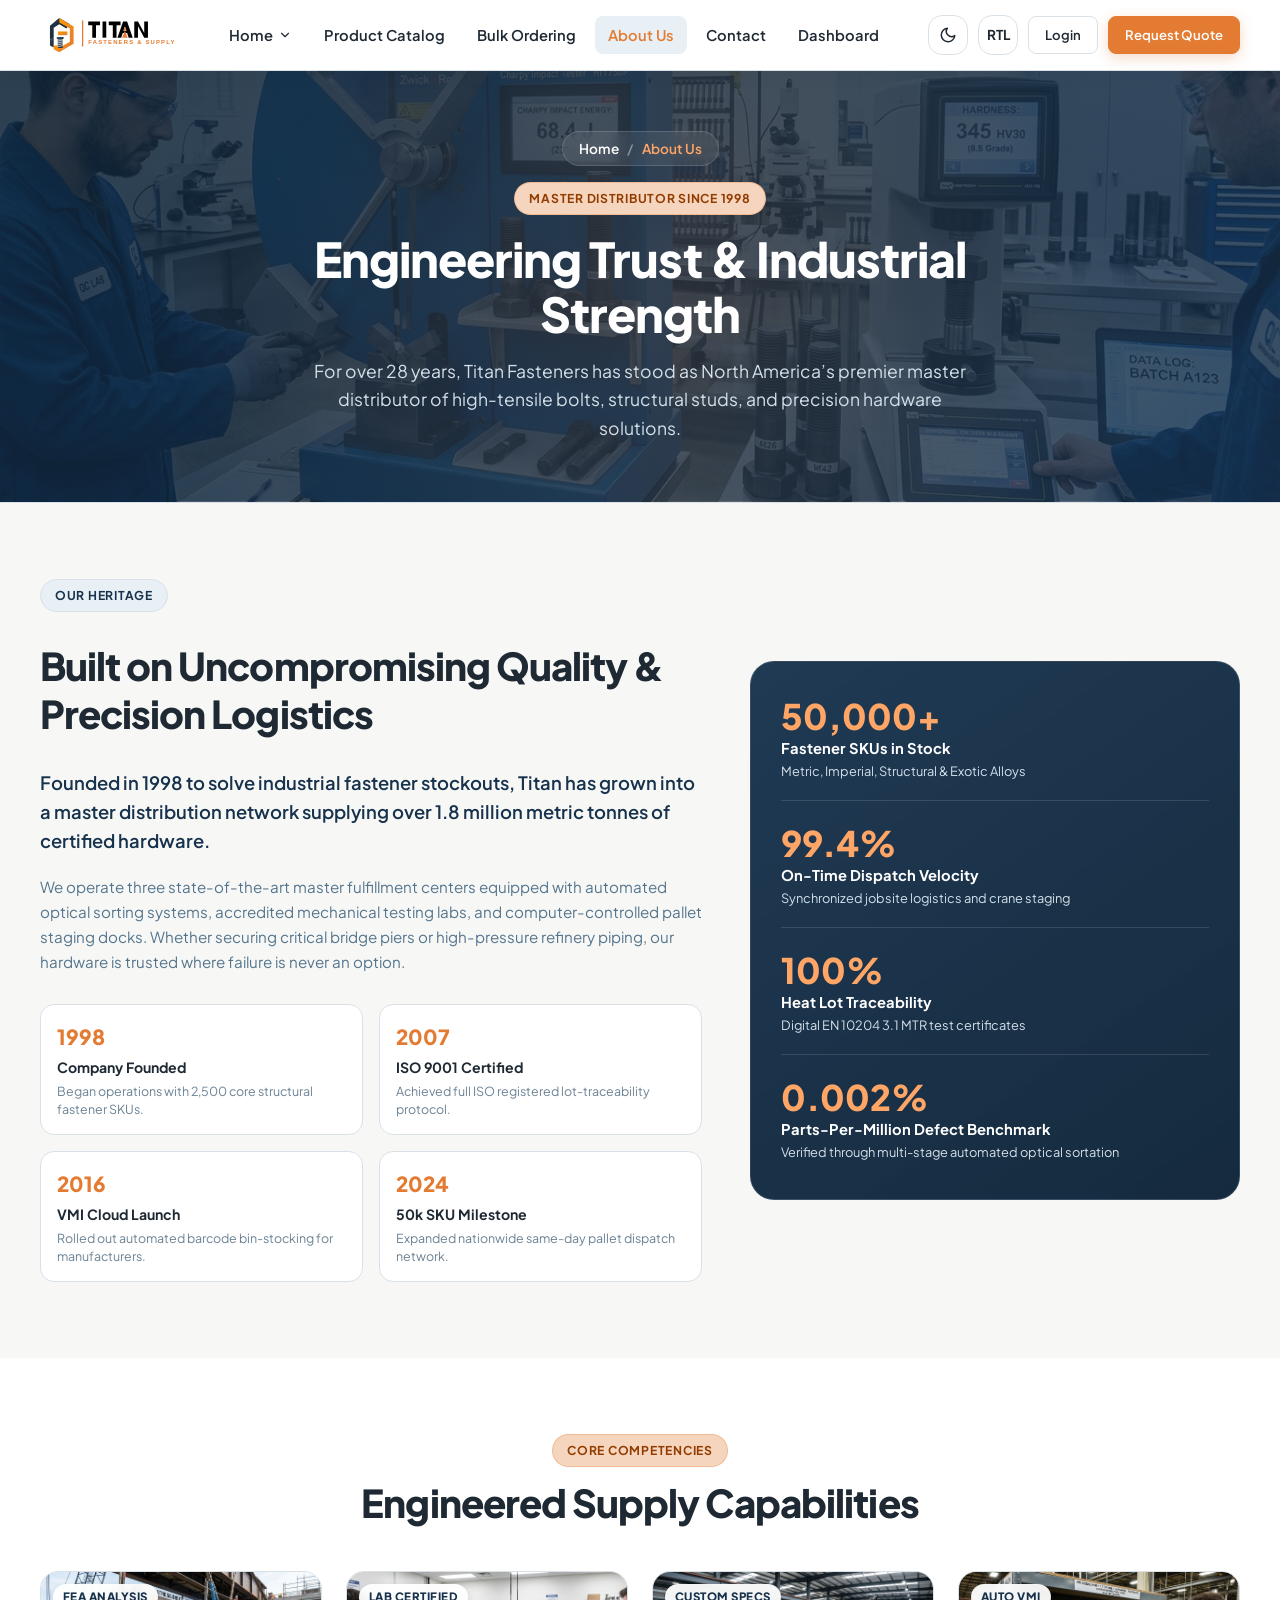
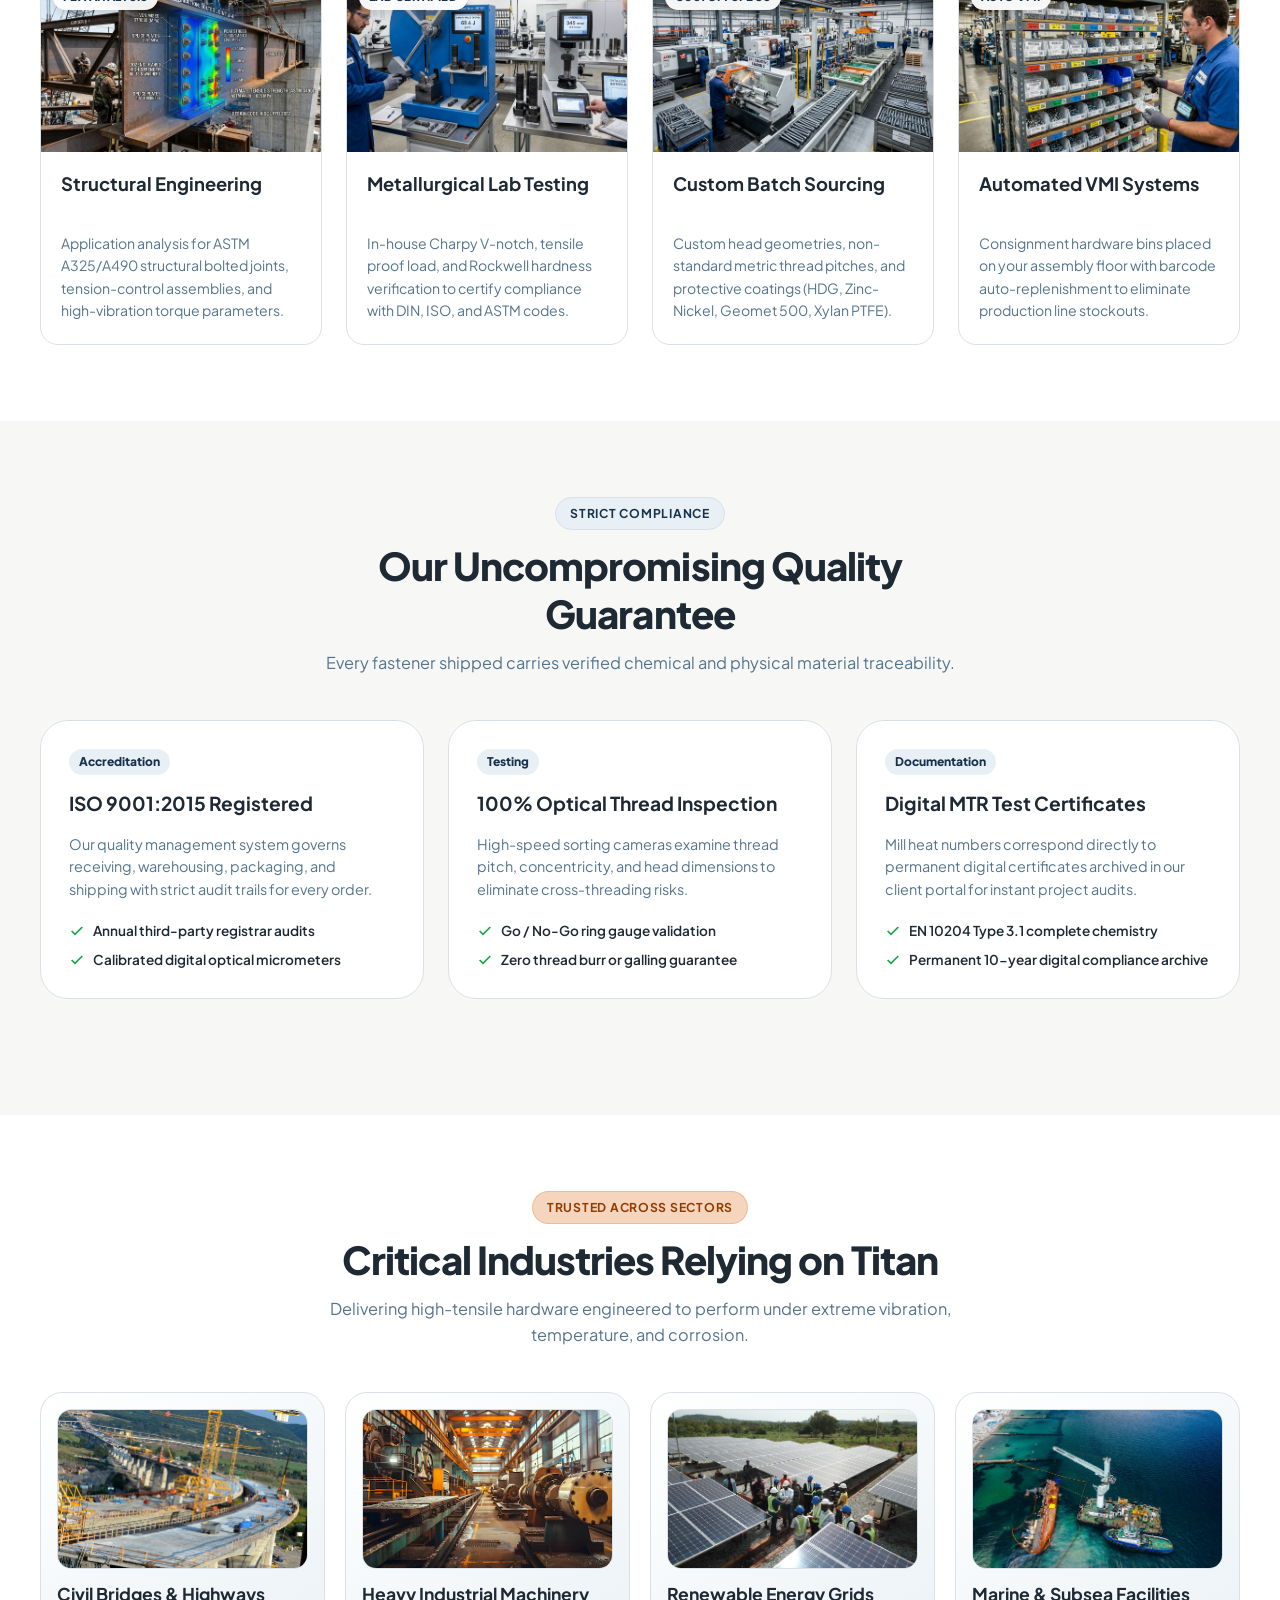
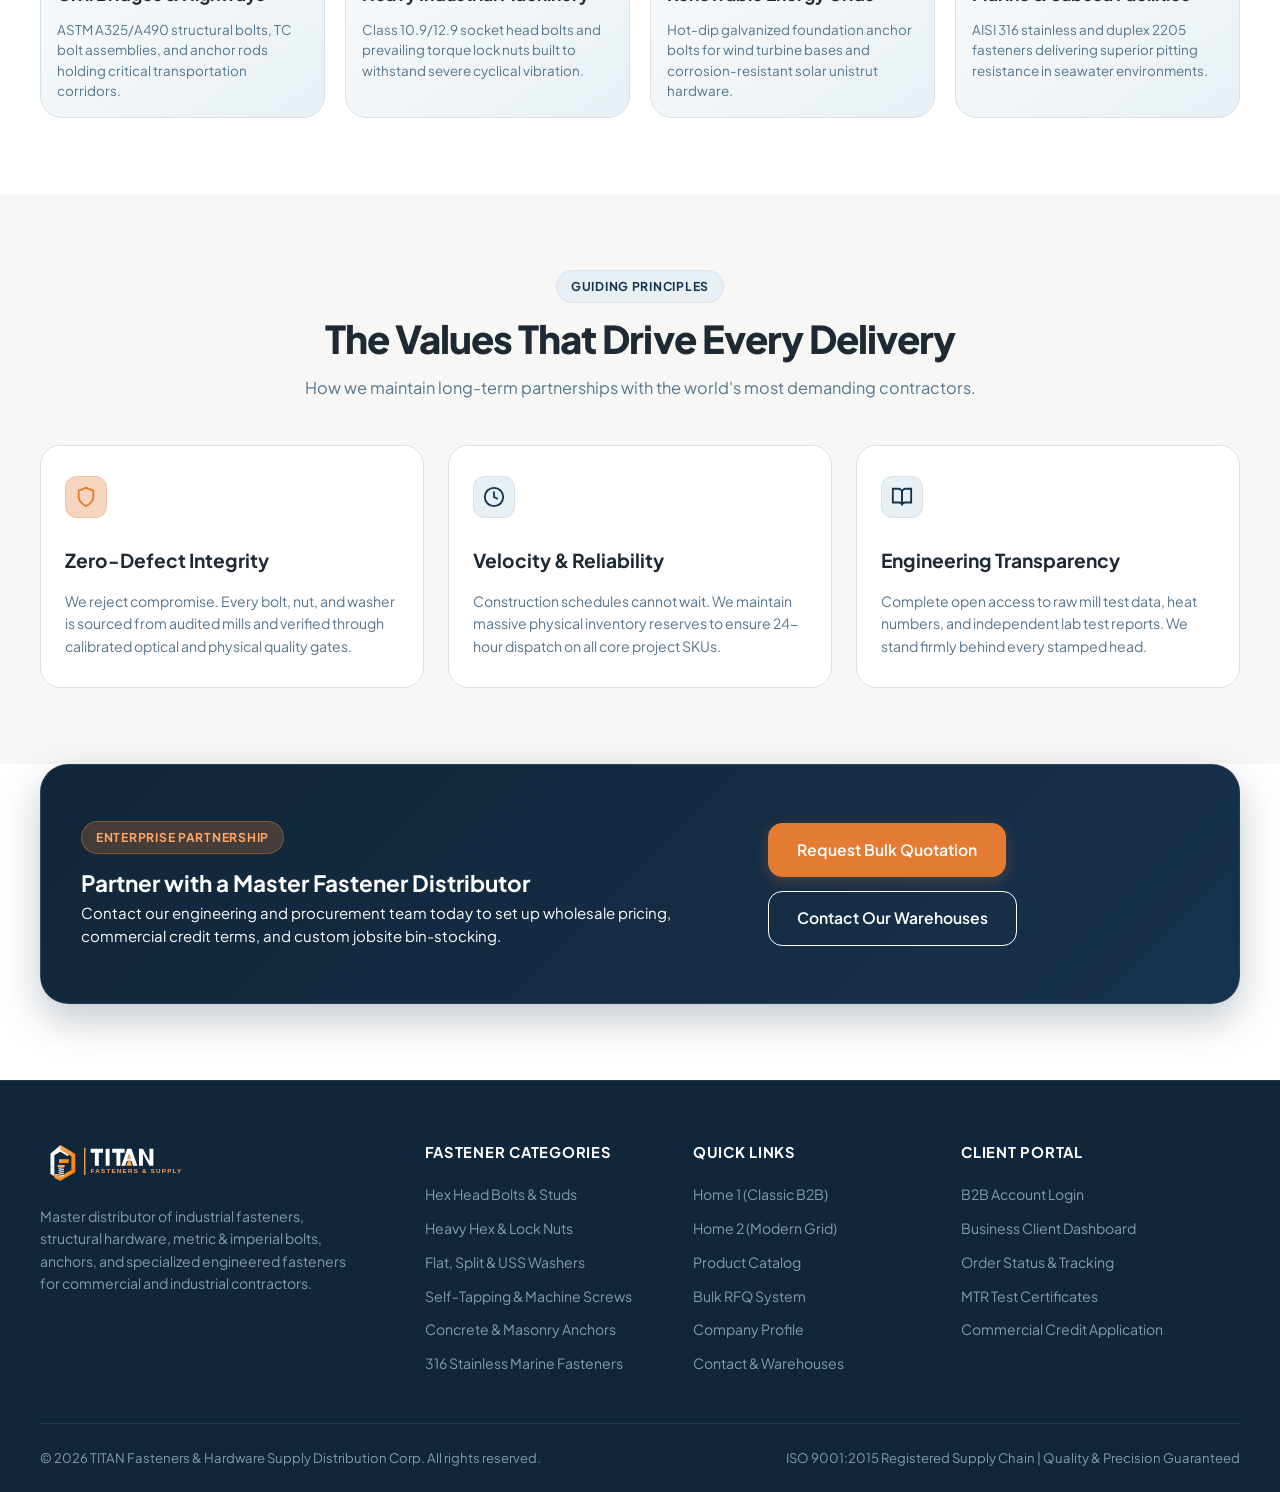
==== about.html @ 40b48a74 "Move all website files to repository root and remove template-13 subfolder" ====
<!DOCTYPE html>
<html lang="en" dir="ltr" data-theme="light">
<head>
  <meta charset="UTF-8">
  <meta name="viewport" content="width=device-width, initial-scale=1.0">
  <title>About Us | TITAN FASTENERS — Master Industrial Hardware Distributor</title>
  <meta name="description" content="Discover the Titan Fasteners legacy: 28+ years of structural hardware supply, ISO 9001:2015 certified quality, and nationwide VMI logistics.">
  <link rel="preconnect" href="https://fonts.googleapis.com">
  <link rel="preconnect" href="https://fonts.gstatic.com" crossorigin>
  <link href="https://fonts.googleapis.com/css2?family=Plus+Jakarta+Sans:wght@400;500;600;700;800&family=Space+Grotesk:wght@600;700;800&display=swap" rel="stylesheet">
  <link rel="icon" type="image/svg+xml" href="assets/images/favicon.svg">
  <link rel="apple-touch-icon" href="assets/images/favicon.svg">
  <link rel="stylesheet" href="assets/css/style.css">
</head>
<body>

  <!-- PAGE PRELOADER -->
  <div class="page-preloader" id="pagePreloader">
    <div class="preloader-inner">
      <div class="preloader-brand">
        <div class="preloader-spinner-wrap">
          <div class="preloader-ring"></div>
          <div class="preloader-bolt-icon">
            <svg width="28" height="28" viewBox="0 0 24 24" fill="none" stroke="currentColor" stroke-width="2.5"><path d="M13 2L3 14h9l-1 8 10-12h-9l1-8z"></path></svg>
          </div>
        </div>
        <div class="preloader-logo-text">
          <span class="p-title">TITAN</span>
          <span class="p-sub">INDUSTRIAL SUPPLY</span>
        </div>
      </div>
      <div class="preloader-bar">
        <div class="preloader-progress"></div>
      </div>
    </div>
  </div>

  <!-- NAVBAR -->
  <header class="navbar-wrapper">
    <div class="container navbar">
      <a href="index.html" class="brand-logo" aria-label="TITAN Fasteners Home">
        <img src="assets/images/logo.svg" alt="TITAN Fasteners &amp; Supply" class="brand-logo-img logo-light" />
        <img src="assets/images/logo-white.svg" alt="TITAN Fasteners &amp; Supply" class="brand-logo-img logo-dark" />
      </a>

      <nav aria-label="Main Navigation">
        <ul class="nav-menu">
          <li class="nav-dropdown">
            <a href="index.html" class="nav-link">
              Home 
              <svg width="14" height="14" viewBox="0 0 24 24" fill="none" stroke="currentColor" stroke-width="2" stroke-linecap="round" stroke-linejoin="round"><polyline points="6 9 12 15 18 9"></polyline></svg>
            </a>
            <div class="nav-dropdown-menu">
              <a href="index.html" class="nav-dropdown-item">Home 1 (Classic B2B)</a>
              <a href="home-2.html" class="nav-dropdown-item">Home 2 (Modern Grid)</a>
            </div>
          </li>
          <li><a href="catalog.html" class="nav-link">Product Catalog</a></li>
          <li><a href="bulk-ordering.html" class="nav-link">Bulk Ordering</a></li>
          <li><a href="about.html" class="nav-link active">About Us</a></li>
          <li><a href="contact.html" class="nav-link">Contact</a></li>
          <li><a href="dashboard.html" class="nav-link">Dashboard</a></li>
        </ul>
      </nav>

      <div class="nav-actions">
        <button class="icon-btn theme-toggle-btn" aria-label="Toggle theme">
          <svg width="18" height="18" viewBox="0 0 24 24" fill="none" stroke="currentColor" stroke-width="2" stroke-linecap="round" stroke-linejoin="round"><path d="M21 12.79A9 9 0 1 1 11.21 3 7 7 0 0 0 21 12.79z"></path></svg>
        </button>
        <button class="icon-btn rtl-toggle-btn" aria-label="Toggle text direction">RTL</button>
        <a href="login.html" class="btn btn-outline btn-sm">Login</a>
        <a href="bulk-ordering.html" class="btn btn-primary btn-sm">Request Quote</a>
        <button class="hamburger-btn" aria-label="Open mobile navigation menu">
          <svg viewBox="0 0 24 24" fill="none" stroke="currentColor" stroke-width="2" stroke-linecap="round" stroke-linejoin="round"><line x1="3" y1="12" x2="21" y2="12"></line><line x1="3" y1="6" x2="21" y2="6"></line><line x1="3" y1="18" x2="21" y2="18"></line></svg>
        </button>
      </div>
    </div>
  </header>

  <!-- MOBILE NAVIGATION DRAWER -->
  <div class="mobile-drawer-backdrop" aria-hidden="true">
    <div class="mobile-drawer">
      <div class="mobile-drawer-header">
        <a href="index.html" class="brand-logo" aria-label="TITAN Fasteners Home">
          <img src="assets/images/logo.svg" alt="TITAN Fasteners &amp; Supply" class="brand-logo-img logo-light" />
          <img src="assets/images/logo-white.svg" alt="TITAN Fasteners &amp; Supply" class="brand-logo-img logo-dark" />
        </a>
        <button class="drawer-close-btn" aria-label="Close navigation menu">
          <svg width="20" height="20" viewBox="0 0 24 24" fill="none" stroke="currentColor" stroke-width="2" stroke-linecap="round" stroke-linejoin="round"><line x1="18" y1="6" x2="6" y2="18"></line><line x1="6" y1="6" x2="18" y2="18"></line></svg>
        </button>
      </div>
      <div class="mobile-drawer-body">
        <ul class="mobile-nav-list">
          <li>
            <button class="mobile-dropdown-header" data-target="m-abt-home-drop">
              <span>Home</span>
              <svg class="dropdown-chevron" width="16" height="16" viewBox="0 0 24 24" fill="none" stroke="currentColor" stroke-width="2"><polyline points="6 9 12 15 18 9"></polyline></svg>
            </button>
            <div id="m-abt-home-drop" class="mobile-dropdown-content" style="display: none;">
              <a href="index.html" class="mobile-nav-link">Home 1 (Classic B2B)</a>
              <a href="home-2.html" class="mobile-nav-link">Home 2 (Modern Grid)</a>
            </div>
          </li>
          <li><a href="catalog.html" class="mobile-nav-link">Product Catalog</a></li>
          <li><a href="bulk-ordering.html" class="mobile-nav-link">Bulk Ordering</a></li>
          <li><a href="about.html" class="mobile-nav-link active">About Us</a></li>
          <li><a href="contact.html" class="mobile-nav-link">Contact</a></li>
          <li><a href="dashboard.html" class="mobile-nav-link">Dashboard</a></li>
        </ul>
      </div>
      <div class="mobile-drawer-footer">
        <div style="display: flex; gap: 10px; justify-content: space-between;">
          <button class="btn btn-outline btn-sm theme-toggle-btn" style="flex:1;">Theme</button>
          <button class="btn btn-outline btn-sm rtl-toggle-btn" style="flex:1;">RTL</button>
        </div>
        <a href="login.html" class="btn btn-outline" style="width: 100%;">Client Login</a>
        <a href="bulk-ordering.html" class="btn btn-primary" style="width: 100%;">Request Bulk Quote</a>
      </div>
    </div>
  </div>

  <main>
    <!-- ==========================================================================
         SECTION 1: HERO BANNER (Uniform Height 380px)
         ========================================================================== -->
    <section class="page-header" id="about-hero">
      <div class="page-header-overlay"></div>
      <div class="container">
        <div class="page-header-content">
          <nav class="breadcrumb-nav" aria-label="Breadcrumb">
            <a href="index.html">Home</a>
            <span class="breadcrumb-separator">/</span>
            <span>About Us</span>
          </nav>
          <span class="badge badge-orange">Master Distributor Since 1998</span>
          <h1 class="page-header-title">Engineering Trust &amp; Industrial Strength</h1>
          <p class="page-header-desc">
            For over 28 years, Titan Fasteners has stood as North America’s premier master distributor of high-tensile bolts, structural studs, and precision hardware solutions.
          </p>
        </div>
      </div>
    </section>

    <!-- ==========================================================================
         SECTION 2: COMPANY STORY & MILESTONES
         ========================================================================== -->
    <section class="section" id="company-story">
      <div class="container">
        <div class="story-split">
          <div class="story-content">
            <span class="badge" style="width:fit-content;">Our Heritage</span>
            <h2 class="section-title">Built on Uncompromising Quality &amp; Precision Logistics</h2>
            <p class="story-lead">
              Founded in 1998 to solve industrial fastener stockouts, Titan has grown into a master distribution network supplying over 1.8 million metric tonnes of certified hardware.
            </p>
            <p class="story-text">
              We operate three state-of-the-art master fulfillment centers equipped with automated optical sorting systems, accredited mechanical testing labs, and computer-controlled pallet staging docks. Whether securing critical bridge piers or high-pressure refinery piping, our hardware is trusted where failure is never an option.
            </p>

            <div class="milestones-timeline">
              <div class="milestone-item">
                <span class="milestone-year">1998</span>
                <span class="milestone-title">Company Founded</span>
                <span class="milestone-desc">Began operations with 2,500 core structural fastener SKUs.</span>
              </div>
              <div class="milestone-item">
                <span class="milestone-year">2007</span>
                <span class="milestone-title">ISO 9001 Certified</span>
                <span class="milestone-desc">Achieved full ISO registered lot-traceability protocol.</span>
              </div>
              <div class="milestone-item">
                <span class="milestone-year">2016</span>
                <span class="milestone-title">VMI Cloud Launch</span>
                <span class="milestone-desc">Rolled out automated barcode bin-stocking for manufacturers.</span>
              </div>
              <div class="milestone-item">
                <span class="milestone-year">2024</span>
                <span class="milestone-title">50k SKU Milestone</span>
                <span class="milestone-desc">Expanded nationwide same-day pallet dispatch network.</span>
              </div>
            </div>
          </div>

          <!-- Right Stats Card -->
          <div class="story-stats-card">
            <div class="story-stat-box">
              <div class="story-stat-num">50,000+</div>
              <div class="story-stat-label">Fastener SKUs in Stock</div>
              <div class="story-stat-sub">Metric, Imperial, Structural &amp; Exotic Alloys</div>
            </div>
            <div class="story-stat-box">
              <div class="story-stat-num">99.4%</div>
              <div class="story-stat-label">On-Time Dispatch Velocity</div>
              <div class="story-stat-sub">Synchronized jobsite logistics and crane staging</div>
            </div>
            <div class="story-stat-box">
              <div class="story-stat-num">100%</div>
              <div class="story-stat-label">Heat Lot Traceability</div>
              <div class="story-stat-sub">Digital EN 10204 3.1 MTR test certificates</div>
            </div>
            <div class="story-stat-box">
              <div class="story-stat-num">0.002%</div>
              <div class="story-stat-label">Parts-Per-Million Defect Benchmark</div>
              <div class="story-stat-sub">Verified through multi-stage automated optical sortation</div>
            </div>
          </div>
        </div>
      </div>
    </section>

    <!-- ==========================================================================
         SECTION 3: PRODUCT & SUPPLY EXPERTISE
         ========================================================================== -->
    <section class="section section-subtle" id="supply-expertise">
      <div class="container">
        <div class="section-header text-center">
          <span class="badge badge-orange">Core Competencies</span>
          <h2 class="section-title">Engineered Supply Capabilities</h2>
        </div>

        <div class="bulk-benefits-grid">
          <div class="bulk-benefit-card">
            <div class="bulk-benefit-img-wrap">
              <img src="assets/images/about-structural-eng.jpg" alt="Structural Engineering Application Analysis" class="bulk-benefit-img" loading="lazy">
              <span class="bulk-benefit-badge">FEA Analysis</span>
            </div>
            <div class="bulk-benefit-content">
              <h3 class="bulk-benefit-title">Structural Engineering</h3>
              <p class="bulk-benefit-desc">
                Application analysis for ASTM A325/A490 structural bolted joints, tension-control assemblies, and high-vibration torque parameters.
              </p>
            </div>
          </div>

          <div class="bulk-benefit-card">
            <div class="bulk-benefit-img-wrap">
              <img src="assets/images/about-metallurgical-lab.jpg" alt="Metallurgical Lab Testing & Proof Load" class="bulk-benefit-img" loading="lazy">
              <span class="bulk-benefit-badge">Lab Certified</span>
            </div>
            <div class="bulk-benefit-content">
              <h3 class="bulk-benefit-title">Metallurgical Lab Testing</h3>
              <p class="bulk-benefit-desc">
                In-house Charpy V-notch, tensile proof load, and Rockwell hardness verification to certify compliance with DIN, ISO, and ASTM codes.
              </p>
            </div>
          </div>

          <div class="bulk-benefit-card">
            <div class="bulk-benefit-img-wrap">
              <img src="assets/images/about-custom-sourcing.jpg" alt="Custom Batch Sourcing & Specialty Coatings" class="bulk-benefit-img" loading="lazy">
              <span class="bulk-benefit-badge">Custom Specs</span>
            </div>
            <div class="bulk-benefit-content">
              <h3 class="bulk-benefit-title">Custom Batch Sourcing</h3>
              <p class="bulk-benefit-desc">
                Custom head geometries, non-standard metric thread pitches, and protective coatings (HDG, Zinc-Nickel, Geomet 500, Xylan PTFE).
              </p>
            </div>
          </div>

          <div class="bulk-benefit-card">
            <div class="bulk-benefit-img-wrap">
              <img src="assets/images/about-vmi-systems.jpg" alt="Automated VMI Systems & Consignment Hardware" class="bulk-benefit-img" loading="lazy">
              <span class="bulk-benefit-badge">Auto VMI</span>
            </div>
            <div class="bulk-benefit-content">
              <h3 class="bulk-benefit-title">Automated VMI Systems</h3>
              <p class="bulk-benefit-desc">
                Consignment hardware bins placed on your assembly floor with barcode auto-replenishment to eliminate production line stockouts.
              </p>
            </div>
          </div>
        </div>
      </div>
    </section>

    <!-- ==========================================================================
         SECTION 4: QUALITY COMMITMENT & CERTIFICATION
         ========================================================================== -->
    <section class="section" id="quality-commitment">
      <div class="container">
        <div class="section-header text-center">
          <span class="badge">Strict Compliance</span>
          <h2 class="section-title">Our Uncompromising Quality Guarantee</h2>
          <p class="section-subtitle">Every fastener shipped carries verified chemical and physical material traceability.</p>
        </div>

        <div class="h2-quality-pillars">
          <div class="h2-pillar-card">
            <span class="h2-pillar-badge">Accreditation</span>
            <h3 class="h2-pillar-title">ISO 9001:2015 Registered</h3>
            <p class="h2-pillar-desc">
              Our quality management system governs receiving, warehousing, packaging, and shipping with strict audit trails for every order.
            </p>
            <ul class="h2-pillar-points">
              <li>
                <svg width="16" height="16" viewBox="0 0 24 24" fill="none" stroke="currentColor" stroke-width="2.5"><polyline points="20 6 9 17 4 12"></polyline></svg>
                <span>Annual third-party registrar audits</span>
              </li>
              <li>
                <svg width="16" height="16" viewBox="0 0 24 24" fill="none" stroke="currentColor" stroke-width="2.5"><polyline points="20 6 9 17 4 12"></polyline></svg>
                <span>Calibrated digital optical micrometers</span>
              </li>
            </ul>
          </div>

          <div class="h2-pillar-card">
            <span class="h2-pillar-badge">Testing</span>
            <h3 class="h2-pillar-title">100% Optical Thread Inspection</h3>
            <p class="h2-pillar-desc">
              High-speed sorting cameras examine thread pitch, concentricity, and head dimensions to eliminate cross-threading risks.
            </p>
            <ul class="h2-pillar-points">
              <li>
                <svg width="16" height="16" viewBox="0 0 24 24" fill="none" stroke="currentColor" stroke-width="2.5"><polyline points="20 6 9 17 4 12"></polyline></svg>
                <span>Go / No-Go ring gauge validation</span>
              </li>
              <li>
                <svg width="16" height="16" viewBox="0 0 24 24" fill="none" stroke="currentColor" stroke-width="2.5"><polyline points="20 6 9 17 4 12"></polyline></svg>
                <span>Zero thread burr or galling guarantee</span>
              </li>
            </ul>
          </div>

          <div class="h2-pillar-card">
            <span class="h2-pillar-badge">Documentation</span>
            <h3 class="h2-pillar-title">Digital MTR Test Certificates</h3>
            <p class="h2-pillar-desc">
              Mill heat numbers correspond directly to permanent digital certificates archived in our client portal for instant project audits.
            </p>
            <ul class="h2-pillar-points">
              <li>
                <svg width="16" height="16" viewBox="0 0 24 24" fill="none" stroke="currentColor" stroke-width="2.5"><polyline points="20 6 9 17 4 12"></polyline></svg>
                <span>EN 10204 Type 3.1 complete chemistry</span>
              </li>
              <li>
                <svg width="16" height="16" viewBox="0 0 24 24" fill="none" stroke="currentColor" stroke-width="2.5"><polyline points="20 6 9 17 4 12"></polyline></svg>
                <span>Permanent 10-year digital compliance archive</span>
              </li>
            </ul>
          </div>
        </div>
      </div>
    </section>

    <!-- ==========================================================================
         SECTION 5: INDUSTRIES SERVED
         ========================================================================== -->
    <section class="section section-subtle" id="industries-served">
      <div class="container">
        <div class="section-header text-center">
          <span class="badge badge-orange">Trusted Across Sectors</span>
          <h2 class="section-title">Critical Industries Relying on Titan</h2>
          <p class="section-subtitle">Delivering high-tensile hardware engineered to perform under extreme vibration, temperature, and corrosion.</p>
        </div>

        <div class="h2-industries-grid">
          <div class="h2-industry-card">
            <div class="h2-industry-img-wrap">
              <img src="assets/images/about-civil-bridges.jpg" alt="Civil Bridges & Highways" class="h2-industry-img" loading="lazy">
            </div>
            <h3 class="h2-industry-name">Civil Bridges &amp; Highways</h3>
            <p class="h2-industry-desc">ASTM A325/A490 structural bolts, TC bolt assemblies, and anchor rods holding critical transportation corridors.</p>
          </div>

          <div class="h2-industry-card">
            <div class="h2-industry-img-wrap">
              <img src="assets/images/about-heavy-machinery.png" alt="Heavy Industrial Machinery" class="h2-industry-img" loading="lazy">
            </div>
            <h3 class="h2-industry-name">Heavy Industrial Machinery</h3>
            <p class="h2-industry-desc">Class 10.9/12.9 socket head bolts and prevailing torque lock nuts built to withstand severe cyclical vibration.</p>
          </div>

          <div class="h2-industry-card">
            <div class="h2-industry-img-wrap">
              <img src="assets/images/about-renewable-energy.jpg" alt="Renewable Energy Grids" class="h2-industry-img" loading="lazy">
            </div>
            <h3 class="h2-industry-name">Renewable Energy Grids</h3>
            <p class="h2-industry-desc">Hot-dip galvanized foundation anchor bolts for wind turbine bases and corrosion-resistant solar unistrut hardware.</p>
          </div>

          <div class="h2-industry-card">
            <div class="h2-industry-img-wrap">
              <img src="assets/images/about-marine-subsea.jpg" alt="Marine & Subsea Facilities" class="h2-industry-img" loading="lazy">
            </div>
            <h3 class="h2-industry-name">Marine &amp; Subsea Facilities</h3>
            <p class="h2-industry-desc">AISI 316 stainless and duplex 2205 fasteners delivering superior pitting resistance in seawater environments.</p>
          </div>
        </div>
      </div>
    </section>

    <!-- ==========================================================================
         SECTION 6: BUSINESS VALUES
         ========================================================================== -->
    <section class="section" id="business-values">
      <div class="container">
        <div class="section-header text-center">
          <span class="badge">Guiding Principles</span>
          <h2 class="section-title">The Values That Drive Every Delivery</h2>
          <p class="section-subtitle">How we maintain long-term partnerships with the world's most demanding contractors.</p>
        </div>

        <div class="values-grid">
          <div class="value-card">
            <div class="icon-tint-box icon-tint-orange">
              <svg width="22" height="22" viewBox="0 0 24 24" fill="none" stroke="currentColor" stroke-width="2"><path d="M12 22s8-4 8-10V5l-8-3-8 3v7c0 6 8 10 8 10z"></path></svg>
            </div>
            <h3 class="value-card-title">Zero-Defect Integrity</h3>
            <p class="value-card-desc">
              We reject compromise. Every bolt, nut, and washer is sourced from audited mills and verified through calibrated optical and physical quality gates.
            </p>
          </div>

          <div class="value-card">
            <div class="icon-tint-box">
              <svg width="22" height="22" viewBox="0 0 24 24" fill="none" stroke="currentColor" stroke-width="2"><circle cx="12" cy="12" r="10"></circle><polyline points="12 6 12 12 16 14"></polyline></svg>
            </div>
            <h3 class="value-card-title">Velocity &amp; Reliability</h3>
            <p class="value-card-desc">
              Construction schedules cannot wait. We maintain massive physical inventory reserves to ensure 24-hour dispatch on all core project SKUs.
            </p>
          </div>

          <div class="value-card">
            <div class="icon-tint-box">
              <svg width="22" height="22" viewBox="0 0 24 24" fill="none" stroke="currentColor" stroke-width="2"><path d="M2 3h6a4 4 0 0 1 4 4v14a3 3 0 0 0-3-3H2z"></path><path d="M22 3h-6a4 4 0 0 0-4 4v14a3 3 0 0 1 3-3h7z"></path></svg>
            </div>
            <h3 class="value-card-title">Engineering Transparency</h3>
            <p class="value-card-desc">
              Complete open access to raw mill test data, heat numbers, and independent lab test reports. We stand firmly behind every stamped head.
            </p>
          </div>
        </div>
      </div>
    </section>

    <!-- ==========================================================================
         SECTION 7: CTA BANNER
         ========================================================================== -->
    <section class="section section-subtle" id="about-cta" style="padding-top: 0;">
      <div class="container">
        <div class="cta-banner">
          <div class="cta-banner-grid">
            <div class="cta-banner-text">
              <span class="badge" style="background: rgba(228, 123, 50, 0.25); color: #FFA566; border-color: rgba(228, 123, 50, 0.4); margin-bottom: 12px;">Enterprise Partnership</span>
              <h2 class="cta-banner-title">Partner with a Master Fastener Distributor</h2>
              <p class="cta-banner-desc">
                Contact our engineering and procurement team today to set up wholesale pricing, commercial credit terms, and custom jobsite bin-stocking.
              </p>
            </div>
            <div class="cta-banner-actions">
              <a href="bulk-ordering.html" class="btn btn-primary btn-lg">Request Bulk Quotation</a>
              <a href="contact.html" class="btn btn-outline btn-lg" style="border-color: #FFFFFF; color: #FFFFFF;">Contact Our Warehouses</a>
            </div>
          </div>
        </div>
      </div>
    </section>
  </main>

  <!-- FOOTER -->
  <footer class="footer">
    <div class="container">
      <div class="footer-grid">
        <div class="footer-brand">
          <a href="index.html" class="brand-logo" aria-label="TITAN Fasteners Home">
            <img src="assets/images/logo-white.svg" alt="TITAN Fasteners &amp; Supply" class="brand-logo-img footer-logo-img" />
          </a>
          <p>
            Master distributor of industrial fasteners, structural hardware, metric &amp; imperial bolts, anchors, and specialized engineered fasteners for commercial and industrial contractors.
          </p>
        </div>

        <div>
          <h4 class="footer-heading">Fastener Categories</h4>
          <ul class="footer-links">
            <li><a href="catalog.html?cat=hex-bolts" class="footer-link">Hex Head Bolts &amp; Studs</a></li>
            <li><a href="catalog.html?cat=nuts" class="footer-link">Heavy Hex &amp; Lock Nuts</a></li>
            <li><a href="catalog.html?cat=washers" class="footer-link">Flat, Split &amp; USS Washers</a></li>
            <li><a href="catalog.html?cat=screws" class="footer-link">Self-Tapping &amp; Machine Screws</a></li>
            <li><a href="catalog.html?cat=anchors" class="footer-link">Concrete &amp; Masonry Anchors</a></li>
            <li><a href="catalog.html?cat=stainless" class="footer-link">316 Stainless Marine Fasteners</a></li>
          </ul>
        </div>

        <div>
          <h4 class="footer-heading">Quick Links</h4>
          <ul class="footer-links">
            <li><a href="index.html" class="footer-link">Home 1 (Classic B2B)</a></li>
            <li><a href="home-2.html" class="footer-link">Home 2 (Modern Grid)</a></li>
            <li><a href="catalog.html" class="footer-link">Product Catalog</a></li>
            <li><a href="bulk-ordering.html" class="footer-link">Bulk RFQ System</a></li>
            <li><a href="about.html" class="footer-link">Company Profile</a></li>
            <li><a href="contact.html" class="footer-link">Contact &amp; Warehouses</a></li>
          </ul>
        </div>

        <div>
          <h4 class="footer-heading">Client Portal</h4>
          <ul class="footer-links">
            <li><a href="login.html" class="footer-link">B2B Account Login</a></li>
            <li><a href="dashboard.html" class="footer-link">Business Client Dashboard</a></li>
            <li><a href="dashboard.html#orders" class="footer-link">Order Status &amp; Tracking</a></li>
            <li><a href="dashboard.html#mtr" class="footer-link">MTR Test Certificates</a></li>
            <li><a href="bulk-ordering.html" class="footer-link">Commercial Credit Application</a></li>
          </ul>
        </div>
      </div>

      <div class="footer-bottom">
        <div>&copy; 2026 TITAN Fasteners &amp; Hardware Supply Distribution Corp. All rights reserved.</div>
        <div>ISO 9001:2015 Registered Supply Chain | Quality &amp; Precision Guaranteed</div>
      </div>
    </div>
  </footer>

  <!-- BACK TO TOP BUTTON -->
  <button class="back-to-top" aria-label="Scroll to top" title="Scroll to top">
    <svg viewBox="0 0 24 24" fill="none" stroke="currentColor" stroke-width="2.5" stroke-linecap="round" stroke-linejoin="round"><line x1="12" y1="19" x2="12" y2="5"></line><polyline points="5 12 12 5 19 12"></polyline></svg>
  </button>

  <script src="assets/js/main.js"></script>
</body>
</html>
---- assets/css/style.css ----
:root {
  /* Color Palette */
  --primary-navy: #17324D;
  --deep-blue: #10263A;
  --steel-blue: #55758D;
  --light-blue: #E8F0F5;
  --warm-orange: #E47B32;
  --warm-orange-hover: #cf6822;
  --light-orange: #F5D5BE;
  --off-white: #F7F8F6;
  --white: #FFFFFF;
  --dark-text: #1E2933;
  --muted-text: #5A6D7C;
  --border-color: #D9E1E6;
  --border-light: #EBF0F3;
  
  /* Semantic tokens (Light) */
  --bg-primary: #F7F8F6;
  --bg-surface: #FFFFFF;
  --bg-surface-elevated: #FFFFFF;
  --bg-subtle: #E8F0F5;
  --bg-subtle-2: #F0F4F7;
  --text-primary: #1E2933;
  --text-secondary: #55758D;
  --text-muted: #6B8294;
  --nav-bg: rgba(255, 255, 255, 0.94);
  --nav-border: #D9E1E6;
  --card-bg: #FFFFFF;
  --card-border: #D9E1E6;
  --card-shadow: 0 4px 18px rgba(16, 38, 58, 0.05);
  --card-shadow-hover: 0 12px 30px rgba(16, 38, 58, 0.12);
  --badge-bg: #E8F0F5;
  --badge-text: #17324D;
  --footer-bg: #10263A;
  --footer-text: #CBD8E2;
  --footer-muted: #839BB0;
  --footer-border: #1E3B57;
  
  /* Typography */
  --font-main: 'Plus Jakarta Sans', system-ui, -apple-system, BlinkMacSystemFont, 'Segoe UI', Roboto, sans-serif;
  --font-tech: 'Space Grotesk', system-ui, sans-serif;
  
  /* Radii */
  --radius-sm: 8px;
  --radius-md: 14px;
  --radius-lg: 22px;
  --radius-xl: 28px;
  --radius-pill: 9999px;
  
  /* Transitions */
  --transition-fast: 0.18s ease;
  --transition-normal: 0.28s cubic-bezier(0.16, 1, 0.3, 1);
  --transition-smooth: 0.4s cubic-bezier(0.16, 1, 0.3, 1);
}

[data-theme="dark"] {
  --bg-primary: #0A1622;
  --bg-surface: #102336;
  --bg-surface-elevated: #152C42;
  --bg-subtle: #17324D;
  --bg-subtle-2: #1D3D5D;
  --text-primary: #F3F7FA;
  --text-secondary: #A6C2D6;
  --text-muted: #7E9EB7;
  --nav-bg: rgba(16, 35, 54, 0.94);
  --nav-border: #1E3B57;
  --card-bg: #102336;
  --card-border: rgba(255, 255, 255, 0.08);
  --card-shadow: 0 10px 30px rgba(0, 0, 0, 0.3);
  --card-shadow-hover: 0 18px 45px rgba(0, 0, 0, 0.5);
  --badge-bg: #17324D;
  --badge-text: #E8F0F5;
  --border-color: #1E3B57;
  --border-light: #162E45;
  --footer-bg: #071018;
  --footer-text: #CBD8E2;
  --footer-muted: #6B879E;
  --footer-border: #152636;
}

/* Base Reset & Box Sizing */
*, *::before, *::after {
  box-sizing: border-box;
  margin: 0;
  padding: 0;
}

html {
  scroll-behavior: smooth;
  -webkit-text-size-adjust: 100%;
  overflow-x: clip;
  width: 100%;
  max-width: 100%;
}

body {
  font-family: var(--font-main);
  background-color: var(--bg-primary);
  color: var(--text-primary);
  line-height: 1.55;
  font-size: 15px;
  font-weight: 400;
  overflow-x: clip;
  width: 100%;
  max-width: 100%;
  position: relative;
  transition: background-color var(--transition-normal), color var(--transition-normal);
}

/* RTL Global Adjustments */
[dir="rtl"] {
  direction: rtl;
  text-align: right;
}

img, svg, picture {
  display: block;
  max-width: 100%;
  height: auto;
}

a {
  color: inherit;
  text-decoration: none;
  transition: color var(--transition-fast);
}

button, input, select, textarea {
  font: inherit;
  color: inherit;
}

/* Container */
.container {
  width: 100%;
  max-width: 1240px;
  margin-left: auto;
  margin-right: auto;
  padding-left: 20px;
  padding-right: 20px;
}

@media (max-width: 480px) {
  .container {
    padding-left: 14px;
    padding-right: 14px;
  }
}

/* Utility Badges */
.badge {
  display: inline-flex;
  align-items: center;
  gap: 6px;
  padding: 6px 14px;
  font-size: 0.76rem;
  font-weight: 700;
  text-transform: uppercase;
  letter-spacing: 0.06em;
  border-radius: var(--radius-pill);
  background-color: var(--badge-bg);
  color: var(--primary-navy);
  border: 1px solid var(--border-color);
  width: fit-content;
}

.badge-orange {
  background-color: var(--light-orange);
  color: #923C00;
  border-color: rgba(228, 123, 50, 0.3);
}

[data-theme="dark"] .badge {
  color: #CBD8E2;
}

[data-theme="dark"] .badge-orange {
  background-color: rgba(228, 123, 50, 0.2);
  color: #FFA566;
  border-color: rgba(228, 123, 50, 0.4);
}

/* Card Floating Pill Badges */
.card-pill-tag {
  position: absolute;
  top: 14px;
  left: 14px;
  background-color: rgba(255, 255, 255, 0.94);
  color: var(--primary-navy);
  font-size: 0.72rem;
  font-weight: 800;
  text-transform: uppercase;
  letter-spacing: 0.06em;
  padding: 5px 12px;
  border-radius: var(--radius-pill);
  box-shadow: 0 4px 12px rgba(0, 0, 0, 0.12);
  backdrop-filter: blur(8px);
  z-index: 2;
}

[dir="rtl"] .card-pill-tag {
  left: auto;
  right: 14px;
}

[data-theme="dark"] .card-pill-tag {
  background-color: rgba(16, 35, 54, 0.92);
  color: #FFA566;
  border: 1px solid rgba(255, 255, 255, 0.12);
}

/* Icon Tint Box */
.icon-tint-box {
  width: 42px;
  height: 42px;
  border-radius: 12px;
  background-color: var(--light-blue);
  color: var(--primary-navy);
  display: flex;
  align-items: center;
  justify-content: center;
  margin-bottom: 14px;
  flex-shrink: 0;
  border: 1px solid rgba(23, 50, 77, 0.08);
}

.icon-tint-orange {
  background-color: var(--light-orange);
  color: var(--warm-orange);
  border-color: rgba(228, 123, 50, 0.2);
}

[data-theme="dark"] .icon-tint-box {
  background-color: rgba(23, 50, 77, 0.6);
  color: #A6C2D6;
  border-color: rgba(255, 255, 255, 0.08);
}

[data-theme="dark"] .icon-tint-orange {
  background-color: rgba(228, 123, 50, 0.2);
  color: #FFA566;
  border-color: rgba(228, 123, 50, 0.3);
}

/* Buttons */
.btn {
  display: inline-flex;
  align-items: center;
  justify-content: center;
  gap: 8px;
  padding: 11px 22px;
  font-size: 0.9rem;
  font-weight: 600;
  border-radius: var(--radius-md);
  border: 1px solid transparent;
  cursor: pointer;
  white-space: nowrap;
  transition: all var(--transition-fast);
  text-align: center;
}

.btn-sm {
  padding: 8px 16px;
  font-size: 0.82rem;
  border-radius: var(--radius-sm);
}

.btn-lg {
  padding: 14px 28px;
  font-size: 0.98rem;
  border-radius: var(--radius-md);
}

.btn-primary {
  background-color: var(--warm-orange);
  color: #FFFFFF;
  border-color: var(--warm-orange);
  box-shadow: 0 4px 14px rgba(228, 123, 50, 0.28);
}

.btn-primary:hover {
  background-color: var(--warm-orange-hover);
  border-color: var(--warm-orange-hover);
  color: #FFFFFF;
  transform: translateY(-2px);
  box-shadow: 0 6px 18px rgba(228, 123, 50, 0.38);
}

.btn-navy {
  background-color: var(--primary-navy);
  color: #FFFFFF;
  border-color: var(--primary-navy);
}

.btn-navy:hover {
  background-color: var(--deep-blue);
  color: #FFFFFF;
  transform: translateY(-2px);
}

.btn-outline {
  background-color: transparent;
  color: var(--text-primary);
  border-color: var(--border-color);
}

.btn-outline:hover {
  background-color: var(--bg-subtle);
  border-color: var(--steel-blue);
  color: var(--text-primary);
}

.btn-outline-white {
  background-color: transparent;
  color: #FFFFFF;
  border-color: rgba(255, 255, 255, 0.35);
}

.btn-outline-white:hover {
  background-color: rgba(255, 255, 255, 0.14);
  border-color: #FFFFFF;
  color: #FFFFFF;
}

/* Section Common Styles */
.section {
  padding: 76px 0;
  position: relative;
}

.section-subtle {
  background-color: var(--bg-surface);
}

.section-header {
  margin-bottom: 44px;
}

.section-header.text-center {
  text-align: center;
  max-width: 680px;
  margin-left: auto;
  margin-right: auto;
}

.section-title {
  font-size: clamp(1.7rem, 3.4vw, 2.4rem);
  font-weight: 800;
  color: var(--text-primary);
  letter-spacing: -0.025em;
  line-height: 1.25;
  margin-top: 12px;
  margin-bottom: 12px;
}

.section-subtitle {
  color: var(--text-secondary);
  font-size: 1.02rem;
  line-height: 1.6;
}

/* =========================================
   TOPBAR & NAVBAR
   ========================================= */
.topbar {
  background-color: var(--deep-blue);
  color: #CBD8E2;
  font-size: 0.78rem;
  padding: 7px 0;
  border-bottom: 1px solid rgba(255, 255, 255, 0.08);
}

.topbar-content {
  display: flex;
  justify-content: space-between;
  align-items: center;
  gap: 12px;
}

.topbar-left, .topbar-right {
  display: flex;
  align-items: center;
  gap: 18px;
}

.topbar-item {
  display: inline-flex;
  align-items: center;
  gap: 6px;
}

.topbar-item svg {
  color: var(--warm-orange);
  width: 14px;
  height: 14px;
}

.navbar-wrapper {
  position: -webkit-sticky;
  position: sticky;
  top: 0;
  z-index: 1000;
  width: 100%;
  background-color: var(--nav-bg);
  backdrop-filter: blur(14px);
  -webkit-backdrop-filter: blur(14px);
  border-bottom: 1px solid var(--nav-border);
  box-shadow: 0 4px 18px rgba(16, 38, 58, 0.06);
  transition: all var(--transition-fast);
}

.navbar {
  display: flex;
  align-items: center;
  justify-content: space-between;
  height: 70px;
  gap: 20px;
}

/* Brand Logo */
.brand-logo {
  display: inline-flex;
  align-items: center;
  gap: 10px;
  font-weight: 800;
  font-size: 1.22rem;
  color: var(--text-primary);
  letter-spacing: -0.02em;
  flex-shrink: 0;
  text-decoration: none;
}

.brand-logo-img {
  height: 42px;
  width: auto;
  max-width: 210px;
  display: block;
  object-fit: contain;
  transition: transform var(--transition-fast), opacity var(--transition-fast);
}

.brand-logo:hover .brand-logo-img {
  transform: scale(1.02);
}

.logo-light {
  display: block;
}

.logo-dark {
  display: none;
}

[data-theme="dark"] .logo-light {
  display: none !important;
}

[data-theme="dark"] .logo-dark {
  display: block !important;
}

.footer .brand-logo .logo-light,
.footer-brand .brand-logo .logo-light,
.dash-sidebar .brand-logo .logo-light {
  display: none !important;
}

.footer .brand-logo .logo-dark,
.footer-brand .brand-logo .logo-dark,
.dash-sidebar .brand-logo .logo-dark {
  display: block !important;
}

.footer-logo-img {
  height: 44px;
  width: auto;
  max-width: 220px;
}

.brand-icon {
  width: 38px;
  height: 38px;
  border-radius: var(--radius-md);
  background: linear-gradient(135deg, var(--primary-navy) 0%, var(--warm-orange) 100%);
  display: flex;
  align-items: center;
  justify-content: center;
  color: #FFFFFF;
  box-shadow: 0 4px 12px rgba(23, 50, 77, 0.22);
}

.brand-text {
  display: flex;
  flex-direction: column;
  line-height: 1.1;
}

.brand-text .name {
  font-weight: 800;
  font-size: 1.18rem;
  color: var(--text-primary);
}

.brand-text .sub {
  font-size: 0.65rem;
  font-weight: 700;
  color: var(--warm-orange);
  letter-spacing: 0.08em;
  text-transform: uppercase;
}

@media (max-width: 768px) {
  .brand-logo-img {
    height: 28px;
    max-width: 120px;
    width: auto;
  }
}

@media (max-width: 360px) {
  .brand-logo-img {
    height: 24px;
    max-width: 100px;
    width: auto;
  }
}

/* Nav Links Desktop */
.nav-menu {
  display: flex;
  align-items: center;
  list-style: none;
  gap: 6px;
}

.nav-link {
  display: inline-flex;
  align-items: center;
  gap: 5px;
  padding: 8px 13px;
  font-size: 0.92rem;
  font-weight: 600;
  color: var(--text-primary);
  border-radius: var(--radius-sm);
  transition: all var(--transition-fast);
}

.nav-link:hover, .nav-link.active {
  color: var(--warm-orange);
  background-color: var(--bg-subtle);
}

.nav-dropdown {
  position: relative;
}

.nav-dropdown-menu {
  position: absolute;
  top: 100%;
  left: 0;
  min-width: 180px;
  background-color: var(--bg-surface-elevated);
  border: 1px solid var(--border-color);
  border-radius: var(--radius-md);
  box-shadow: 0 12px 28px rgba(0, 0, 0, 0.12);
  padding: 6px;
  display: none;
  flex-direction: column;
  gap: 2px;
  z-index: 100;
  margin-top: 4px;
}

[dir="rtl"] .nav-dropdown-menu {
  left: auto;
  right: 0;
}

.nav-dropdown:hover .nav-dropdown-menu,
.nav-dropdown:focus-within .nav-dropdown-menu {
  display: flex;
}

.nav-dropdown-item {
  padding: 9px 12px;
  font-size: 0.86rem;
  font-weight: 600;
  color: var(--text-primary);
  border-radius: var(--radius-sm);
  display: flex;
  align-items: center;
  justify-content: space-between;
  transition: all var(--transition-fast);
}

.nav-dropdown-item:hover, .nav-dropdown-item.active {
  background-color: var(--bg-subtle);
  color: var(--warm-orange);
}

/* Nav Actions */
.nav-actions {
  display: flex;
  align-items: center;
  gap: 10px;
  flex-shrink: 0;
}

.icon-btn {
  width: 40px;
  height: 40px;
  border-radius: var(--radius-md);
  border: 1px solid var(--border-color);
  background-color: var(--bg-surface);
  color: var(--text-primary);
  display: inline-flex;
  align-items: center;
  justify-content: center;
  cursor: pointer;
  transition: all var(--transition-fast);
  font-size: 0.85rem;
  font-weight: 700;
}

.icon-btn:hover {
  background-color: var(--bg-subtle);
  border-color: var(--steel-blue);
  color: var(--warm-orange);
}

.icon-btn svg {
  width: 18px;
  height: 18px;
}

.hamburger-btn {
  display: none;
  align-items: center;
  justify-content: center;
  width: 40px;
  height: 40px;
  border-radius: var(--radius-md);
  border: 1px solid var(--border-color);
  background-color: var(--bg-surface);
  color: var(--text-primary);
  padding: 0;
  cursor: pointer;
  box-shadow: var(--shadow-sm);
  transition: all var(--transition-fast);
  flex-shrink: 0;
}

.hamburger-btn:hover {
  background-color: var(--bg-subtle);
  border-color: var(--steel-blue);
  color: var(--warm-orange);
}

.hamburger-btn svg {
  width: 22px;
  height: 22px;
  display: block;
}

/* Mobile Drawer */
.mobile-drawer-backdrop {
  position: fixed;
  inset: 0;
  background-color: rgba(16, 38, 58, 0.6);
  z-index: 1100;
  opacity: 0;
  visibility: hidden;
  transition: opacity var(--transition-normal), visibility var(--transition-normal);
  backdrop-filter: blur(6px);
}

.mobile-drawer-backdrop.active {
  opacity: 1;
  visibility: visible;
}

.mobile-drawer {
  position: fixed;
  top: 0;
  bottom: 0;
  right: 0;
  width: 320px;
  max-width: 85vw;
  background-color: var(--bg-surface);
  z-index: 1200;
  transform: translateX(100%);
  transition: transform var(--transition-smooth);
  display: flex;
  flex-direction: column;
  box-shadow: -8px 0 28px rgba(0, 0, 0, 0.25);
  border-left: 1px solid var(--border-color);
}

[dir="rtl"] .mobile-drawer {
  right: auto;
  left: 0;
  transform: translateX(-100%);
  border-left: none;
  border-right: 1px solid var(--border-color);
}

.mobile-drawer-backdrop.active .mobile-drawer {
  transform: translateX(0);
}

.mobile-drawer-header {
  display: flex;
  align-items: center;
  justify-content: space-between;
  padding: 18px 20px;
  border-bottom: 1px solid var(--border-color);
}

.drawer-close-btn,
.filter-drawer-close-btn,
.dash-sidebar-close {
  display: inline-flex;
  align-items: center;
  justify-content: center;
  width: 38px;
  height: 38px;
  border-radius: var(--radius-md);
  border: 1px solid var(--border-color);
  background-color: var(--bg-surface);
  color: var(--text-primary);
  cursor: pointer;
  padding: 0;
  box-shadow: var(--shadow-sm);
  transition: all var(--transition-fast);
  flex-shrink: 0;
}

.drawer-close-btn:hover,
.filter-drawer-close-btn:hover,
.dash-sidebar-close:hover {
  background-color: var(--bg-subtle);
  border-color: var(--warm-orange);
  color: var(--warm-orange);
  transform: rotate(90deg);
}

.drawer-close-btn svg,
.filter-drawer-close-btn svg,
.dash-sidebar-close svg {
  width: 20px;
  height: 20px;
  display: block;
}

.mobile-drawer-body {
  padding: 20px;
  overflow-y: auto;
  flex: 1;
  display: flex;
  flex-direction: column;
  gap: 16px;
}

.mobile-nav-list {
  list-style: none;
  display: flex;
  flex-direction: column;
  gap: 4px;
}

.mobile-nav-link {
  display: flex;
  align-items: center;
  justify-content: space-between;
  padding: 11px 14px;
  font-size: 0.95rem;
  font-weight: 600;
  border-radius: var(--radius-sm);
  color: var(--text-primary);
  transition: all var(--transition-fast);
}

.mobile-nav-link:hover, .mobile-nav-link.active {
  background-color: var(--bg-subtle);
  color: var(--warm-orange);
}

.mobile-dropdown-header {
  display: flex;
  align-items: center;
  justify-content: space-between;
  width: 100%;
  background: none;
  border: none;
  padding: 11px 14px;
  font-size: 0.95rem;
  font-weight: 600;
  color: var(--text-primary);
  cursor: pointer;
  border-radius: var(--radius-sm);
  transition: all var(--transition-fast);
}

.mobile-dropdown-header:hover,
.mobile-dropdown-header.active {
  background-color: var(--bg-subtle);
  color: var(--warm-orange);
  font-weight: 700;
}

.mobile-dropdown-header .dropdown-chevron {
  transition: transform var(--transition-fast), color var(--transition-fast);
}

.mobile-dropdown-header.active .dropdown-chevron {
  color: var(--warm-orange);
}

.mobile-dropdown-content {
  display: flex;
  flex-direction: column;
  padding-left: 16px;
  gap: 2px;
}

[dir="rtl"] .mobile-dropdown-content {
  padding-left: 0;
  padding-right: 16px;
}

.mobile-drawer-footer {
  padding: 18px 20px;
  border-top: 1px solid var(--border-color);
  display: flex;
  flex-direction: column;
  gap: 12px;
}

/* =========================================
   SECTION 1 — HERO
   ========================================= */
.hero-section {
  min-height: calc(100vh - 100px);
  display: flex;
  align-items: center;
  justify-content: center;
  padding: 48px 0;
  overflow: hidden;
  position: relative;
}

.hero-grid {
  display: grid;
  grid-template-columns: 1.15fr 0.85fr;
  align-items: center;
  gap: 44px;
  width: 100%;
}

.hero-content {
  display: flex;
  flex-direction: column;
  gap: 18px;
}

.hero-tag {
  display: inline-flex;
  align-items: center;
  gap: 8px;
  padding: 6px 14px;
  border-radius: var(--radius-pill);
  background-color: var(--bg-subtle);
  border: 1px solid var(--border-color);
  font-size: 0.82rem;
  font-weight: 700;
  color: var(--primary-navy);
  width: fit-content;
}

[data-theme="dark"] .hero-tag {
  color: #E8F0F5;
}

.hero-tag-dot {
  width: 8px;
  height: 8px;
  border-radius: 50%;
  background-color: var(--warm-orange);
  box-shadow: 0 0 0 3px rgba(228, 123, 50, 0.2);
}

.hero-heading {
  font-size: clamp(2.1rem, 4.2vw, 3.4rem);
  font-weight: 800;
  line-height: 1.15;
  letter-spacing: -0.03em;
  color: var(--text-primary);
}

.hero-heading span.highlight {
  color: var(--warm-orange);
}

.hero-description {
  font-size: 1.05rem;
  line-height: 1.65;
  color: var(--text-secondary);
  max-width: 540px;
}

.hero-actions {
  display: flex;
  align-items: center;
  gap: 14px;
  flex-wrap: wrap;
  margin-top: 8px;
}

.hero-stats-row {
  display: flex;
  align-items: center;
  gap: 28px;
  margin-top: 14px;
  padding-top: 20px;
  border-top: 1px solid var(--border-color);
}

.hero-stat-item {
  display: flex;
  flex-direction: column;
}

.hero-stat-value {
  font-family: var(--font-tech);
  font-size: 1.45rem;
  font-weight: 800;
  color: var(--text-primary);
  line-height: 1.1;
}

.hero-stat-label {
  font-size: 0.76rem;
  color: var(--text-muted);
  font-weight: 600;
  text-transform: uppercase;
  letter-spacing: 0.04em;
  margin-top: 3px;
}

.hero-visual {
  position: relative;
}

.hero-image-card {
  position: relative;
  border-radius: var(--radius-xl);
  overflow: hidden;
  border: 1px solid var(--border-color);
  box-shadow: 0 16px 36px rgba(16, 38, 58, 0.12);
  background-color: var(--bg-surface);
}

.hero-image {
  width: 100%;
  height: 440px;
  object-fit: cover;
  transition: transform var(--transition-smooth);
}

.hero-image-card:hover .hero-image {
  transform: scale(1.02);
}

.hero-badge-overlay {
  position: absolute;
  bottom: 18px;
  left: 18px;
  background: var(--bg-surface-elevated);
  padding: 12px 16px;
  border-radius: var(--radius-lg);
  border: 1px solid var(--border-color);
  box-shadow: 0 8px 24px rgba(0, 0, 0, 0.15);
  display: flex;
  align-items: center;
  gap: 12px;
  backdrop-filter: blur(8px);
}

[dir="rtl"] .hero-badge-overlay {
  left: auto;
  right: 18px;
}

.hero-badge-icon {
  width: 36px;
  height: 36px;
  border-radius: var(--radius-md);
  background-color: rgba(228, 123, 50, 0.15);
  color: var(--warm-orange);
  display: flex;
  align-items: center;
  justify-content: center;
  flex-shrink: 0;
}

.hero-badge-title {
  font-size: 0.88rem;
  font-weight: 700;
  color: var(--text-primary);
  line-height: 1.2;
}

.hero-badge-sub {
  font-size: 0.74rem;
  color: var(--text-muted);
}

/* =========================================
   CARDS GRIDS COMMON & IPAD PORTRAIT RULES
   ========================================= */

/* Desktop 3 Columns Grid */
.grid-3 {
  display: grid;
  grid-template-columns: repeat(3, 1fr);
  gap: 24px;
}

/* Desktop 4 Columns Grid */
.grid-4 {
  display: grid;
  grid-template-columns: repeat(4, 1fr);
  gap: 20px;
}

/* =========================================
   SECTION 2 — PRODUCT CATEGORIES
   ========================================= */
.category-card {
  background-color: var(--card-bg);
  border: 1px solid var(--card-border);
  border-radius: var(--radius-lg);
  padding: 12px;
  box-shadow: var(--card-shadow);
  display: flex;
  flex-direction: column;
  transition: transform var(--transition-normal), box-shadow var(--transition-normal), border-color var(--transition-normal);
  height: 100%;
}

.category-card:hover {
  transform: translateY(-5px);
  box-shadow: var(--card-shadow-hover);
  border-color: rgba(228, 123, 50, 0.4);
}

.category-image-wrap {
  width: 100%;
  height: 200px;
  overflow: hidden;
  position: relative;
  border-radius: 16px;
  background-color: var(--bg-subtle);
}

.category-image {
  width: 100%;
  height: 100%;
  object-fit: cover;
  transition: transform var(--transition-smooth);
}

.category-card:hover .category-image {
  transform: scale(1.05);
}

.category-body {
  padding: 16px 10px 8px;
  display: flex;
  flex-direction: column;
  flex-grow: 1;
}

.category-title {
  font-size: 1.18rem;
  font-weight: 800;
  color: var(--text-primary);
  margin-bottom: 6px;
  height: 1.4em;
  overflow: hidden;
  text-overflow: ellipsis;
  white-space: nowrap;
}

.category-desc {
  font-size: 0.88rem;
  color: var(--text-secondary);
  line-height: 1.55;
  margin-bottom: 16px;
  /* Exactly 2 lines reserved */
  height: 3.1em;
  overflow: hidden;
  display: -webkit-box;
  -webkit-line-clamp: 2;
  -webkit-box-orient: vertical;
}

.category-footer {
  margin-top: auto;
  display: flex;
  align-items: center;
  justify-content: space-between;
  padding-top: 14px;
  border-top: 1px solid var(--border-light);
  font-size: 0.86rem;
  font-weight: 700;
  color: var(--warm-orange);
}

.category-footer svg {
  transition: transform var(--transition-fast);
}

.category-card:hover .category-footer svg {
  transform: translateX(4px);
}

[dir="rtl"] .category-card:hover .category-footer svg {
  transform: translateX(-4px);
}

/* =========================================
   SECTION 3 — FEATURED PRODUCTS
   ========================================= */
.product-card {
  background-color: var(--card-bg);
  border: 1px solid var(--card-border);
  border-radius: var(--radius-lg);
  padding: 12px;
  box-shadow: var(--card-shadow);
  display: flex;
  flex-direction: column;
  transition: transform var(--transition-normal), box-shadow var(--transition-normal), border-color var(--transition-normal);
  height: 100%;
}

.product-card:hover {
  transform: translateY(-5px);
  box-shadow: var(--card-shadow-hover);
  border-color: rgba(228, 123, 50, 0.4);
}

.product-image-wrap {
  width: 100%;
  height: 200px;
  overflow: hidden;
  position: relative;
  border-radius: 16px;
  background-color: var(--bg-subtle);
}

.product-image {
  width: 100%;
  height: 100%;
  object-fit: cover;
  transition: transform var(--transition-smooth);
}

.product-card:hover .product-image {
  transform: scale(1.05);
}

.product-body {
  padding: 16px 10px 8px;
  display: flex;
  flex-direction: column;
  flex-grow: 1;
}

.product-title {
  font-size: 1.18rem;
  font-weight: 800;
  color: var(--text-primary);
  margin-bottom: 10px;
  height: 1.4em;
  overflow: hidden;
  text-overflow: ellipsis;
  white-space: nowrap;
}

.product-specs {
  display: grid;
  grid-template-columns: 1fr;
  gap: 6px;
  margin-bottom: 16px;
  background-color: var(--bg-subtle);
  padding: 10px 12px;
  border-radius: var(--radius-sm);
  border: 1px solid var(--border-light);
}

.spec-row {
  display: flex;
  justify-content: space-between;
  align-items: center;
  font-size: 0.8rem;
}

.spec-label {
  color: var(--text-muted);
  font-weight: 500;
}

.spec-val {
  color: var(--text-primary);
  font-weight: 700;
  font-family: var(--font-tech);
}

.product-card-footer {
  margin-top: auto;
  display: flex;
  gap: 8px;
}

.product-card-footer .btn {
  flex: 1;
}

/* =========================================
   SECTION 4 — WHY BUSINESSES CHOOSE US (LaundriX Style Features)
   ========================================= */
.why-card {
  background-color: var(--card-bg);
  border: 1px solid var(--card-border);
  border-radius: var(--radius-lg);
  padding: 32px 24px;
  box-shadow: var(--card-shadow);
  display: flex;
  flex-direction: column;
  align-items: center;
  text-align: center;
  transition: transform var(--transition-normal), box-shadow var(--transition-normal), border-color var(--transition-normal);
  height: 100%;
}

.why-card:hover {
  transform: translateY(-5px);
  box-shadow: var(--card-shadow-hover);
  border-color: rgba(228, 123, 50, 0.4);
}

.why-icon {
  width: 56px;
  height: 56px;
  border-radius: 16px;
  background: var(--light-blue);
  color: var(--warm-orange);
  display: flex;
  align-items: center;
  justify-content: center;
  margin-bottom: 20px;
  border: 1px solid rgba(23, 50, 77, 0.08);
  flex-shrink: 0;
  transition: transform var(--transition-fast);
}

[data-theme="dark"] .why-icon {
  background: rgba(23, 50, 77, 0.6);
  border-color: rgba(255, 255, 255, 0.08);
}

.why-card:hover .why-icon {
  transform: scale(1.08);
}

.why-icon svg {
  width: 26px;
  height: 26px;
}

.why-title {
  font-size: 1.15rem;
  font-weight: 800;
  color: var(--text-primary);
  margin-bottom: 10px;
  height: 1.4em;
  overflow: hidden;
  text-overflow: ellipsis;
  white-space: nowrap;
}

.why-desc {
  font-size: 0.88rem;
  color: var(--text-secondary);
  line-height: 1.6;
  height: 4.8em;
  overflow: hidden;
  display: -webkit-box;
  -webkit-line-clamp: 3;
  -webkit-box-orient: vertical;
}

/* =========================================
   SECTION 5 — INDUSTRIES WE SERVE
   ========================================= */
.industry-card {
  position: relative;
  border-radius: var(--radius-lg);
  overflow: hidden;
  border: 1px solid var(--card-border);
  box-shadow: var(--card-shadow);
  height: 260px;
  display: flex;
  flex-direction: column;
  justify-content: flex-end;
  padding: 24px;
  background-color: var(--primary-navy);
  transition: transform var(--transition-normal), box-shadow var(--transition-normal);
}

.industry-card:hover {
  transform: translateY(-5px);
  box-shadow: var(--card-shadow-hover);
}

.industry-bg-image {
  position: absolute;
  inset: 0;
  width: 100%;
  height: 100%;
  object-fit: cover;
  transition: transform var(--transition-smooth);
  filter: brightness(0.65);
}

.industry-card:hover .industry-bg-image {
  transform: scale(1.06);
  filter: brightness(0.55);
}

.industry-gradient-overlay {
  position: absolute;
  inset: 0;
  background: linear-gradient(180deg, rgba(16, 38, 58, 0.15) 0%, rgba(16, 38, 58, 0.94) 100%);
}

.industry-content {
  position: relative;
  z-index: 2;
  color: #FFFFFF;
}

.industry-badge {
  display: inline-block;
  font-size: 0.72rem;
  font-weight: 700;
  text-transform: uppercase;
  letter-spacing: 0.06em;
  color: var(--light-orange);
  margin-bottom: 4px;
}

.industry-name {
  font-size: 1.25rem;
  font-weight: 800;
  color: #FFFFFF;
  margin-bottom: 6px;
  height: 1.3em;
  overflow: hidden;
  text-overflow: ellipsis;
  white-space: nowrap;
}

.industry-desc {
  font-size: 0.85rem;
  color: #D2DFEB;
  line-height: 1.5;
  height: 3em;
  overflow: hidden;
  display: -webkit-box;
  -webkit-line-clamp: 2;
  -webkit-box-orient: vertical;
}

/* =========================================
   SECTION 6 — HOW BULK ORDERING WORKS (LaundriX Process Cards)
   ========================================= */
.process-grid {
  display: grid;
  grid-template-columns: repeat(4, 1fr);
  gap: 20px;
  position: relative;
}

.process-card {
  background-color: var(--card-bg);
  border: 1px solid var(--card-border);
  border-radius: var(--radius-lg);
  padding: 28px 24px;
  box-shadow: var(--card-shadow);
  display: flex;
  flex-direction: column;
  position: relative;
  transition: transform var(--transition-normal), box-shadow var(--transition-normal), border-color var(--transition-normal);
  height: 100%;
}

.process-card:hover {
  transform: translateY(-5px);
  box-shadow: var(--card-shadow-hover);
  border-color: rgba(228, 123, 50, 0.4);
}

.process-card-header {
  display: flex;
  align-items: center;
  justify-content: space-between;
  margin-bottom: 20px;
}

.process-step-pill {
  background: var(--primary-navy);
  color: #FFFFFF;
  font-family: var(--font-tech);
  font-size: 0.95rem;
  font-weight: 800;
  width: 40px;
  height: 40px;
  border-radius: 12px;
  display: flex;
  align-items: center;
  justify-content: center;
  box-shadow: 0 4px 10px rgba(23, 50, 77, 0.2);
}

[data-theme="dark"] .process-step-pill {
  background: #17324D;
  color: #FFA566;
  border: 1px solid rgba(255, 255, 255, 0.1);
}

.process-arrow-icon {
  color: var(--text-muted);
  width: 20px;
  height: 20px;
  transition: transform var(--transition-fast), color var(--transition-fast);
}

.process-card:hover .process-arrow-icon {
  color: var(--warm-orange);
  transform: translateX(4px);
}

[dir="rtl"] .process-card:hover .process-arrow-icon {
  transform: translateX(-4px);
}

.process-title {
  font-size: 1.15rem;
  font-weight: 800;
  color: var(--text-primary);
  margin-bottom: 8px;
  height: 1.3em;
  overflow: hidden;
  text-overflow: ellipsis;
  white-space: nowrap;
}

.process-desc {
  font-size: 0.88rem;
  color: var(--text-secondary);
  line-height: 1.55;
  height: 4.6em;
  overflow: hidden;
  display: -webkit-box;
  -webkit-line-clamp: 3;
  -webkit-box-orient: vertical;
}

/* =========================================
   SECTION 7 — BUSINESS TRUST & METRICS
   ========================================= */
.trust-wrapper {
  background-color: var(--card-bg);
  border: 1px solid var(--card-border);
  border-radius: var(--radius-xl);
  padding: 40px;
  box-shadow: var(--card-shadow);
}

.trust-stats-grid {
  display: grid;
  grid-template-columns: repeat(4, 1fr);
  gap: 24px;
  padding-bottom: 36px;
  border-bottom: 1px solid var(--border-color);
  margin-bottom: 36px;
}

.trust-stat-box {
  text-align: center;
  display: flex;
  flex-direction: column;
  align-items: center;
}

.trust-stat-num {
  font-family: var(--font-tech);
  font-size: clamp(2rem, 3.5vw, 2.6rem);
  font-weight: 800;
  color: var(--primary-navy);
  line-height: 1.1;
  margin-bottom: 6px;
}

[data-theme="dark"] .trust-stat-num {
  color: #FFA566;
}

.trust-stat-title {
  font-size: 0.86rem;
  font-weight: 700;
  color: var(--text-primary);
  margin-bottom: 4px;
}

.trust-stat-sub {
  font-size: 0.78rem;
  color: var(--text-muted);
}

/* Testimonial Feature Card */
.trust-testimonial-card {
  display: grid;
  grid-template-columns: auto 1fr;
  gap: 28px;
  align-items: center;
  background-color: var(--bg-subtle);
  border: 1px solid var(--border-color);
  padding: 26px 30px;
  border-radius: var(--radius-lg);
}

.testimonial-avatar {
  width: 64px;
  height: 64px;
  border-radius: 50%;
  object-fit: cover;
  border: 2px solid var(--warm-orange);
}

.testimonial-quote {
  font-size: 1rem;
  font-style: italic;
  color: var(--text-primary);
  line-height: 1.6;
  margin-bottom: 10px;
}

.testimonial-author {
  font-size: 0.9rem;
  font-weight: 700;
  color: var(--text-primary);
}

.testimonial-role {
  font-size: 0.8rem;
  color: var(--text-muted);
}

/* =========================================
   SECTION 8 — FINAL CTA
   ========================================= */
.cta-banner {
  background: linear-gradient(135deg, var(--deep-blue) 0%, var(--primary-navy) 100%);
  border-radius: var(--radius-xl);
  padding: 56px 40px;
  color: #FFFFFF;
  position: relative;
  overflow: hidden;
  border: 1px solid rgba(255, 255, 255, 0.1);
  box-shadow: 0 16px 40px rgba(16, 38, 58, 0.25);
}

.cta-banner-grid {
  display: grid;
  grid-template-columns: 1.2fr 0.8fr;
  align-items: center;
  gap: 40px;
  position: relative;
  z-index: 2;
}

.cta-banner-content h2 {
  font-size: clamp(1.8rem, 3.5vw, 2.6rem);
  font-weight: 800;
  line-height: 1.2;
  margin-bottom: 14px;
  color: #FFFFFF;
}

.cta-banner-content p {
  font-size: 1.02rem;
  color: #CBD8E2;
  line-height: 1.6;
  max-width: 520px;
  margin-bottom: 24px;
}

.cta-banner-actions {
  display: flex;
  gap: 14px;
  flex-wrap: wrap;
}

.cta-banner-card {
  background: rgba(255, 255, 255, 0.08);
  border: 1px solid rgba(255, 255, 255, 0.15);
  border-radius: var(--radius-lg);
  padding: 24px;
  backdrop-filter: blur(10px);
}

.cta-banner-card h3 {
  font-size: 1.08rem;
  font-weight: 700;
  color: #FFFFFF;
  margin-bottom: 8px;
}

.cta-banner-card p {
  font-size: 0.85rem;
  color: #CBD8E2;
  margin-bottom: 16px;
  line-height: 1.5;
}

.cta-contact-item {
  display: flex;
  align-items: center;
  gap: 10px;
  font-size: 0.88rem;
  color: #FFFFFF;
  margin-bottom: 8px;
}

.cta-contact-item svg {
  color: var(--warm-orange);
  width: 18px;
  height: 18px;
}

/* =========================================
   FOOTER
   ========================================= */
.footer {
  background-color: var(--footer-bg);
  color: var(--footer-text);
  padding: 60px 0 24px;
  border-top: 1px solid var(--footer-border);
}

.footer-grid {
  display: grid;
  grid-template-columns: 1.5fr 1fr 1fr 1.2fr;
  gap: 36px;
  margin-bottom: 48px;
}

.footer-brand p {
  color: var(--footer-muted);
  font-size: 0.88rem;
  line-height: 1.6;
  margin-top: 14px;
  max-width: 320px;
}

.footer-heading {
  font-size: 0.92rem;
  font-weight: 700;
  color: #FFFFFF;
  text-transform: uppercase;
  letter-spacing: 0.05em;
  margin-bottom: 18px;
}

.footer-links {
  list-style: none;
  display: flex;
  flex-direction: column;
  gap: 10px;
}

.footer-link {
  font-size: 0.88rem;
  color: var(--footer-muted);
  transition: color var(--transition-fast);
}

.footer-link:hover {
  color: var(--warm-orange);
}

.footer-bottom {
  padding-top: 24px;
  border-top: 1px solid var(--footer-border);
  display: flex;
  align-items: center;
  justify-content: space-between;
  flex-wrap: wrap;
  gap: 16px;
  font-size: 0.82rem;
  color: var(--footer-muted);
}

/* =========================================
   RESPONSIVE DESIGN & IPAD 2-CARD RULE
   ========================================= */

/* IPAD / TABLET & IPAD PRO (768px to 1199px) — STRICT 2 CARDS PER ROW */
@media (min-width: 768px) and (max-width: 1199px) {
  .nav-menu {
    display: none;
  }
  
  .hamburger-btn {
    display: inline-flex;
  }
  
  .hero-grid {
    grid-template-columns: 1fr;
    gap: 36px;
  }
  
  .hero-image {
    height: 380px;
  }
  
  /* CRITICAL IPAD PRO RULE: Exactly 2 cards per row (768px - 1199px) */
  .grid-3, .grid-4, .process-grid,
  .contact-info-grid, .warehouse-grid,
  .h2-quality-pillars, .h2-solutions-grid, .h2-matrix-grid, .h2-industries-grid, .h2-vmi-grid,
  .values-grid, .bulk-benefits-grid, .bulk-steps-grid, .moq-cards-grid, .support-cards-grid,
  .dash-stats-grid, .dash-catalog-grid, .account-cards-grid {
    grid-template-columns: repeat(2, 1fr) !important;
    gap: 20px;
  }
  
  .trust-stats-grid {
    grid-template-columns: repeat(2, 1fr);
    gap: 24px;
  }
  
  .cta-banner-grid {
    grid-template-columns: 1fr;
  }
  
  .footer-grid {
    grid-template-columns: repeat(2, 1fr);
    gap: 30px;
  }
}

/* MOBILE PHONES (Up to 767px) */
@media (max-width: 767px) {
  .topbar {
    display: none !important;
  }
  
  .nav-menu {
    display: none !important;
  }
  
  .navbar-wrapper {
    position: -webkit-sticky;
    position: sticky;
    top: 0;
    z-index: 1000;
    width: 100%;
    max-width: 100%;
    box-sizing: border-box;
  }

  .navbar {
    padding: 8px 16px !important;
    height: 58px;
    width: 100%;
    max-width: 100%;
    display: flex;
    align-items: center;
    justify-content: space-between;
    box-sizing: border-box;
  }

  .nav-container {
    padding-left: 16px !important;
    padding-right: 16px !important;
    gap: 10px;
    width: 100%;
    max-width: 100%;
    display: flex;
    align-items: center;
    justify-content: space-between;
    box-sizing: border-box;
  }

  .brand-logo {
    min-width: 0;
    flex-shrink: 1;
    display: flex;
    align-items: center;
  }

  .brand-logo-img {
    height: 26px;
    max-width: 110px;
    width: auto;
    object-fit: contain;
  }

  .nav-actions {
    gap: 8px;
    flex-shrink: 0;
    display: flex;
    align-items: center;
    margin-right: 0;
  }

  .nav-actions .btn {
    display: none !important;
  }
  
  .icon-btn, .theme-toggle-btn, .rtl-toggle-btn, .hamburger-btn {
    width: 36px;
    height: 36px;
    min-width: 36px;
    padding: 0;
    font-size: 0.76rem;
    font-weight: 700;
    border-radius: var(--radius-sm);
    display: inline-flex;
    align-items: center;
    justify-content: center;
    border: 1px solid var(--border-color);
    background-color: var(--bg-surface);
    color: var(--text-primary);
    box-shadow: 0 1px 4px rgba(0, 0, 0, 0.05);
    flex-shrink: 0;
    box-sizing: border-box;
    cursor: pointer;
  }

  .hamburger-btn {
    display: inline-flex !important;
  }

  .hamburger-btn svg {
    width: 20px;
    height: 20px;
    display: block;
    margin: auto;
  }
  
  .section {
    padding: 42px 0;
    width: 100%;
    max-width: 100%;
    box-sizing: border-box;
  }
  
  .hero-section {
    padding: 24px 0 36px;
    width: 100%;
    max-width: 100%;
    box-sizing: border-box;
  }
  
  .hero-grid {
    grid-template-columns: 1fr;
    gap: 28px;
  }
  
  .hero-image {
    height: 280px;
  }
  
  .hero-stats-row {
    flex-wrap: wrap;
    gap: 18px;
  }
  
  .hero-actions {
    flex-direction: column;
    width: 100%;
  }
  
  .hero-actions .btn {
    width: 100%;
  }
  
  /* 1 Column on Mobile for clean hierarchy & perfect reading */
  .grid-3, .grid-4, .process-grid {
    grid-template-columns: 1fr !important;
    gap: 16px;
  }
  
  .trust-wrapper {
    padding: 24px 16px;
  }
  
  .trust-stats-grid {
    grid-template-columns: repeat(2, 1fr);
    gap: 18px;
  }
  
  .trust-testimonial-card {
    grid-template-columns: 1fr;
    text-align: center;
    padding: 20px 16px;
  }
  
  .testimonial-avatar {
    margin: 0 auto;
  }
  
  .cta-banner {
    padding: 32px 20px;
  }
  
  .cta-banner-grid {
    grid-template-columns: 1fr;
    gap: 24px;
  }
  
  .cta-banner-actions {
    flex-direction: column;
  }
  
  .cta-banner-actions .btn {
    width: 100%;
  }
  
  .footer-grid {
    grid-template-columns: 1fr;
    gap: 28px;
  }
}

/* NARROW MOBILE (Down to 200px - 360px) */
@media (max-width: 360px) {
  .navbar {
    padding: 6px 10px !important;
  }
  
  .container {
    padding-left: 8px !important;
    padding-right: 8px !important;
  }
  
  .brand-logo-img {
    height: 22px !important;
    max-width: 95px !important;
  }
  
  .nav-actions {
    gap: 4px;
  }
  
  .nav-actions .icon-btn,
  .nav-actions .theme-toggle-btn,
  .nav-actions .rtl-toggle-btn,
  .nav-actions .hamburger-btn {
    width: 30px !important;
    height: 30px !important;
    min-width: 30px !important;
    font-size: 0.68rem !important;
    padding: 0 !important;
  }
  
  .trust-stats-grid {
    grid-template-columns: 1fr;
  }
  
  .hero-stat-value {
    font-size: 1.15rem;
  }
  
  .hero-stats-row {
    flex-direction: column;
    gap: 12px;
  }
  
  .btn {
    padding: 8px 12px;
    font-size: 0.8rem;
  }
  
  .btn-lg {
    padding: 10px 14px;
    font-size: 0.86rem;
  }
  
  .section-title {
    font-size: 1.35rem;
  }
  
  .section-subtitle {
    font-size: 0.82rem;
  }
  
  .category-card, .product-card, .catalog-card, .bulk-benefit-card, .value-card, .contact-info-card, .warehouse-card {
    padding: 16px 12px;
  }
  
  .reorder-row {
    padding: 12px 8px;
  }
  
  .qty-input {
    width: 60px;
    font-size: 0.8rem;
  }
}

/* ULTRA NARROW MOBILE (Down to 200px - 280px) */
@media (max-width: 280px) {
  .container {
    padding-left: 6px !important;
    padding-right: 6px !important;
  }
  
  .brand-logo .brand-text {
    display: none; /* Icon only to prevent header blowout */
  }
  
  .page-header-title {
    font-size: 1.35rem;
  }
  
  .page-header-desc {
    font-size: 0.8rem;
  }
  
  .breadcrumb-nav {
    font-size: 0.7rem;
    padding: 4px 10px;
  }
  
  .badge {
    font-size: 0.68rem;
    padding: 4px 8px;
  }
  
  .form-label {
    font-size: 0.75rem;
  }
  
  .form-input, .form-select, .form-textarea {
    font-size: 0.8rem;
    padding: 8px 8px;
  }
  
  .auth-card {
    padding: 20px 10px;
  }
  
  .dash-content {
    padding: 16px 8px 32px;
  }
}

/* ULTRA WIDE SCREENS (2560px+) */
@media (min-width: 2000px) {
  .container {
    max-width: 1600px;
  }
  
  .hero-section {
    padding: 60px 0 80px;
  }
  
  .section {
    padding: 90px 0;
  }
}


/* =========================================
   PAGE HEADER / BANNER (UNIFORM HEIGHT FOR ALL INNER PAGES)
   ========================================= */
.page-header {
  position: relative;
  min-height: 380px;
  display: flex;
  align-items: center;
  justify-content: center;
  text-align: center;
  background-image: 
    linear-gradient(135deg, rgba(16, 38, 58, 0.88) 0%, rgba(23, 50, 77, 0.82) 100%),
    url('../images/hero-fasteners.jpg');
  background-size: cover;
  background-position: center;
  background-repeat: no-repeat;
  color: #FFFFFF;
  padding: 60px 20px;
  overflow: hidden;
  border-bottom: 1px solid var(--border-color);
}

/* Page-Specific Hero Header Backgrounds */
#catalog-hero.page-header {
  background-image: 
    linear-gradient(135deg, rgba(16, 38, 58, 0.86) 0%, rgba(23, 50, 77, 0.80) 100%),
    url('../images/cat-hex-bolts.jpg');
  background-position: center 35%;
}

#bulk-hero.page-header {
  background-image: 
    linear-gradient(135deg, rgba(16, 38, 58, 0.86) 0%, rgba(23, 50, 77, 0.80) 100%),
    url('../images/bulk-volume-pricing.jpg');
  background-position: center 40%;
}

#about-hero.page-header {
  background-image: 
    linear-gradient(135deg, rgba(16, 38, 58, 0.86) 0%, rgba(23, 50, 77, 0.80) 100%),
    url('../images/about-metallurgical-lab.jpg');
  background-position: center center;
}

#contact-hero.page-header {
  background-image: 
    linear-gradient(135deg, rgba(16, 38, 58, 0.86) 0%, rgba(23, 50, 77, 0.80) 100%),
    url('../images/bulk-jobsite-delivery.jpg');
  background-position: center center;
}

#login-hero.page-header {
  background-image: 
    linear-gradient(135deg, rgba(16, 38, 58, 0.88) 0%, rgba(23, 50, 77, 0.82) 100%),
    url('../images/about-vmi-systems.jpg');
  background-position: center center;
}

.page-header-overlay {
  position: absolute;
  inset: 0;
  background: radial-gradient(circle at 50% 50%, rgba(228, 123, 50, 0.12) 0%, transparent 70%);
  pointer-events: none;
}

.page-header-content {
  position: relative;
  z-index: 2;
  max-width: 820px;
  margin: 0 auto;
  display: flex;
  flex-direction: column;
  align-items: center;
  gap: 16px;
}

.page-header-title {
  font-family: var(--font-heading);
  font-size: clamp(2rem, 4.5vw, 3rem);
  font-weight: 800;
  line-height: 1.15;
  color: #FFFFFF;
  letter-spacing: -0.02em;
  margin: 0;
}

.page-header-desc {
  font-size: clamp(0.95rem, 1.8vw, 1.1rem);
  color: #D3E0EA;
  max-width: 680px;
  line-height: 1.6;
  margin: 0;
}

/* Breadcrumbs */
.breadcrumb-nav {
  display: inline-flex;
  align-items: center;
  gap: 8px;
  font-size: 0.85rem;
  font-weight: 600;
  color: #FFA566;
  background: rgba(255, 255, 255, 0.08);
  backdrop-filter: blur(8px);
  padding: 6px 16px;
  border-radius: var(--radius-pill);
  border: 1px solid rgba(255, 255, 255, 0.15);
}

.breadcrumb-nav a {
  color: #FFFFFF;
  text-decoration: none;
  transition: color var(--transition-fast);
}

.breadcrumb-nav a:hover {
  color: #FFA566;
}

.breadcrumb-separator {
  color: rgba(255, 255, 255, 0.4);
}

/* =========================================
   SCROLL TO TOP BUTTON (ALL PAGES)
   ========================================= */
.back-to-top {
  position: fixed;
  bottom: 28px;
  right: 28px;
  width: 48px;
  height: 48px;
  border-radius: 50%;
  background-color: var(--primary-navy);
  color: #FFFFFF;
  border: 2px solid rgba(255, 255, 255, 0.2);
  display: flex;
  align-items: center;
  justify-content: center;
  cursor: pointer;
  z-index: 999;
  box-shadow: 0 8px 24px rgba(16, 38, 58, 0.25);
  opacity: 0;
  visibility: hidden;
  transform: translateY(20px) scale(0.9);
  transition: all 0.3s cubic-bezier(0.4, 0, 0.2, 1);
}

.back-to-top.visible {
  opacity: 1;
  visibility: visible;
  transform: translateY(0) scale(1);
}

.back-to-top:hover {
  background-color: var(--warm-orange);
  border-color: var(--warm-orange);
  color: #FFFFFF;
  transform: translateY(-4px) scale(1.05);
  box-shadow: 0 12px 28px rgba(228, 123, 50, 0.35);
}

.back-to-top:active {
  transform: translateY(-1px) scale(0.98);
}

.back-to-top svg {
  width: 22px;
  height: 22px;
  transition: transform var(--transition-fast);
}

.back-to-top:hover svg {
  transform: translateY(-2px);
}

[dir="rtl"] .back-to-top {
  right: auto;
  left: 28px;
}

[data-theme="dark"] .back-to-top {
  background-color: var(--steel-blue);
  border-color: rgba(255, 255, 255, 0.15);
  box-shadow: 0 8px 24px rgba(0, 0, 0, 0.4);
}

[data-theme="dark"] .back-to-top:hover {
  background-color: var(--warm-orange);
  border-color: var(--warm-orange);
}

@media (max-width: 767px) {
  .page-header {
    min-height: auto !important;
    padding: 38px 14px !important;
    width: 100%;
    max-width: 100%;
    box-sizing: border-box;
    overflow-x: hidden;
  }

  .page-header-content {
    width: 100%;
    max-width: 100%;
    box-sizing: border-box;
    gap: 12px;
  }

  .page-header-title {
    font-size: clamp(1.4rem, 5.5vw, 1.85rem) !important;
    line-height: 1.25 !important;
    word-break: break-word;
    overflow-wrap: break-word;
    width: 100%;
  }

  .page-header-desc {
    font-size: 0.88rem !important;
    line-height: 1.5 !important;
    width: 100%;
    word-break: break-word;
  }

  .breadcrumb-nav {
    max-width: 100%;
    flex-wrap: wrap;
    white-space: normal;
    padding: 4px 10px;
    font-size: 0.75rem;
  }
  
  .back-to-top {
    bottom: 20px;
    right: 20px;
    width: 40px;
    height: 40px;
  }
  
  [dir="rtl"] .back-to-top {
    left: 20px;
    right: auto;
  }
}

/* ==========================================================================
   HOME 2 EXCLUSIVE DESIGN SYSTEM (DIFFERENT LAYOUT & AESTHETICS)
   ========================================================================== */

/* --- HOME 2 HERO --- */
.hero-h2 {
  min-height: calc(100vh - 100px);
  display: flex;
  flex-direction: column;
  justify-content: center;
  align-items: center;
  padding: 50px 0 60px;
  position: relative;
  background: 
    radial-gradient(circle at 50% 10%, rgba(228, 123, 50, 0.08) 0%, transparent 60%),
    radial-gradient(circle at 85% 90%, rgba(35, 77, 114, 0.08) 0%, transparent 50%),
    var(--bg-body);
  overflow: hidden;
}

.hero-h2-header {
  text-align: center;
  max-width: 880px;
  margin: 0 auto 36px;
}

.hero-h2-title {
  font-family: var(--font-heading);
  font-size: clamp(2.2rem, 5vw, 3.8rem);
  font-weight: 800;
  line-height: 1.12;
  letter-spacing: -0.03em;
  color: var(--text-primary);
  margin-top: 14px;
  margin-bottom: 18px;
}

.hero-h2-desc {
  font-size: clamp(1rem, 2vw, 1.2rem);
  color: var(--text-secondary);
  line-height: 1.6;
  max-width: 720px;
  margin: 0 auto;
}

/* SKU Quick Finder Bar */
.sku-search-box {
  background-color: var(--bg-surface);
  border: 1px solid var(--border-color);
  border-radius: var(--radius-xl);
  padding: 16px 20px;
  box-shadow: 0 12px 36px rgba(16, 38, 58, 0.08);
  width: 100%;
  max-width: 1000px;
  margin: 0 auto 36px;
  transition: all var(--transition-normal);
}

.sku-search-box:focus-within {
  border-color: var(--steel-blue);
  box-shadow: 0 16px 42px rgba(228, 123, 50, 0.12);
}

.sku-search-form {
  display: grid;
  grid-template-columns: 1.2fr 1fr 1fr auto;
  gap: 12px;
  align-items: center;
}

.sku-input-group {
  display: flex;
  flex-direction: column;
  gap: 4px;
}

.sku-label {
  font-size: 0.72rem;
  font-weight: 700;
  text-transform: uppercase;
  letter-spacing: 0.05em;
  color: var(--text-muted);
}

.sku-select, .sku-input {
  width: 100%;
  padding: 10px 14px;
  font-size: 0.9rem;
  font-weight: 600;
  color: var(--text-primary);
  background-color: var(--bg-subtle);
  border: 1px solid var(--border-color);
  border-radius: var(--radius-md);
  outline: none;
  font-family: inherit;
  transition: all var(--transition-fast);
}

.sku-select:focus, .sku-input:focus {
  border-color: var(--warm-orange);
  background-color: var(--bg-surface);
}

/* Hero 2 Dual Telemetry & Spec Cards */
.hero-h2-cards-grid {
  display: grid;
  grid-template-columns: 1fr 1fr;
  gap: 24px;
  width: 100%;
  max-width: 1000px;
  margin: 0 auto;
}

.hero-telemetry-card {
  background-color: var(--bg-surface);
  border: 1px solid var(--border-color);
  border-radius: var(--radius-lg);
  padding: 24px;
  display: flex;
  flex-direction: column;
  gap: 16px;
  box-shadow: var(--shadow-sm);
  transition: all var(--transition-normal);
  width: 100%;
  box-sizing: border-box;
}

.hero-telemetry-card:hover {
  border-color: var(--steel-blue);
  transform: translateY(-3px);
  box-shadow: var(--shadow-md);
}

.telemetry-header {
  display: flex;
  align-items: center;
  justify-content: space-between;
  flex-wrap: wrap;
  gap: 8px;
  width: 100%;
}

.telemetry-tag {
  display: inline-flex;
  align-items: center;
  gap: 6px;
  font-size: 0.78rem;
  font-weight: 700;
  color: #16A34A;
  background-color: rgba(22, 163, 74, 0.1);
  padding: 4px 10px;
  border-radius: var(--radius-pill);
}

.telemetry-pulse {
  width: 7px;
  height: 7px;
  border-radius: 50%;
  background-color: #16A34A;
  box-shadow: 0 0 0 0 rgba(22, 163, 74, 0.7);
  animation: pulse 2s infinite;
}

@keyframes pulse {
  0% { transform: scale(0.95); box-shadow: 0 0 0 0 rgba(22, 163, 74, 0.7); }
  70% { transform: scale(1); box-shadow: 0 0 0 6px rgba(22, 163, 74, 0); }
  100% { transform: scale(0.95); box-shadow: 0 0 0 0 rgba(22, 163, 74, 0); }
}

.telemetry-stats-row {
  display: grid;
  grid-template-columns: repeat(3, 1fr);
  gap: 12px;
  text-align: center;
  padding-top: 10px;
  border-top: 1px solid var(--border-color);
}

.telemetry-val {
  font-family: var(--font-heading);
  font-size: 1.35rem;
  font-weight: 800;
  color: var(--primary-navy);
}

[data-theme="dark"] .telemetry-val {
  color: #FFA566;
}

.telemetry-lbl {
  font-size: 0.75rem;
  color: var(--text-muted);
  font-weight: 600;
}

.grade-pill-tabs {
  display: flex;
  gap: 8px;
  flex-wrap: wrap;
}

.grade-pill {
  padding: 6px 12px;
  border-radius: var(--radius-pill);
  font-size: 0.78rem;
  font-weight: 700;
  background-color: var(--bg-subtle);
  color: var(--text-primary);
  border: 1px solid var(--border-color);
  cursor: pointer;
  transition: all var(--transition-fast);
}

.grade-pill.active, .grade-pill:hover {
  background-color: var(--primary-navy);
  color: #FFFFFF;
  border-color: var(--primary-navy);
}

[data-theme="dark"] .grade-pill.active {
  background-color: var(--warm-orange);
  border-color: var(--warm-orange);
}

/* --- SECTION 2: SOLUTIONS BY APPLICATION (HORIZONTAL SPLIT CARDS) --- */
.h2-solutions-grid {
  display: grid;
  grid-template-columns: 1fr 1fr;
  gap: 28px;
}

.h2-solution-card {
  background-color: var(--bg-surface);
  border: 1px solid var(--border-color);
  border-radius: var(--radius-xl);
  padding: 24px;
  display: grid;
  grid-template-columns: 140px 1fr;
  gap: 20px;
  align-items: center;
  box-shadow: var(--shadow-sm);
  transition: all var(--transition-normal);
}

.h2-solution-card:hover {
  border-color: var(--steel-blue);
  box-shadow: var(--shadow-md);
  transform: translateY(-4px);
}

.h2-solution-img-box {
  width: 140px;
  height: 140px;
  border-radius: var(--radius-lg);
  border: 1px solid var(--border-color);
  position: relative;
  overflow: hidden;
  flex-shrink: 0;
  background-color: var(--bg-subtle);
}

.h2-solution-img {
  width: 100%;
  height: 100%;
  object-fit: cover;
  display: block;
  transition: transform var(--transition-normal);
}

.h2-solution-card:hover .h2-solution-img {
  transform: scale(1.08);
}

.h2-solution-tag {
  position: absolute;
  bottom: 8px;
  left: 8px;
  right: 8px;
  background: rgba(16, 38, 58, 0.88);
  backdrop-filter: blur(4px);
  -webkit-backdrop-filter: blur(4px);
  color: #FFA566;
  font-size: 0.68rem;
  font-weight: 800;
  letter-spacing: 0.04em;
  padding: 3px 6px;
  border-radius: var(--radius-sm);
  text-align: center;
  text-transform: uppercase;
  z-index: 2;
  border: 1px solid rgba(255, 255, 255, 0.12);
}

.h2-blueprint-box {
  width: 140px;
  height: 140px;
  border-radius: var(--radius-lg);
  background: linear-gradient(135deg, rgba(23, 50, 77, 0.95), rgba(16, 38, 58, 0.95));
  border: 1px solid rgba(255, 255, 255, 0.1);
  display: flex;
  flex-direction: column;
  align-items: center;
  justify-content: center;
  color: #FFA566;
  position: relative;
  overflow: hidden;
  flex-shrink: 0;
}

.h2-blueprint-pattern {
  position: absolute;
  inset: 0;
  background-image: radial-gradient(rgba(255, 255, 255, 0.1) 1px, transparent 1px);
  background-size: 10px 10px;
  opacity: 0.6;
}

.h2-blueprint-icon {
  position: relative;
  z-index: 1;
}

.h2-blueprint-tag {
  position: relative;
  z-index: 1;
  font-size: 0.68rem;
  font-weight: 800;
  letter-spacing: 0.05em;
  color: #D3E0EA;
  margin-top: 6px;
  text-transform: uppercase;
}

.h2-solution-content {
  display: flex;
  flex-direction: column;
  gap: 8px;
}

.h2-solution-title {
  font-size: 1.15rem;
  font-weight: 700;
  color: var(--text-primary);
  margin: 0;
}

.h2-solution-desc {
  font-size: 0.88rem;
  color: var(--text-secondary);
  line-height: 1.5;
  margin: 0;
}

.h2-solution-specs {
  display: flex;
  flex-wrap: wrap;
  gap: 6px;
  margin-top: 4px;
}

.h2-spec-tag {
  font-size: 0.72rem;
  font-weight: 700;
  padding: 3px 8px;
  border-radius: var(--radius-sm);
  background-color: var(--bg-subtle);
  color: var(--text-muted);
  border: 1px solid var(--border-color);
}

.h2-solution-link {
  display: inline-flex;
  align-items: center;
  gap: 6px;
  font-size: 0.84rem;
  font-weight: 700;
  color: var(--warm-orange);
  margin-top: 6px;
  transition: gap var(--transition-fast);
}

.h2-solution-link:hover {
  gap: 10px;
  color: var(--primary-navy);
}

[data-theme="dark"] .h2-solution-link:hover {
  color: #FFFFFF;
}

/* --- SECTION 3: PRODUCT MATRIX & LIVE STOCK SHOWCASE --- */
.h2-filter-bar {
  display: flex;
  justify-content: center;
  gap: 8px;
  flex-wrap: wrap;
  margin-bottom: 32px;
}

.h2-filter-btn {
  padding: 9px 18px;
  border-radius: var(--radius-pill);
  font-size: 0.85rem;
  font-weight: 700;
  background-color: var(--bg-surface);
  border: 1px solid var(--border-color);
  color: var(--text-secondary);
  cursor: pointer;
  transition: all var(--transition-fast);
}

.h2-filter-btn.active, .h2-filter-btn:hover {
  background-color: var(--primary-navy);
  color: #FFFFFF;
  border-color: var(--primary-navy);
}

[data-theme="dark"] .h2-filter-btn.active {
  background-color: var(--warm-orange);
  border-color: var(--warm-orange);
}

.h2-matrix-grid {
  display: grid;
  grid-template-columns: repeat(4, 1fr);
  gap: 20px;
}

.h2-matrix-card {
  background-color: var(--bg-surface);
  border: 1px solid var(--border-color);
  border-radius: var(--radius-lg);
  padding: 20px;
  display: flex;
  flex-direction: column;
  gap: 12px;
  box-shadow: var(--shadow-sm);
  transition: all var(--transition-normal);
  position: relative;
  height: 100%;
}

.h2-matrix-card:hover {
  border-color: var(--steel-blue);
  transform: translateY(-4px);
  box-shadow: var(--shadow-md);
}

.h2-stock-badge {
  display: inline-flex;
  align-items: center;
  gap: 5px;
  font-size: 0.72rem;
  font-weight: 700;
  padding: 3px 8px;
  border-radius: var(--radius-pill);
  background-color: rgba(22, 163, 74, 0.1);
  color: #16A34A;
  width: fit-content;
}

.h2-product-code {
  font-size: 0.78rem;
  font-weight: 700;
  color: var(--text-muted);
  text-transform: uppercase;
  letter-spacing: 0.04em;
}

.h2-product-name {
  font-size: 1.05rem;
  font-weight: 700;
  color: var(--text-primary);
  margin: 0;
  line-height: 1.35;
  min-height: 2.8em;
  display: flex;
  align-items: flex-start;
}

.h2-product-param-grid {
  display: grid;
  grid-template-columns: 1fr 1fr;
  gap: 8px;
  padding: 10px;
  background-color: var(--bg-subtle);
  border-radius: var(--radius-sm);
  font-size: 0.78rem;
}

.param-item {
  display: flex;
  flex-direction: column;
}

.param-key {
  color: var(--text-muted);
  font-size: 0.7rem;
}

.param-val {
  font-weight: 700;
  color: var(--text-primary);
}

.h2-card-pricing-row {
  display: flex;
  align-items: center;
  justify-content: space-between;
  margin-top: auto;
  padding-top: 10px;
  border-top: 1px solid var(--border-color);
}

.tier-price {
  font-family: var(--font-heading);
  font-size: 1.15rem;
  font-weight: 800;
  color: var(--warm-orange);
}

.tier-unit {
  font-size: 0.72rem;
  color: var(--text-muted);
}

/* --- SECTION 4: QUALITY & SPECIFICATION ENGINE --- */
.h2-quality-pillars {
  display: grid;
  grid-template-columns: repeat(3, 1fr);
  gap: 24px;
  margin-bottom: 40px;
}

.h2-pillar-card {
  background-color: var(--bg-surface);
  border: 1px solid var(--border-color);
  border-radius: var(--radius-xl);
  padding: 28px;
  display: flex;
  flex-direction: column;
  gap: 14px;
  box-shadow: var(--shadow-sm);
  transition: all var(--transition-normal);
}

.h2-pillar-card:hover {
  border-color: var(--steel-blue);
  transform: translateY(-4px);
  box-shadow: var(--shadow-md);
}

.h2-pillar-badge {
  font-size: 0.75rem;
  font-weight: 800;
  color: var(--primary-navy);
  background-color: var(--light-blue);
  padding: 4px 10px;
  border-radius: var(--radius-pill);
  width: fit-content;
}

[data-theme="dark"] .h2-pillar-badge {
  color: #FFA566;
  background-color: rgba(228, 123, 50, 0.15);
}

.h2-pillar-title {
  font-size: 1.2rem;
  font-weight: 700;
  color: var(--text-primary);
  margin: 0;
}

.h2-pillar-desc {
  font-size: 0.9rem;
  color: var(--text-secondary);
  line-height: 1.55;
  margin: 0;
}

.h2-pillar-points {
  list-style: none;
  display: flex;
  flex-direction: column;
  gap: 8px;
  margin-top: 6px;
}

.h2-pillar-points li {
  display: flex;
  align-items: flex-start;
  gap: 8px;
  font-size: 0.85rem;
  color: var(--text-primary);
  font-weight: 600;
}

.h2-pillar-points svg {
  color: #16A34A;
  flex-shrink: 0;
  margin-top: 3px;
}

/* Tolerance & Standards Matrix Table */
.tolerance-table-wrapper {
  background-color: var(--bg-surface);
  border: 1px solid var(--border-color);
  border-radius: var(--radius-xl);
  padding: 24px;
  box-shadow: var(--shadow-sm);
  overflow-x: auto;
}

.tolerance-table-title {
  font-size: 1.15rem;
  font-weight: 700;
  color: var(--text-primary);
  margin-bottom: 16px;
  display: flex;
  align-items: center;
  justify-content: space-between;
}

.tolerance-table {
  width: 100%;
  border-collapse: collapse;
  text-align: left;
  font-size: 0.88rem;
}

[dir="rtl"] .tolerance-table {
  text-align: right;
}

.tolerance-table th {
  background-color: var(--bg-subtle);
  color: var(--text-primary);
  font-weight: 700;
  padding: 12px 16px;
  border-bottom: 2px solid var(--border-color);
  white-space: nowrap;
}

.tolerance-table td {
  padding: 12px 16px;
  border-bottom: 1px solid var(--border-color);
  color: var(--text-secondary);
  white-space: nowrap;
}

.tolerance-table tr:hover td {
  background-color: var(--bg-subtle);
}

.tolerance-grade-tag {
  font-weight: 800;
  color: var(--primary-navy);
}

[data-theme="dark"] .tolerance-grade-tag {
  color: #FFA566;
}

/* --- SECTION 5: INDUSTRIES SERVED --- */
.h2-industries-grid {
  display: grid;
  grid-template-columns: repeat(4, 1fr);
  gap: 20px;
}

.h2-industry-card {
  background: linear-gradient(145deg, var(--bg-surface) 0%, var(--bg-subtle) 100%);
  border: 1px solid var(--border-color);
  border-radius: var(--radius-lg);
  padding: 16px;
  display: flex;
  flex-direction: column;
  gap: 12px;
  box-shadow: var(--shadow-sm);
  transition: all var(--transition-normal);
  overflow: hidden;
}

.h2-industry-card:hover {
  border-color: var(--steel-blue);
  transform: translateY(-4px);
  box-shadow: var(--shadow-md);
}

.h2-industry-img-wrap {
  width: 100%;
  height: 160px;
  border-radius: var(--radius-md);
  overflow: hidden;
  background-color: #ffffff;
  border: 1px solid var(--border-color);
  display: flex;
  align-items: center;
  justify-content: center;
}

[data-theme="dark"] .h2-industry-img-wrap {
  background-color: #141c2b;
}

.h2-industry-img {
  width: 100%;
  height: 100%;
  object-fit: cover;
  transition: transform var(--transition-normal);
}

.h2-industry-card:hover .h2-industry-img {
  transform: scale(1.04);
}

.industry-icon-wrap {
  width: 38px;
  height: 38px;
  border-radius: 10px;
  background-color: var(--light-blue);
  color: var(--primary-navy);
  display: flex;
  align-items: center;
  justify-content: center;
}

[data-theme="dark"] .industry-icon-wrap {
  background-color: rgba(35, 77, 114, 0.4);
  color: #FFA566;
}

.h2-industry-name {
  font-size: 1.1rem;
  font-weight: 700;
  color: var(--text-primary);
  margin: 0;
}

.h2-industry-desc {
  font-size: 0.84rem;
  color: var(--text-secondary);
  line-height: 1.5;
  margin: 0;
}

.industry-skus-list {
  font-size: 0.78rem;
  color: var(--text-muted);
  font-weight: 600;
  margin-top: auto;
  padding-top: 8px;
  border-top: 1px dashed var(--border-color);
}

/* --- SECTION 6: BULK SUPPLY & VMI CAPABILITIES --- */
.h2-vmi-grid {
  display: grid;
  grid-template-columns: repeat(3, 1fr);
  gap: 24px;
}

.h2-vmi-card {
  background-color: var(--bg-surface);
  border: 1px solid var(--border-color);
  border-radius: var(--radius-xl);
  padding: 28px;
  display: flex;
  flex-direction: column;
  gap: 14px;
  box-shadow: var(--shadow-sm);
  transition: all var(--transition-normal);
}

.h2-vmi-card:hover {
  border-color: var(--steel-blue);
  transform: translateY(-4px);
  box-shadow: var(--shadow-md);
}

.h2-vmi-num {
  font-family: var(--font-heading);
  font-size: 2rem;
  font-weight: 800;
  color: rgba(228, 123, 50, 0.35);
}

.h2-vmi-title {
  font-size: 1.2rem;
  font-weight: 700;
  color: var(--text-primary);
  margin: 0;
  line-height: 1.35;
  min-height: 2.7em;
  display: flex;
  align-items: flex-start;
}

.h2-vmi-desc {
  font-size: 0.88rem;
  color: var(--text-secondary);
  line-height: 1.55;
  margin: 0;
  min-height: 4.6em;
}

.h2-vmi-checklist {
  list-style: none;
  display: flex;
  flex-direction: column;
  gap: 8px;
  margin-top: auto;
  padding-top: 10px;
}

.h2-vmi-checklist li {
  display: flex;
  align-items: center;
  gap: 8px;
  font-size: 0.84rem;
  font-weight: 600;
  color: var(--text-primary);
}

.h2-vmi-checklist svg {
  color: var(--warm-orange);
  flex-shrink: 0;
}

/* --- SECTION 7: CLIENT RELIABILITY & CASE METRICS --- */
.h2-reliability-split {
  display: grid;
  grid-template-columns: 1fr 1.1fr;
  gap: 32px;
  align-items: center;
}

.h2-metrics-column {
  display: flex;
  flex-direction: column;
  gap: 18px;
}

.h2-big-stat-box {
  background-color: var(--bg-surface);
  border: 1px solid var(--border-color);
  border-radius: var(--radius-lg);
  padding: 20px 24px;
  display: flex;
  align-items: center;
  gap: 24px;
  box-shadow: var(--shadow-sm);
  transition: transform var(--transition-fast), box-shadow var(--transition-fast), border-color var(--transition-fast);
}

.h2-big-stat-box:hover {
  transform: translateY(-2px);
  box-shadow: var(--card-shadow-hover);
  border-color: var(--steel-blue);
}

.stat-num-huge {
  font-family: var(--font-tech, 'Space Grotesk', sans-serif);
  font-size: clamp(1.85rem, 3.2vw, 2.3rem);
  font-weight: 800;
  color: var(--warm-orange);
  line-height: 1.1;
  width: 140px;
  min-width: 140px;
  flex-shrink: 0;
  letter-spacing: -0.02em;
}

.stat-desc-large {
  font-size: 0.88rem;
  color: var(--text-secondary);
  line-height: 1.5;
  font-weight: 400;
  flex: 1 1 auto;
  min-width: 0;
}

.stat-desc-large strong {
  display: block;
  color: var(--text-primary);
  font-size: 1rem;
  font-weight: 700;
  margin-bottom: 4px;
}

.h2-testimonial-spotlight {
  background: linear-gradient(135deg, rgba(23, 50, 77, 0.96) 0%, rgba(16, 38, 58, 0.98) 100%);
  border: 1px solid rgba(255, 255, 255, 0.12);
  border-radius: var(--radius-xl);
  padding: 36px;
  color: #FFFFFF;
  box-shadow: var(--shadow-lg);
  display: flex;
  flex-direction: column;
  gap: 20px;
  position: relative;
}

.quote-stars-row {
  color: #FFA566;
  display: flex;
  gap: 4px;
}

.h2-quote-text {
  font-size: 1.1rem;
  line-height: 1.6;
  color: #E8F0F5;
  font-style: italic;
  margin: 0;
}

.h2-quote-author {
  display: flex;
  align-items: center;
  gap: 14px;
  padding-top: 14px;
  border-top: 1px solid rgba(255, 255, 255, 0.15);
}

.author-avatar-box {
  width: 48px;
  height: 48px;
  border-radius: 50%;
  background-color: var(--warm-orange);
  color: #FFFFFF;
  font-weight: 800;
  display: flex;
  align-items: center;
  justify-content: center;
  font-size: 1.1rem;
}

.author-meta-name {
  font-size: 0.95rem;
  font-weight: 700;
  color: #FFFFFF;
}

.author-meta-role {
  font-size: 0.8rem;
  color: #FFA566;
}

/* --- SECTION 8: INSTANT RFQ CALCULATOR CTA --- */
.h2-cta-container {
  background-color: var(--bg-surface);
  border: 1px solid var(--border-color);
  border-radius: var(--radius-xl);
  padding: 40px;
  box-shadow: var(--shadow-lg);
  display: grid;
  grid-template-columns: 1fr 1fr;
  gap: 40px;
  align-items: center;
}

.h2-cta-info {
  display: flex;
  flex-direction: column;
  gap: 16px;
}

.h2-cta-title {
  font-family: var(--font-heading);
  font-size: clamp(1.8rem, 3.5vw, 2.4rem);
  font-weight: 800;
  color: var(--text-primary);
  line-height: 1.2;
  margin: 0;
}

.h2-cta-desc {
  font-size: 0.95rem;
  color: var(--text-secondary);
  line-height: 1.6;
  margin: 0;
}

.h2-cta-guarantees {
  list-style: none;
  display: flex;
  flex-direction: column;
  gap: 10px;
  margin-top: 8px;
}

.h2-cta-guarantees li {
  display: flex;
  align-items: center;
  gap: 10px;
  font-size: 0.88rem;
  font-weight: 600;
  color: var(--text-primary);
}

.h2-cta-guarantees svg {
  color: #16A34A;
}

.h2-rfq-calculator-box {
  background-color: var(--bg-subtle);
  border: 1px solid var(--border-color);
  border-radius: var(--radius-lg);
  padding: 24px;
  display: flex;
  flex-direction: column;
  gap: 14px;
}

.calculator-title {
  font-size: 1.05rem;
  font-weight: 700;
  color: var(--text-primary);
  margin: 0;
}

.calculator-grid {
  display: grid;
  grid-template-columns: 1fr 1fr;
  gap: 12px;
}

.calc-full {
  grid-column: 1 / -1;
}

/* ==========================================================================
   IPAD PORTRAIT & RESPONSIVE RULES FOR HOME 2 (STRICT 2-CARD RULE FOR IPAD PRO)
   ========================================================================== */
@media (min-width: 768px) and (max-width: 1199px) {
  .hero-h2-cards-grid {
    grid-template-columns: repeat(2, 1fr) !important;
  }
  
  .h2-solutions-grid {
    grid-template-columns: repeat(2, 1fr) !important;
  }
  
  .h2-matrix-grid {
    grid-template-columns: repeat(2, 1fr) !important;
  }
  
  .h2-quality-pillars {
    grid-template-columns: repeat(2, 1fr) !important;
  }
  
  .h2-industries-grid {
    grid-template-columns: repeat(2, 1fr) !important;
  }
  
  .h2-vmi-grid {
    grid-template-columns: repeat(2, 1fr) !important;
  }
  
  .h2-reliability-split {
    grid-template-columns: 1fr !important;
  }
  
  .h2-cta-container {
    grid-template-columns: 1fr !important;
  }
}

@media (max-width: 767px) {
  .hero-h2 {
    padding: 40px 0 50px;
    min-height: auto;
  }
  
  .sku-search-form {
    grid-template-columns: 1fr;
  }
  
  .hero-h2-cards-grid {
    grid-template-columns: 1fr;
  }
  
  .h2-solutions-grid {
    grid-template-columns: 1fr;
  }
  
  .h2-solution-card {
    grid-template-columns: 1fr;
    text-align: center;
  }
  
  .h2-blueprint-box {
    margin: 0 auto;
  }
  
  .h2-solution-specs {
    justify-content: center;
  }
  
  .h2-matrix-grid {
    grid-template-columns: 1fr;
  }
  
  .h2-quality-pillars {
    grid-template-columns: 1fr;
  }
  
  .h2-industries-grid {
    grid-template-columns: 1fr;
  }
  
  .h2-vmi-grid {
    grid-template-columns: 1fr;
  }
  
  .h2-reliability-split {
    grid-template-columns: 1fr;
    gap: 32px;
  }
  
  .h2-big-stat-box {
    flex-direction: row;
    align-items: flex-start;
    text-align: left;
    gap: 20px;
  }

  [dir="rtl"] .h2-big-stat-box {
    text-align: right;
  }

  @media (max-width: 540px) {
    .h2-big-stat-box {
      flex-direction: column;
      align-items: flex-start;
      gap: 10px;
      padding: 18px 20px;
    }
  }
  
  .h2-cta-container {
    grid-template-columns: 1fr;
    padding: 24px 16px;
  }
  
  .calculator-grid {
    grid-template-columns: 1fr;
  }
}

/* ==========================================================================
   PRODUCT CATALOG (CATALOG.HTML) DESIGN SYSTEM
   ========================================================================== */

/* Category Pill Navigation Bar */
.category-pill-bar {
  display: flex;
  align-items: center;
  gap: 10px;
  overflow-x: auto;
  padding: 10px 0 24px;
  margin-bottom: 20px;
  scrollbar-width: thin;
  -webkit-overflow-scrolling: touch;
}

.category-pill-bar::-webkit-scrollbar {
  height: 4px;
}

.category-pill-bar::-webkit-scrollbar-thumb {
  background: var(--border-color);
  border-radius: 4px;
}

.cat-nav-pill {
  display: inline-flex;
  align-items: center;
  gap: 8px;
  padding: 10px 20px;
  border-radius: var(--radius-pill);
  font-size: 0.88rem;
  font-weight: 700;
  background-color: var(--bg-surface);
  color: var(--text-secondary);
  border: 1px solid var(--border-color);
  white-space: nowrap;
  text-decoration: none;
  transition: all var(--transition-fast);
  cursor: pointer;
}

.cat-nav-pill:hover {
  border-color: var(--steel-blue);
  color: var(--warm-orange);
  transform: translateY(-1px);
}

.cat-nav-pill.active {
  background-color: var(--primary-navy);
  color: #FFFFFF;
  border-color: var(--primary-navy);
  box-shadow: 0 4px 14px rgba(16, 38, 58, 0.2);
}

[data-theme="dark"] .cat-nav-pill.active {
  background-color: var(--warm-orange);
  border-color: var(--warm-orange);
  box-shadow: 0 4px 14px rgba(228, 123, 50, 0.3);
}

/* Quick Category Filter Ribbon */
.catalog-category-ribbon {
  display: flex;
  align-items: center;
  flex-wrap: nowrap;
  gap: 12px;
  padding: 10px 8px 16px 8px;
  margin-bottom: 24px;
  overflow-x: auto;
  overflow-y: hidden;
  scrollbar-width: thin;
  scrollbar-color: var(--border-color) transparent;
  -webkit-overflow-scrolling: touch;
}

.catalog-category-ribbon::-webkit-scrollbar {
  height: 6px;
}

.catalog-category-ribbon::-webkit-scrollbar-track {
  background: var(--bg-subtle);
  border-radius: 6px;
}

.catalog-category-ribbon::-webkit-scrollbar-thumb {
  background: var(--border-color);
  border-radius: 6px;
}

.catalog-category-ribbon::-webkit-scrollbar-thumb:hover {
  background: var(--steel-blue);
}

.cat-ribbon-pill {
  display: inline-flex;
  align-items: center;
  gap: 8px;
  padding: 9px 18px;
  border-radius: var(--radius-pill);
  background-color: var(--bg-surface);
  border: 1.5px solid var(--border-color);
  color: var(--text-secondary);
  font-size: 0.85rem;
  font-weight: 700;
  white-space: nowrap;
  cursor: pointer;
  transition: all 0.2s cubic-bezier(0.4, 0, 0.2, 1);
  text-decoration: none;
  flex-shrink: 0;
  position: relative;
  box-shadow: 0 2px 6px rgba(0, 0, 0, 0.04);
}

.cat-ribbon-pill:hover {
  border-color: var(--warm-orange);
  color: var(--warm-orange);
  background-color: var(--bg-surface);
  transform: translateY(-2px);
  box-shadow: 0 4px 12px rgba(228, 123, 50, 0.2);
}

[data-theme="dark"] .cat-ribbon-pill:hover {
  border-color: var(--warm-orange);
  color: #FFFFFF;
  background-color: var(--bg-subtle);
  box-shadow: 0 4px 12px rgba(228, 123, 50, 0.3);
}

.cat-ribbon-pill.active {
  background: linear-gradient(135deg, var(--primary-navy) 0%, #1e456a 100%);
  color: #FFFFFF !important;
  border-color: var(--primary-navy);
  box-shadow: 0 4px 14px rgba(23, 50, 77, 0.28);
  transform: translateY(-2px);
}

[data-theme="dark"] .cat-ribbon-pill.active {
  background: var(--warm-orange);
  border-color: var(--warm-orange);
  box-shadow: 0 4px 16px rgba(228, 123, 50, 0.4);
  color: #FFFFFF;
}

.cat-ribbon-badge {
  font-size: 0.72rem;
  font-weight: 800;
  padding: 2px 7px;
  border-radius: var(--radius-pill);
  background: var(--bg-subtle);
  color: var(--text-muted);
  transition: all 0.2s ease;
}

.cat-ribbon-pill:hover .cat-ribbon-badge {
  background: rgba(228, 123, 50, 0.12);
  color: var(--warm-orange);
}

.cat-ribbon-pill.active .cat-ribbon-badge {
  background: rgba(255, 255, 255, 0.2);
  color: #FFA566;
}

[data-theme="dark"] .cat-ribbon-pill.active .cat-ribbon-badge {
  background: rgba(0, 0, 0, 0.25);
  color: #FFFFFF;
}

/* Catalog Main Layout (Full Width Grid) */
.catalog-layout {
  display: block;
  width: 100%;
}

/* Filter Sidebar Modern Container */
.filter-sidebar {
  background-color: var(--bg-surface);
  border: 1px solid var(--border-color);
  border-radius: 20px;
  padding: 22px;
  box-shadow: var(--shadow-sm);
  position: sticky;
  top: 90px;
  display: flex;
  flex-direction: column;
  gap: 20px;
}

.filter-sidebar-header {
  display: flex;
  align-items: center;
  justify-content: space-between;
  padding-bottom: 14px;
  border-bottom: 1px solid var(--border-color);
}

.filter-sidebar-title {
  font-size: 1.05rem;
  font-weight: 800;
  color: var(--text-primary);
  display: flex;
  align-items: center;
  gap: 8px;
  margin: 0;
}

.filter-reset-btn {
  background: var(--bg-subtle);
  border: 1px solid var(--border-color);
  font-size: 0.75rem;
  font-weight: 700;
  color: var(--warm-orange);
  cursor: pointer;
  padding: 5px 12px;
  border-radius: var(--radius-pill);
  transition: all var(--transition-fast);
}

.filter-reset-btn:hover {
  background-color: var(--warm-orange);
  color: #FFFFFF;
  border-color: var(--warm-orange);
}

.filter-group {
  display: flex;
  flex-direction: column;
  gap: 8px;
}

.filter-group-title {
  font-size: 0.78rem;
  font-weight: 800;
  color: var(--text-muted);
  text-transform: uppercase;
  letter-spacing: 0.05em;
  margin: 0 0 2px;
}

.filter-options-list {
  list-style: none;
  padding: 0;
  margin: 0;
  display: flex;
  flex-direction: column;
  gap: 6px;
}

/* Modern Selectable Pill Item Tile */
.filter-checkbox-label {
  display: flex;
  align-items: center;
  gap: 10px;
  padding: 8px 12px;
  border-radius: var(--radius-md);
  background-color: var(--bg-subtle);
  border: 1px solid transparent;
  color: var(--text-secondary);
  font-size: 0.84rem;
  font-weight: 600;
  cursor: pointer;
  user-select: none;
  transition: all var(--transition-fast);
  position: relative;
}

.filter-checkbox-label input[type="radio"],
.filter-checkbox-label input[type="checkbox"] {
  position: absolute;
  opacity: 0;
  pointer-events: none;
}

.filter-custom-radio {
  width: 14px;
  height: 14px;
  border-radius: 50%;
  border: 2px solid var(--border-color);
  background-color: var(--bg-surface);
  display: flex;
  align-items: center;
  justify-content: center;
  flex-shrink: 0;
  transition: all var(--transition-fast);
}

.filter-custom-radio::after {
  content: "";
  width: 6px;
  height: 6px;
  border-radius: 50%;
  background-color: #FFFFFF;
  opacity: 0;
  transform: scale(0);
  transition: all var(--transition-fast);
}

.filter-checkbox-label span:nth-of-type(1) {
  flex: 1;
  white-space: nowrap;
  overflow: hidden;
  text-overflow: ellipsis;
}

.filter-count-badge {
  font-size: 0.7rem;
  font-weight: 700;
  padding: 2px 7px;
  border-radius: var(--radius-pill);
  background: var(--bg-surface);
  color: var(--text-muted);
  border: 1px solid var(--border-color);
  margin-left: auto;
  flex-shrink: 0;
  transition: all var(--transition-fast);
}

[dir="rtl"] .filter-count-badge {
  margin-left: 0;
  margin-right: auto;
}

/* Hover state */
.filter-checkbox-label:hover {
  background-color: var(--bg-surface);
  border-color: var(--steel-blue);
  color: var(--text-primary);
  transform: translateX(3px);
}

[dir="rtl"] .filter-checkbox-label:hover {
  transform: translateX(-3px);
}

/* Active / Checked state */
.filter-checkbox-label:has(input:checked),
.filter-checkbox-label.active {
  background: linear-gradient(135deg, var(--primary-navy) 0%, #1e456a 100%);
  color: #FFFFFF !important;
  border-color: var(--primary-navy);
  box-shadow: 0 4px 12px rgba(23, 50, 77, 0.2);
}

[data-theme="dark"] .filter-checkbox-label:has(input:checked),
[data-theme="dark"] .filter-checkbox-label.active {
  background: var(--warm-orange);
  border-color: var(--warm-orange);
  box-shadow: 0 4px 14px rgba(228, 123, 50, 0.3);
}

.filter-checkbox-label:has(input:checked) .filter-custom-radio,
.filter-checkbox-label.active .filter-custom-radio {
  border-color: #FFA566;
  background-color: #FFA566;
}

[data-theme="dark"] .filter-checkbox-label:has(input:checked) .filter-custom-radio,
[data-theme="dark"] .filter-checkbox-label.active .filter-custom-radio {
  border-color: #FFFFFF;
  background-color: #FFFFFF;
}

.filter-checkbox-label:has(input:checked) .filter-custom-radio::after,
.filter-checkbox-label.active .filter-custom-radio::after {
  opacity: 1;
  transform: scale(1);
  background-color: var(--primary-navy);
}

.filter-checkbox-label:has(input:checked) .filter-count-badge,
.filter-checkbox-label.active .filter-count-badge {
  background: rgba(255, 255, 255, 0.2);
  color: #FFA566;
  border-color: transparent;
}

[data-theme="dark"] .filter-checkbox-label:has(input:checked) .filter-count-badge,
[data-theme="dark"] .filter-checkbox-label.active .filter-count-badge {
  background: rgba(0, 0, 0, 0.3);
  color: #FFFFFF;
}

/* Catalog Toolbar */
.catalog-toolbar {
  display: flex;
  align-items: center;
  justify-content: space-between;
  gap: 16px;
  background-color: var(--bg-surface);
  border: 1px solid var(--border-color);
  border-radius: var(--radius-lg);
  padding: 14px 20px;
  margin-bottom: 24px;
  box-shadow: var(--shadow-sm);
  flex-wrap: wrap;
}

.catalog-search-wrap {
  display: flex;
  align-items: center;
  gap: 10px;
  background-color: var(--bg-subtle);
  border: 1px solid var(--border-color);
  border-radius: var(--radius-md);
  padding: 8px 14px;
  flex: 1;
  max-width: 380px;
  min-width: 200px;
}

.catalog-search-wrap input {
  background: none;
  border: none;
  outline: none;
  width: 100%;
  font-size: 0.88rem;
  color: var(--text-primary);
  font-family: inherit;
}

.catalog-search-wrap svg {
  color: var(--text-muted);
  flex-shrink: 0;
}

.catalog-toolbar-meta {
  display: flex;
  align-items: center;
  gap: 16px;
}

.catalog-results-count {
  font-size: 0.85rem;
  font-weight: 600;
  color: var(--text-muted);
}

.catalog-sort-select {
  padding: 8px 14px;
  font-size: 0.85rem;
  font-weight: 600;
  color: var(--text-primary);
  background-color: var(--bg-subtle);
  border: 1px solid var(--border-color);
  border-radius: var(--radius-md);
  outline: none;
  cursor: pointer;
  font-family: inherit;
}

.mobile-filter-trigger {
  display: none;
  align-items: center;
  gap: 8px;
  padding: 9px 16px;
  font-size: 0.85rem;
  font-weight: 700;
  background-color: var(--bg-subtle);
  border: 1px solid var(--border-color);
  border-radius: var(--radius-md);
  color: var(--text-primary);
  cursor: pointer;
}

/* Catalog Product Grid (3 Cards Per Row on Desktop) */
.catalog-grid {
  display: grid;
  grid-template-columns: repeat(3, 1fr);
  gap: 24px;
  width: 100%;
}

.catalog-card {
  background-color: var(--bg-surface);
  border: 1px solid var(--border-color);
  border-radius: 18px;
  padding: 0;
  display: flex;
  flex-direction: column;
  justify-content: space-between;
  box-shadow: var(--shadow-sm);
  transition: all var(--transition-normal);
  position: relative;
  overflow: hidden;
  height: 100%;
}

.catalog-card:hover {
  border-color: var(--steel-blue);
  transform: translateY(-4px);
  box-shadow: var(--shadow-md);
}

.catalog-card-img-wrap {
  position: relative;
  width: 100%;
  height: 210px;
  border-radius: 0;
  overflow: hidden;
  background-color: var(--bg-subtle);
  display: flex;
  align-items: center;
  justify-content: center;
}

.catalog-card-img {
  width: 100%;
  height: 100%;
  object-fit: cover;
  transition: transform var(--transition-slow);
}

.catalog-card:hover .catalog-card-img {
  transform: scale(1.06);
}

.catalog-card-pill {
  position: absolute;
  top: 14px;
  left: 14px;
  padding: 5px 12px;
  font-size: 0.72rem;
  font-weight: 800;
  text-transform: uppercase;
  letter-spacing: 0.04em;
  background-color: rgba(255, 255, 255, 0.94);
  color: var(--primary-navy);
  border-radius: var(--radius-pill);
  box-shadow: 0 4px 10px rgba(0, 0, 0, 0.12);
  backdrop-filter: blur(8px);
  z-index: 2;
}

[dir="rtl"] .catalog-card-pill {
  left: auto;
  right: 14px;
}

[data-theme="dark"] .catalog-card-pill {
  background-color: rgba(16, 35, 54, 0.92);
  color: #FFA566;
  border: 1px solid rgba(255, 255, 255, 0.1);
}

.catalog-card-body {
  padding: 18px 18px 16px;
  display: flex;
  flex-direction: column;
  flex: 1;
  gap: 10px;
}

.catalog-card-code {
  font-size: 0.75rem;
  font-weight: 700;
  color: var(--warm-orange);
  text-transform: uppercase;
  letter-spacing: 0.04em;
}

.catalog-card-title {
  font-size: 1.05rem;
  font-weight: 700;
  color: var(--text-primary);
  line-height: 1.35;
  margin: 0;
  min-height: 2.7em;
  display: -webkit-box;
  -webkit-line-clamp: 2;
  -webkit-box-orient: vertical;
  overflow: hidden;
}

.catalog-card-desc {
  font-size: 0.82rem;
  color: var(--text-secondary);
  line-height: 1.45;
  margin: 0;
  min-height: 2.9em;
  display: -webkit-box;
  -webkit-line-clamp: 2;
  -webkit-box-orient: vertical;
  overflow: hidden;
}

.catalog-card-specs-row {
  display: grid;
  grid-template-columns: 1fr 1fr;
  gap: 6px;
  padding: 8px 10px;
  background-color: var(--bg-subtle);
  border-radius: var(--radius-sm);
  font-size: 0.75rem;
  min-height: 76px;
  align-items: center;
  margin-top: 2px;
}

.catalog-spec-item {
  display: flex;
  flex-direction: column;
}

.catalog-spec-key {
  color: var(--text-muted);
  font-size: 0.68rem;
}

.catalog-spec-val {
  font-weight: 700;
  color: var(--text-primary);
  white-space: nowrap;
  overflow: hidden;
  text-overflow: ellipsis;
}

.catalog-card-status-row {
  display: flex;
  align-items: center;
  justify-content: space-between;
  margin-top: auto;
  padding-top: 10px;
}

.catalog-stock-tag {
  display: inline-flex;
  align-items: center;
  gap: 5px;
  font-size: 0.72rem;
  font-weight: 700;
  color: #16A34A;
}

.catalog-price-wrap {
  text-align: right;
}

[dir="rtl"] .catalog-price-wrap {
  text-align: left;
}

.catalog-price-val {
  font-family: var(--font-heading);
  font-size: 1.1rem;
  font-weight: 800;
  color: var(--warm-orange);
}

.catalog-price-unit {
  font-size: 0.7rem;
  color: var(--text-muted);
  display: block;
}

.catalog-card-actions {
  display: grid;
  grid-template-columns: 1fr auto;
  gap: 8px;
  margin-top: 10px;
}

/* Technical Specification Section */
.catalog-specs-section {
  background-color: var(--bg-surface);
  border: 1px solid var(--border-color);
  border-radius: var(--radius-xl);
  padding: 40px;
  box-shadow: var(--shadow-sm);
  margin-top: 48px;
}

.catalog-specs-grid {
  display: grid;
  grid-template-columns: repeat(3, 1fr);
  gap: 28px;
  margin-top: 28px;
}

.catalog-spec-card {
  background-color: var(--bg-subtle);
  border: 1px solid var(--border-color);
  border-radius: var(--radius-lg);
  padding: 24px;
  display: flex;
  flex-direction: column;
  gap: 12px;
}

.catalog-spec-card-title {
  font-size: 1.1rem;
  font-weight: 700;
  color: var(--text-primary);
  margin: 0;
  display: flex;
  align-items: center;
  gap: 8px;
}

.catalog-spec-card-desc {
  font-size: 0.85rem;
  color: var(--text-secondary);
  line-height: 1.5;
  margin: 0;
}

/* Mobile Filter Drawer Modal */
.filter-drawer-backdrop {
  position: fixed;
  inset: 0;
  background-color: rgba(16, 38, 58, 0.6);
  z-index: 1200;
  opacity: 0;
  visibility: hidden;
  transition: all var(--transition-normal);
  backdrop-filter: blur(6px);
}

.filter-drawer-backdrop.active {
  opacity: 1;
  visibility: visible;
}

.filter-drawer {
  position: fixed;
  top: 0;
  bottom: 0;
  left: 0;
  width: 320px;
  max-width: 85vw;
  background-color: var(--bg-surface);
  z-index: 1201;
  padding: 24px;
  overflow-y: auto;
  transform: translateX(-100%);
  transition: transform var(--transition-normal);
  box-shadow: var(--shadow-lg);
  display: flex;
  flex-direction: column;
  gap: 20px;
}

[dir="rtl"] .filter-drawer {
  left: auto;
  right: 0;
  transform: translateX(100%);
}

.filter-drawer.active {
  transform: translateX(0);
}

/* ==========================================================================
   IPAD PORTRAIT & IPAD PRO RESPONSIVE RULES FOR CATALOG (STRICT 2-CARD RULE)
   ========================================================================== */
@media (min-width: 768px) and (max-width: 1199px) {
  .catalog-layout {
    grid-template-columns: 1fr;
  }
  
  .filter-sidebar {
    display: none !important;
  }
  
  .mobile-filter-trigger {
    display: inline-flex;
  }
  
  .catalog-grid {
    grid-template-columns: repeat(2, 1fr) !important;
    gap: 20px;
  }
  
  .catalog-specs-grid {
    grid-template-columns: repeat(2, 1fr) !important;
  }
}

@media (max-width: 767px) {
  .catalog-category-ribbon {
    flex-wrap: nowrap;
    overflow-x: auto;
    padding: 8px 6px 14px 6px;
    -webkit-overflow-scrolling: touch;
  }

  .catalog-layout {
    grid-template-columns: 1fr;
  }
  
  .filter-sidebar {
    display: none;
  }
  
  .mobile-filter-trigger {
    display: none;
  }
  
  .catalog-toolbar {
    flex-direction: column;
    align-items: stretch;
  }
  
  .catalog-search-wrap {
    max-width: 100%;
  }
  
  .catalog-toolbar-meta {
    justify-content: space-between;
    width: 100%;
  }
  
  .catalog-grid {
    grid-template-columns: 1fr !important;
  }
  
  .catalog-specs-section {
    padding: 24px 16px;
  }
  
  .catalog-specs-grid {
    grid-template-columns: 1fr !important;
  }
}

/* ==========================================================================
   BULK ORDERING (BULK-ORDERING.HTML) DESIGN SYSTEM
   ========================================================================== */

/* Bulk Form Container & Card */
.bulk-form-card {
  background-color: var(--bg-surface);
  border: 1px solid var(--border-color);
  border-radius: 24px;
  padding: 40px;
  box-shadow: var(--shadow-lg);
  max-width: 960px;
  margin: 0 auto;
}

.bulk-form-header {
  text-align: center;
  margin-bottom: 32px;
  border-bottom: 1px solid var(--border-color);
  padding-bottom: 24px;
}

.bulk-form-title {
  font-family: var(--font-heading);
  font-size: clamp(1.6rem, 3.5vw, 2.2rem);
  font-weight: 800;
  color: var(--text-primary);
  margin: 0 0 8px;
}

.bulk-form-desc {
  font-size: 0.95rem;
  color: var(--text-secondary);
  max-width: 640px;
  margin: 0 auto;
  line-height: 1.55;
}

.form-grid-2 {
  display: grid;
  grid-template-columns: 1fr 1fr;
  gap: 20px;
}

.form-field {
  display: flex;
  flex-direction: column;
  gap: 6px;
}

.form-field.full-span {
  grid-column: 1 / -1;
}

.form-label {
  font-size: 0.82rem;
  font-weight: 700;
  color: var(--text-primary);
  display: flex;
  align-items: center;
  justify-content: space-between;
}

.form-label .required-star {
  color: var(--warm-orange);
  margin-left: 3px;
}

.form-input, .form-select, .form-textarea, input[type="text"], input[type="email"], input[type="tel"], input[type="date"] {
  width: 100%;
  max-width: 100%;
  min-width: 0;
  box-sizing: border-box;
  padding: 12px 14px;
  font-size: 0.92rem;
  font-weight: 500;
  color: var(--text-primary);
  background-color: var(--bg-subtle);
  border: 1px solid var(--border-color);
  border-radius: var(--radius-md);
  outline: none;
  font-family: inherit;
  transition: all var(--transition-fast);
}

.form-input:focus, .form-select:focus, .form-textarea:focus {
  border-color: var(--warm-orange);
  background-color: var(--bg-surface);
  box-shadow: 0 0 0 3px rgba(228, 123, 50, 0.15);
}

.form-input::placeholder, .form-textarea::placeholder {
  color: var(--text-muted);
}

/* Date picker dark/light mode visibility fix */
input[type="date"] {
  color-scheme: light;
  cursor: pointer;
  width: 100%;
  max-width: 100%;
  box-sizing: border-box;
}

[data-theme="dark"] input[type="date"] {
  color-scheme: dark;
}

.form-textarea {
  min-height: 110px;
  resize: vertical;
}

/* File / BOM Upload Area */
.file-upload-zone {
  border: 2px dashed var(--border-color);
  border-radius: var(--radius-md);
  background-color: var(--bg-subtle);
  padding: 24px 20px;
  text-align: center;
  cursor: pointer;
  transition: all var(--transition-fast);
  display: flex;
  flex-direction: column;
  align-items: center;
  gap: 8px;
}

.file-upload-zone:hover {
  border-color: var(--warm-orange);
  background-color: var(--light-orange);
}

.file-upload-zone svg {
  color: var(--warm-orange);
}

.file-upload-text {
  font-size: 0.88rem;
  font-weight: 700;
  color: var(--text-primary);
}

.file-upload-hint {
  font-size: 0.76rem;
  color: var(--text-muted);
}

/* Bulk Benefits Grid */
.bulk-benefits-grid {
  display: grid;
  grid-template-columns: repeat(4, 1fr);
  gap: 24px;
}

.bulk-benefit-card {
  background-color: var(--bg-surface);
  border: 1px solid var(--border-color);
  border-radius: 18px;
  padding: 0;
  display: flex;
  flex-direction: column;
  box-shadow: var(--shadow-sm);
  transition: all var(--transition-normal);
  position: relative;
  overflow: hidden;
  height: 100%;
}

.bulk-benefit-card .icon-tint-box {
  margin: 20px 20px 0;
}

.bulk-benefit-card:hover {
  border-color: var(--steel-blue);
  transform: translateY(-4px);
  box-shadow: var(--shadow-md);
}

.bulk-benefit-img-wrap {
  position: relative;
  width: 100%;
  height: 180px;
  overflow: hidden;
  background-color: var(--bg-subtle);
}

.bulk-benefit-img {
  width: 100%;
  height: 100%;
  object-fit: cover;
  transition: transform var(--transition-slow);
}

.bulk-benefit-card:hover .bulk-benefit-img {
  transform: scale(1.06);
}

.bulk-benefit-badge {
  position: absolute;
  top: 12px;
  left: 12px;
  padding: 4px 10px;
  font-size: 0.72rem;
  font-weight: 800;
  text-transform: uppercase;
  letter-spacing: 0.04em;
  background-color: rgba(255, 255, 255, 0.94);
  color: var(--primary-navy);
  border-radius: var(--radius-pill);
  box-shadow: 0 4px 10px rgba(0, 0, 0, 0.12);
  backdrop-filter: blur(8px);
  z-index: 2;
}

[dir="rtl"] .bulk-benefit-badge {
  left: auto;
  right: 12px;
}

[data-theme="dark"] .bulk-benefit-badge {
  background-color: rgba(16, 35, 54, 0.92);
  color: #FFA566;
  border: 1px solid rgba(255, 255, 255, 0.1);
}

.bulk-benefit-content {
  padding: 20px 20px 22px;
  display: flex;
  flex-direction: column;
  flex: 1;
  gap: 10px;
}

.bulk-benefit-title {
  font-size: 1.15rem;
  font-weight: 700;
  color: var(--text-primary);
  margin: 0;
  min-height: 2.7em;
  display: flex;
  align-items: flex-start;
  line-height: 1.35;
}

.bulk-benefit-desc {
  font-size: 0.88rem;
  color: var(--text-secondary);
  line-height: 1.6;
  margin: 0;
  flex-grow: 1;
}

/* How Bulk Ordering Works Steps */
.bulk-steps-grid {
  display: grid;
  grid-template-columns: repeat(4, 1fr);
  gap: 24px;
  position: relative;
}

.bulk-step-card {
  background-color: var(--bg-surface);
  border: 1px solid var(--border-color);
  border-radius: 20px;
  padding: 28px 22px;
  display: flex;
  flex-direction: column;
  gap: 14px;
  box-shadow: var(--shadow-sm);
  transition: all var(--transition-normal);
  position: relative;
  height: 100%;
}

.bulk-step-card:hover {
  border-color: var(--steel-blue);
  transform: translateY(-4px);
  box-shadow: var(--shadow-md);
}

.bulk-step-num {
  font-family: var(--font-heading);
  font-size: 1.8rem;
  font-weight: 800;
  color: var(--warm-orange);
  background-color: var(--light-orange);
  width: 48px;
  height: 48px;
  border-radius: 14px;
  display: flex;
  align-items: center;
  justify-content: center;
  margin-bottom: 0;
}

[data-theme="dark"] .bulk-step-num {
  background-color: rgba(228, 123, 50, 0.2);
  color: #FFA566;
}

.bulk-step-title {
  font-size: 1.15rem;
  font-weight: 700;
  color: var(--text-primary);
  margin: 0;
  min-height: 2.8em;
  display: flex;
  align-items: flex-start;
  line-height: 1.35;
}

.bulk-step-desc {
  font-size: 0.88rem;
  color: var(--text-secondary);
  line-height: 1.6;
  margin: 0;
  flex-grow: 1;
}

/* Order Requirements & Procurement Tiers (MOQ) */
.moq-cards-grid {
  display: grid;
  grid-template-columns: repeat(3, 1fr);
  gap: 24px;
}

.moq-card {
  background-color: var(--bg-surface);
  border: 1px solid var(--border-color);
  border-radius: 22px;
  padding: 30px 24px;
  display: flex;
  flex-direction: column;
  gap: 16px;
  box-shadow: var(--shadow-sm);
  transition: all var(--transition-normal);
  position: relative;
  height: 100%;
}

.moq-card.featured {
  border-color: var(--warm-orange);
  box-shadow: 0 12px 32px rgba(228, 123, 50, 0.15);
}

.moq-card-badge {
  font-size: 0.75rem;
  font-weight: 800;
  text-transform: uppercase;
  letter-spacing: 0.05em;
  padding: 4px 10px;
  border-radius: var(--radius-pill);
  background-color: var(--light-blue);
  color: var(--primary-navy);
  width: fit-content;
}

[data-theme="dark"] .moq-card-badge {
  background-color: rgba(35, 77, 114, 0.4);
  color: #FFA566;
}

.moq-card.featured .moq-card-badge {
  background-color: var(--warm-orange);
  color: #FFFFFF;
}

.moq-tier-name {
  font-size: 1.3rem;
  font-weight: 800;
  color: var(--text-primary);
  margin: 0;
  min-height: 1.5em;
  display: flex;
  align-items: center;
}

.moq-tier-discount {
  font-family: var(--font-heading);
  font-size: 2rem;
  font-weight: 800;
  color: var(--warm-orange);
  line-height: 1;
}

.moq-tier-desc {
  font-size: 0.88rem;
  color: var(--text-secondary);
  line-height: 1.55;
  margin: 0;
  min-height: 3.2em;
  flex-grow: 1;
}

.moq-specs-list {
  list-style: none;
  display: flex;
  flex-direction: column;
  gap: 10px;
  padding-top: 14px;
  border-top: 1px solid var(--border-color);
  margin-top: auto;
}

.moq-specs-list li {
  display: flex;
  align-items: center;
  gap: 8px;
  font-size: 0.85rem;
  font-weight: 600;
  color: var(--text-primary);
}

.moq-specs-list svg {
  color: #16A34A;
  flex-shrink: 0;
}

/* Business Support Cards */
.support-cards-grid {
  display: grid;
  grid-template-columns: repeat(3, 1fr);
  gap: 24px;
}

.support-card {
  background-color: var(--bg-surface);
  border: 1px solid var(--border-color);
  border-radius: 20px;
  padding: 28px;
  display: flex;
  flex-direction: column;
  gap: 14px;
  box-shadow: var(--shadow-sm);
  transition: all var(--transition-normal);
  height: 100%;
}

.support-card .icon-tint-box {
  margin-bottom: 0;
}

.support-card:hover {
  border-color: var(--steel-blue);
  transform: translateY(-4px);
  box-shadow: var(--shadow-md);
}

.support-card-title {
  font-size: 1.2rem;
  font-weight: 700;
  color: var(--text-primary);
  margin: 0;
  min-height: 1.5em;
  display: flex;
  align-items: center;
}

.support-card-desc {
  font-size: 0.88rem;
  color: var(--text-secondary);
  line-height: 1.55;
  margin: 0;
  flex-grow: 1;
}

/* ==========================================================================
   IPAD PORTRAIT & RESPONSIVE RULES FOR BULK ORDERING (STRICT 2-CARD RULE)
   ========================================================================== */
@media (min-width: 768px) and (max-width: 1199px) {
  .bulk-benefits-grid {
    grid-template-columns: repeat(2, 1fr) !important;
    gap: 20px;
  }
  
  .bulk-steps-grid {
    grid-template-columns: repeat(2, 1fr) !important;
    gap: 20px;
  }
  
  .moq-cards-grid {
    grid-template-columns: repeat(2, 1fr) !important;
    gap: 20px;
  }
  
  .support-cards-grid {
    grid-template-columns: repeat(2, 1fr) !important;
    gap: 20px;
  }
}

@media (max-width: 767px) {
  .bulk-form-card {
    padding: 20px 14px !important;
    border-radius: 18px !important;
    width: 100% !important;
    box-sizing: border-box !important;
  }
  
  .form-grid-2 {
    grid-template-columns: 1fr !important;
    gap: 14px !important;
    width: 100% !important;
  }
  
  .bulk-benefits-grid {
    grid-template-columns: 1fr !important;
  }
  
  .bulk-steps-grid {
    grid-template-columns: 1fr !important;
  }
  
  .moq-cards-grid {
    grid-template-columns: 1fr !important;
  }
  
  .support-cards-grid {
    grid-template-columns: 1fr !important;
  }
}

/* ==========================================================================
   ABOUT (ABOUT.HTML) DESIGN SYSTEM
   ========================================================================== */

/* Story Split Layout */
.story-split {
  display: grid;
  grid-template-columns: 1.15fr 0.85fr;
  gap: 48px;
  align-items: center;
}

.story-content {
  display: flex;
  flex-direction: column;
  gap: 18px;
}

.story-lead {
  font-size: 1.15rem;
  font-weight: 600;
  color: var(--primary-navy);
  line-height: 1.6;
}

[data-theme="dark"] .story-lead {
  color: #FFA566;
}

.story-text {
  font-size: 0.95rem;
  color: var(--text-secondary);
  line-height: 1.65;
}

.milestones-timeline {
  display: grid;
  grid-template-columns: 1fr 1fr;
  gap: 16px;
  margin-top: 12px;
}

.milestone-item {
  background-color: var(--bg-surface);
  border: 1px solid var(--border-color);
  border-radius: var(--radius-md);
  padding: 16px;
  display: flex;
  flex-direction: column;
  gap: 4px;
}

.milestone-year {
  font-family: var(--font-heading);
  font-size: 1.3rem;
  font-weight: 800;
  color: var(--warm-orange);
}

.milestone-title {
  font-size: 0.88rem;
  font-weight: 700;
  color: var(--text-primary);
}

.milestone-desc {
  font-size: 0.78rem;
  color: var(--text-muted);
  line-height: 1.4;
}

.story-stats-card {
  background: linear-gradient(145deg, rgba(23, 50, 77, 0.96), rgba(16, 38, 58, 0.98));
  border: 1px solid rgba(255, 255, 255, 0.12);
  border-radius: 24px;
  padding: 36px 30px;
  color: #FFFFFF;
  box-shadow: var(--shadow-lg);
  display: flex;
  flex-direction: column;
  gap: 24px;
}

.story-stat-box {
  border-bottom: 1px solid rgba(255, 255, 255, 0.12);
  padding-bottom: 18px;
}

.story-stat-box:last-child {
  border-bottom: none;
  padding-bottom: 0;
}

.story-stat-num {
  font-family: var(--font-heading);
  font-size: 2.2rem;
  font-weight: 800;
  color: #FFA566;
  line-height: 1;
  margin-bottom: 4px;
}

.story-stat-label {
  font-size: 0.92rem;
  font-weight: 700;
  color: #FFFFFF;
}

.story-stat-sub {
  font-size: 0.8rem;
  color: #D3E0EA;
  margin-top: 2px;
}

/* Values Grid */
.values-grid {
  display: grid;
  grid-template-columns: repeat(3, 1fr);
  gap: 24px;
}

.value-card {
  background-color: var(--bg-surface);
  border: 1px solid var(--border-color);
  border-radius: 20px;
  padding: 30px 24px;
  display: flex;
  flex-direction: column;
  gap: 14px;
  box-shadow: var(--shadow-sm);
  transition: all var(--transition-normal);
}

.value-card:hover {
  border-color: var(--steel-blue);
  transform: translateY(-4px);
  box-shadow: var(--shadow-md);
}

.value-card-title {
  font-size: 1.2rem;
  font-weight: 700;
  color: var(--text-primary);
  margin: 0;
}

.value-card-desc {
  font-size: 0.88rem;
  color: var(--text-secondary);
  line-height: 1.6;
  margin: 0;
}

/* ==========================================================================
   CONTACT (CONTACT.HTML) DESIGN SYSTEM
   ========================================================================== */

/* Contact Info 4-Column Grid */
.contact-info-grid {
  display: grid;
  grid-template-columns: repeat(4, 1fr);
  gap: 24px;
  margin-bottom: 48px;
}

.contact-info-card {
  background-color: var(--bg-surface);
  border: 1px solid var(--border-color);
  border-radius: 20px;
  padding: 24px;
  display: flex;
  flex-direction: column;
  gap: 12px;
  box-shadow: var(--shadow-sm);
  transition: all var(--transition-normal);
}

.contact-info-card:hover {
  border-color: var(--steel-blue);
  transform: translateY(-4px);
  box-shadow: var(--shadow-md);
}

.contact-info-title {
  font-size: 1.1rem;
  font-weight: 700;
  color: var(--text-primary);
  margin: 0;
}

.contact-info-detail {
  font-size: 0.95rem;
  font-weight: 700;
  color: var(--primary-navy);
  text-decoration: none;
}

[data-theme="dark"] .contact-info-detail {
  color: #FFA566;
}

.contact-info-sub {
  font-size: 0.8rem;
  color: var(--text-muted);
  line-height: 1.45;
}

/* Warehouse Fulfillment Centers Grid */
.warehouse-grid {
  display: grid;
  grid-template-columns: repeat(3, 1fr);
  gap: 24px;
}

.warehouse-card {
  background-color: var(--bg-surface);
  border: 1px solid var(--border-color);
  border-radius: 20px;
  padding: 26px;
  display: flex;
  flex-direction: column;
  gap: 14px;
  box-shadow: var(--shadow-sm);
  transition: all var(--transition-normal);
}

.warehouse-card:hover {
  border-color: var(--steel-blue);
  transform: translateY(-4px);
  box-shadow: var(--shadow-md);
}

.warehouse-badge {
  font-size: 0.72rem;
  font-weight: 800;
  color: var(--primary-navy);
  background-color: var(--light-blue);
  padding: 4px 10px;
  border-radius: var(--radius-pill);
  width: fit-content;
}

[data-theme="dark"] .warehouse-badge {
  background-color: rgba(35, 77, 114, 0.4);
  color: #FFA566;
}

.warehouse-city {
  font-size: 1.25rem;
  font-weight: 800;
  color: var(--text-primary);
  margin: 0;
}

.warehouse-address {
  font-size: 0.86rem;
  color: var(--text-secondary);
  line-height: 1.5;
}

.warehouse-specs-pill {
  display: flex;
  flex-wrap: wrap;
  gap: 6px;
  margin-top: auto;
  padding-top: 10px;
  border-top: 1px solid var(--border-color);
}

.wh-tag {
  font-size: 0.72rem;
  font-weight: 700;
  padding: 3px 8px;
  border-radius: var(--radius-sm);
  background-color: var(--bg-subtle);
  color: var(--text-muted);
}

/* Contact Layout Split (Form + Info) */
.contact-layout-split {
  display: grid;
  grid-template-columns: 1fr 1.2fr;
  gap: 36px;
  align-items: flex-start;
}

.contact-side-card {
  background-color: var(--bg-surface);
  border: 1px solid var(--border-color);
  border-radius: 24px;
  padding: 36px 30px;
  display: flex;
  flex-direction: column;
  gap: 20px;
  box-shadow: var(--shadow-sm);
}

.contact-side-title {
  font-family: var(--font-heading);
  font-size: 1.4rem;
  font-weight: 800;
  color: var(--text-primary);
  margin: 0;
}

.contact-side-desc {
  font-size: 0.9rem;
  color: var(--text-secondary);
  line-height: 1.6;
  margin: 0;
}

.contact-bullet-list {
  list-style: none;
  display: flex;
  flex-direction: column;
  gap: 12px;
}

.contact-bullet-list li {
  display: flex;
  align-items: flex-start;
  gap: 10px;
  font-size: 0.88rem;
  font-weight: 600;
  color: var(--text-primary);
}

.contact-bullet-list svg {
  color: var(--warm-orange);
  flex-shrink: 0;
  margin-top: 2px;
}

/* Distribution Coverage Card */
.coverage-matrix-card {
  background-color: var(--bg-surface);
  border: 1px solid var(--border-color);
  border-radius: 24px;
  padding: 36px;
  box-shadow: var(--shadow-sm);
  display: grid;
  grid-template-columns: 1fr 1fr;
  gap: 32px;
  align-items: center;
}

.coverage-zones-grid {
  display: grid;
  grid-template-columns: 1fr 1fr;
  gap: 14px;
}

.coverage-zone-box {
  background-color: var(--bg-subtle);
  border: 1px solid var(--border-color);
  border-radius: var(--radius-md);
  padding: 16px;
  display: flex;
  flex-direction: column;
  gap: 4px;
}

.coverage-zone-time {
  font-family: var(--font-heading);
  font-size: 1.25rem;
  font-weight: 800;
  color: var(--warm-orange);
}

/* Interactive Contact Map Grid */
.contact-map-grid {
  display: grid;
  grid-template-columns: 380px 1fr;
  gap: 28px;
  align-items: stretch;
  background-color: var(--bg-surface);
  border: 1px solid var(--border-color);
  border-radius: 24px;
  padding: 24px;
  box-shadow: var(--shadow-md);
  margin-top: 10px;
}

.map-details-card {
  display: flex;
  flex-direction: column;
  justify-content: space-between;
  gap: 20px;
  background-color: var(--bg-subtle);
  border: 1px solid var(--border-color);
  border-radius: var(--radius-lg);
  padding: 28px 24px;
}

.map-details-header {
  display: flex;
  flex-direction: column;
  gap: 10px;
}

.map-details-title {
  font-family: var(--font-heading);
  font-size: 1.35rem;
  font-weight: 800;
  color: var(--text-primary);
  line-height: 1.25;
}

.map-details-address {
  font-size: 0.9rem;
  color: var(--text-secondary);
  line-height: 1.55;
  display: flex;
  align-items: flex-start;
  gap: 8px;
}

.map-details-address svg {
  color: var(--warm-orange);
  flex-shrink: 0;
  margin-top: 3px;
}

.map-specs-list {
  display: flex;
  flex-direction: column;
  gap: 12px;
  padding: 16px 0;
  border-top: 1px solid var(--border-color);
  border-bottom: 1px solid var(--border-color);
}

.map-spec-item {
  display: flex;
  align-items: center;
  gap: 10px;
  font-size: 0.85rem;
  color: var(--text-primary);
  font-weight: 600;
}

.map-spec-item svg {
  color: var(--warm-orange);
  flex-shrink: 0;
}

.map-actions {
  display: flex;
  flex-direction: column;
  gap: 10px;
}

.contact-map-frame {
  width: 100%;
  height: 100%;
  min-height: 440px;
  border-radius: var(--radius-lg);
  overflow: hidden;
  border: 1px solid var(--border-color);
  background-color: var(--bg-subtle);
}

.contact-map-frame iframe {
  width: 100%;
  height: 100%;
  min-height: 440px;
  display: block;
  border: 0;
  filter: saturate(0.9) contrast(1.05);
}

[data-theme="dark"] .contact-map-frame iframe {
  filter: invert(90%) hue-rotate(180deg) brightness(95%) contrast(90%);
}

@media (max-width: 1024px) {
  .contact-map-grid {
    grid-template-columns: 1fr;
    padding: 20px;
    gap: 20px;
  }
  
  .contact-map-frame {
    height: 380px;
    min-height: 380px;
  }
  
  .contact-map-frame iframe {
    height: 380px;
    min-height: 380px;
  }
}

@media (max-width: 480px) {
  .contact-map-grid {
    padding: 14px;
  }
  
  .map-details-card {
    padding: 20px 16px;
  }
  
  .contact-map-frame, .contact-map-frame iframe {
    height: 280px;
    min-height: 280px;
  }
}

.coverage-zone-title {
  font-size: 0.85rem;
  font-weight: 700;
  color: var(--text-primary);
}

.coverage-zone-desc {
  font-size: 0.74rem;
  color: var(--text-muted);
}

/* FAQ Accordion */
.faq-accordion-list {
  display: flex;
  flex-direction: column;
  gap: 14px;
  max-width: 860px;
  margin: 0 auto;
}

.faq-item {
  background-color: var(--bg-surface);
  border: 1px solid var(--border-color);
  border-radius: var(--radius-lg);
  overflow: hidden;
  transition: border-color var(--transition-fast);
}

.faq-item:hover {
  border-color: var(--steel-blue);
}

.faq-header-btn {
  width: 100%;
  padding: 18px 22px;
  display: flex;
  align-items: center;
  justify-content: space-between;
  gap: 14px;
  background: none;
  border: none;
  text-align: left;
  font-size: 1.02rem;
  font-weight: 700;
  color: var(--text-primary);
  cursor: pointer;
  font-family: inherit;
}

[dir="rtl"] .faq-header-btn {
  text-align: right;
}

.faq-chevron {
  transition: transform var(--transition-normal);
  color: var(--warm-orange);
  flex-shrink: 0;
}

.faq-item.active .faq-chevron {
  transform: rotate(180deg);
}

.faq-body-content {
  display: none;
  padding: 0 22px 18px;
  font-size: 0.9rem;
  color: var(--text-secondary);
  line-height: 1.6;
}

.faq-item.active .faq-body-content {
  display: block;
}

/* ==========================================================================
   IPAD PORTRAIT & RESPONSIVE RULES FOR ABOUT & CONTACT (STRICT 2-CARD RULE)
   ========================================================================== */
@media (min-width: 768px) and (max-width: 1199px) {
  .story-split {
    grid-template-columns: 1fr;
    gap: 32px;
  }
  
  .values-grid {
    grid-template-columns: repeat(2, 1fr) !important;
  }
  
  .contact-info-grid {
    grid-template-columns: repeat(2, 1fr) !important;
  }
  
  .warehouse-grid {
    grid-template-columns: repeat(2, 1fr) !important;
  }
  
  .contact-layout-split {
    grid-template-columns: 1fr;
  }
  
  .coverage-matrix-card {
    grid-template-columns: 1fr;
  }
}

@media (max-width: 767px) {
  .story-split {
    grid-template-columns: 1fr;
  }
  
  .milestones-timeline {
    grid-template-columns: 1fr;
  }
  
  .values-grid {
    grid-template-columns: 1fr !important;
  }
  
  .contact-info-grid {
    grid-template-columns: 1fr !important;
    gap: 16px;
  }
  
  .warehouse-grid {
    grid-template-columns: 1fr !important;
    gap: 16px;
  }
  
  .contact-layout-split {
    grid-template-columns: 1fr !important;
    gap: 20px !important;
    width: 100% !important;
    max-width: 100% !important;
    box-sizing: border-box !important;
  }

  .contact-side-card {
    padding: 24px 16px !important;
    border-radius: var(--radius-lg) !important;
    width: 100% !important;
    max-width: 100% !important;
    box-sizing: border-box !important;
  }

  .bulk-form-card {
    padding: 24px 16px !important;
    border-radius: var(--radius-lg) !important;
    width: 100% !important;
    max-width: 100% !important;
    box-sizing: border-box !important;
  }

  .form-grid-2 {
    grid-template-columns: 1fr !important;
    gap: 14px !important;
    width: 100% !important;
  }
  
  .coverage-matrix-card {
    grid-template-columns: 1fr;
    padding: 24px 16px !important;
    width: 100% !important;
    box-sizing: border-box !important;
  }
  
  .coverage-zones-grid {
    grid-template-columns: 1fr;
    gap: 12px;
  }

  .btn {
    white-space: normal !important;
    word-break: break-word;
    height: auto !important;
    min-height: 44px;
    line-height: 1.35;
    padding: 10px 16px;
  }

  .btn-lg {
    min-height: 48px;
    padding: 12px 18px;
  }
}

/* ==========================================================================
   AUTHENTICATION / LOGIN (LOGIN.HTML) DESIGN SYSTEM
   ========================================================================== */
.auth-card-wrapper {
  max-width: 520px;
  margin: 0 auto;
}

.auth-card {
  background-color: var(--bg-surface);
  border: 1px solid var(--border-color);
  border-radius: 24px;
  padding: 40px 32px;
  box-shadow: var(--shadow-md);
  position: relative;
}

.auth-card-header {
  text-align: center;
  margin-bottom: 24px;
}

.auth-card-title {
  font-family: var(--font-heading);
  font-size: 1.5rem;
  font-weight: 800;
  color: var(--text-primary);
  margin: 0 0 6px;
}

.auth-card-subtitle {
  font-size: 0.88rem;
  color: var(--text-secondary);
  line-height: 1.5;
  margin: 0;
}

/* Demo credentials quick fill */
.demo-credentials-box {
  background-color: var(--bg-subtle);
  border: 1px dashed var(--steel-blue);
  border-radius: var(--radius-md);
  padding: 14px 16px;
  margin-bottom: 22px;
  font-size: 0.82rem;
  color: var(--text-secondary);
}

.demo-credentials-head {
  display: flex;
  align-items: center;
  gap: 6px;
  font-weight: 700;
  color: var(--warm-orange);
  margin-bottom: 6px;
}

.demo-credentials-body {
  display: flex;
  flex-direction: column;
  gap: 3px;
  font-family: var(--font-tech);
}

.demo-credentials-body code {
  color: var(--primary-navy);
  background: rgba(23, 50, 77, 0.08);
  padding: 2px 6px;
  border-radius: 4px;
}

[data-theme="dark"] .demo-credentials-body code {
  color: #FFA566;
  background: rgba(255, 255, 255, 0.08);
}

.btn-demo-fill {
  margin-top: 8px;
  width: 100%;
  padding: 6px;
  border-radius: var(--radius-sm);
  background: var(--light-blue);
  border: 1px solid var(--border-color);
  color: var(--primary-navy);
  font-size: 0.78rem;
  font-weight: 700;
  cursor: pointer;
  transition: all var(--transition-fast);
}

[data-theme="dark"] .btn-demo-fill {
  background: rgba(35, 77, 114, 0.4);
  color: #FFA566;
}

.btn-demo-fill:hover {
  background: var(--warm-orange);
  color: #FFFFFF;
  border-color: var(--warm-orange);
}

/* Form inputs with icon */
.auth-form {
  display: flex;
  flex-direction: column;
  gap: 16px;
}

.input-with-icon {
  position: relative;
  display: flex;
  align-items: center;
}

.field-icon {
  position: absolute;
  left: 14px;
  color: var(--text-muted);
  pointer-events: none;
}

[dir="rtl"] .field-icon {
  left: auto;
  right: 14px;
}

.input-with-icon .form-input {
  padding-left: 42px;
}

[dir="rtl"] .input-with-icon .form-input {
  padding-left: 16px;
  padding-right: 42px;
}

.forgot-link {
  font-size: 0.8rem;
  font-weight: 600;
  color: var(--warm-orange);
  text-decoration: none;
}

.forgot-link:hover {
  text-decoration: underline;
}

.checkbox-label {
  display: flex;
  align-items: center;
  gap: 8px;
  font-size: 0.84rem;
  color: var(--text-secondary);
  cursor: pointer;
}

.auth-card-footer {
  text-align: center;
  margin-top: 24px;
  padding-top: 20px;
  border-top: 1px solid var(--border-color);
  font-size: 0.85rem;
  color: var(--text-secondary);
}

.auth-trust-row {
  display: flex;
  justify-content: center;
  gap: 12px;
  flex-wrap: wrap;
  margin-top: 20px;
}

.trust-pill {
  display: inline-flex;
  align-items: center;
  gap: 5px;
  font-size: 0.72rem;
  font-weight: 700;
  color: var(--text-muted);
  padding: 4px 10px;
  border-radius: var(--radius-pill);
  background: var(--bg-subtle);
  border: 1px solid var(--border-color);
}

/* ==========================================================================
   BUSINESS CLIENT DASHBOARD (DASHBOARD.HTML) DESIGN SYSTEM
   ========================================================================== */
.dashboard-body {
  background-color: var(--bg-primary);
  color: var(--text-primary);
  min-height: 100vh;
  margin: 0;
  overflow-x: clip;
}

.dashboard-wrapper {
  display: flex;
  min-height: 100vh;
  position: relative;
  width: 100%;
}

/* 1. SIDEBAR (Desktop Fixed/Sticky, Mobile Off-canvas Drawer) */
.dashboard-sidebar {
  width: 280px;
  background-color: var(--bg-surface);
  border-right: 1px solid var(--border-color);
  display: flex;
  flex-direction: column;
  position: fixed;
  top: 0;
  bottom: 0;
  left: 0;
  z-index: 1000;
  transition: transform var(--transition-smooth);
}

[dir="rtl"] .dashboard-sidebar {
  left: auto;
  right: 0;
  border-right: none;
  border-left: 1px solid var(--border-color);
}

.dash-sidebar-header {
  height: 68px;
  padding: 0 24px;
  display: flex;
  align-items: center;
  justify-content: space-between;
  border-bottom: 1px solid var(--border-color);
  box-sizing: border-box;
}

.dash-sidebar-header .brand-logo {
  display: flex;
  align-items: center;
  height: 100%;
}

.dash-sidebar-header .brand-logo-img {
  height: 32px;
  width: auto;
}

.dash-sidebar-close {
  display: none;
  background: none;
  border: none;
  font-size: 1.8rem;
  color: var(--text-secondary);
  cursor: pointer;
  line-height: 1;
}

.dash-account-snippet {
  padding: 16px 20px;
  margin: 16px;
  background: var(--bg-subtle);
  border: 1px solid var(--border-color);
  border-radius: var(--radius-md);
  display: flex;
  align-items: center;
  gap: 12px;
}

.dash-avatar {
  width: 40px;
  height: 40px;
  border-radius: 10px;
  background: var(--primary-navy);
  color: #FFA566;
  font-family: var(--font-heading);
  font-weight: 800;
  font-size: 0.95rem;
  display: flex;
  align-items: center;
  justify-content: center;
  flex-shrink: 0;
}

.dash-account-info {
  display: flex;
  flex-direction: column;
  overflow: hidden;
}

.dash-account-name {
  font-size: 0.88rem;
  font-weight: 800;
  color: var(--text-primary);
  white-space: nowrap;
  text-overflow: ellipsis;
  overflow: hidden;
}

.dash-account-tier {
  font-size: 0.72rem;
  color: var(--warm-orange);
  font-weight: 700;
}

.dash-nav {
  flex: 1;
  padding: 8px 16px;
  overflow-y: auto;
}

.dash-nav-list {
  list-style: none;
  padding: 0;
  margin: 0;
  display: flex;
  flex-direction: column;
  gap: 6px;
}

.dash-nav-link {
  display: flex;
  align-items: center;
  gap: 12px;
  padding: 10px 14px;
  border-radius: var(--radius-md);
  color: var(--text-secondary);
  font-size: 0.88rem;
  font-weight: 600;
  text-decoration: none;
  transition: all var(--transition-fast);
  position: relative;
}

.dash-nav-link:hover {
  color: var(--primary-navy);
  background-color: var(--bg-subtle);
}

[data-theme="dark"] .dash-nav-link:hover {
  color: #FFFFFF;
}

.dash-nav-link.active {
  color: #FFFFFF;
  background-color: var(--primary-navy);
  font-weight: 700;
}

[data-theme="dark"] .dash-nav-link.active {
  background-color: #234D72;
  color: #FFA566;
}

.dash-badge-count {
  margin-left: auto;
  background: var(--light-blue);
  color: var(--primary-navy);
  font-size: 0.72rem;
  font-weight: 800;
  padding: 2px 7px;
  border-radius: var(--radius-pill);
}

[dir="rtl"] .dash-badge-count {
  margin-left: 0;
  margin-right: auto;
}

.dash-badge-pulse {
  margin-left: auto;
  background: rgba(22, 163, 74, 0.15);
  color: #16A34A;
  font-size: 0.7rem;
  font-weight: 800;
  padding: 2px 8px;
  border-radius: var(--radius-pill);
}

[dir="rtl"] .dash-badge-pulse {
  margin-left: 0;
  margin-right: auto;
}

.dash-sidebar-footer {
  padding: 16px;
  border-top: 1px solid var(--border-color);
}

.dash-credit-box {
  background: var(--bg-subtle);
  border: 1px solid var(--border-color);
  border-radius: var(--radius-md);
  padding: 12px;
  margin-bottom: 12px;
}

.dash-credit-header {
  display: flex;
  justify-content: space-between;
  font-size: 0.75rem;
  color: var(--text-secondary);
  margin-bottom: 6px;
}

.dash-credit-bar {
  height: 6px;
  background: rgba(0,0,0,0.1);
  border-radius: 3px;
  overflow: hidden;
  margin-bottom: 6px;
}

[data-theme="dark"] .dash-credit-bar {
  background: rgba(255,255,255,0.1);
}

.dash-credit-fill {
  height: 100%;
  background: var(--warm-orange);
  border-radius: 3px;
}

.dash-credit-meta {
  font-size: 0.7rem;
  color: var(--text-muted);
}

.dash-sidebar-links {
  display: flex;
  flex-direction: column;
  gap: 6px;
}

.dash-back-link, .dash-logout-link {
  display: flex;
  align-items: center;
  gap: 8px;
  font-size: 0.8rem;
  font-weight: 600;
  color: var(--text-secondary);
  text-decoration: none;
  padding: 6px 8px;
  border-radius: var(--radius-sm);
  transition: color var(--transition-fast);
}

.dash-back-link:hover {
  color: var(--warm-orange);
}

.dash-logout-link:hover {
  color: #DC2626;
}

/* 2. DASHBOARD MAIN AREA & TOPBAR */
.dashboard-main-area {
  flex: 1;
  margin-left: 280px;
  display: flex;
  flex-direction: column;
  min-width: 0;
}

[dir="rtl"] .dashboard-main-area {
  margin-left: 0;
  margin-right: 280px;
}

.dash-topbar {
  height: 68px;
  padding: 0 28px;
  position: -webkit-sticky;
  position: sticky;
  top: 0;
  z-index: 950;
  background-color: var(--bg-surface);
  border-bottom: 1px solid var(--border-color);
  display: flex;
  align-items: center;
  justify-content: space-between;
  gap: 20px;
  backdrop-filter: blur(12px);
  -webkit-backdrop-filter: blur(12px);
  box-shadow: 0 2px 10px rgba(16, 38, 58, 0.04);
  box-sizing: border-box;
}

.dash-topbar-logo {
  display: none;
  align-items: center;
  text-decoration: none;
  flex-shrink: 0;
}

.dash-topbar-left {
  display: flex;
  align-items: center;
  gap: 14px;
  flex: 1;
  max-width: 500px;
}

.dash-hamburger-btn {
  display: none;
  background: none;
  border: 1px solid var(--border-color);
  border-radius: var(--radius-sm);
  padding: 6px;
  color: var(--text-primary);
  cursor: pointer;
  align-items: center;
  justify-content: center;
  flex-shrink: 0;
}

.dash-search-box {
  position: relative;
  width: 100%;
  display: flex;
  align-items: center;
}

.dash-search-box svg {
  position: absolute;
  left: 14px;
  color: var(--text-muted);
  pointer-events: none;
}

[dir="rtl"] .dash-search-box svg {
  left: auto;
  right: 14px;
}

.dash-search-box input {
  width: 100%;
  padding: 10px 14px 10px 38px;
  border-radius: var(--radius-pill);
  border: 1px solid var(--border-color);
  background-color: var(--bg-subtle);
  color: var(--text-primary);
  font-size: 0.86rem;
  font-family: inherit;
  outline: none;
  transition: all var(--transition-fast);
}

[dir="rtl"] .dash-search-box input {
  padding: 10px 38px 10px 14px;
}

.dash-search-box input:focus {
  border-color: var(--steel-blue);
  background-color: var(--bg-surface);
  box-shadow: 0 0 0 3px rgba(35, 77, 114, 0.15);
}

.dash-topbar-right {
  display: flex;
  align-items: center;
  gap: 12px;
  flex-shrink: 0;
}

.dash-status-pill {
  display: inline-flex;
  align-items: center;
  gap: 8px;
  font-size: 0.78rem;
  font-weight: 700;
  color: var(--primary-navy);
  background-color: var(--light-blue);
  padding: 7px 14px;
  border-radius: var(--radius-pill);
  border: 1px solid rgba(23, 50, 77, 0.08);
  white-space: nowrap;
}

[data-theme="dark"] .dash-status-pill {
  background-color: rgba(35, 77, 114, 0.4);
  color: #FFA566;
  border-color: rgba(255, 165, 102, 0.2);
}

.pulse-dot {
  width: 8px;
  height: 8px;
  border-radius: 50%;
  background-color: #16A34A;
  box-shadow: 0 0 0 0 rgba(22, 163, 74, 0.7);
  animation: pulseGreen 2s infinite;
}

@keyframes pulseGreen {
  0% { transform: scale(0.95); box-shadow: 0 0 0 0 rgba(22, 163, 74, 0.7); }
  70% { transform: scale(1); box-shadow: 0 0 0 6px rgba(22, 163, 74, 0); }
  100% { transform: scale(0.95); box-shadow: 0 0 0 0 rgba(22, 163, 74, 0); }
}

.dash-topbar .theme-toggle-btn,
.dash-topbar .rtl-toggle-btn {
  width: 36px;
  height: 36px;
  min-width: 36px;
  border-radius: 50%;
  border: 1px solid var(--border-color);
  background-color: var(--bg-subtle);
  color: var(--text-primary);
  display: inline-flex;
  align-items: center;
  justify-content: center;
  cursor: pointer;
  font-weight: 700;
  font-size: 0.76rem;
  transition: all var(--transition-fast);
}

.dash-topbar .theme-toggle-btn:hover,
.dash-topbar .rtl-toggle-btn:hover {
  background-color: var(--light-blue);
  border-color: var(--steel-blue);
}

.dash-user-menu {
  display: flex;
  align-items: center;
  gap: 10px;
  padding-left: 12px;
  border-left: 1px solid var(--border-color);
}

[dir="rtl"] .dash-user-menu {
  padding-left: 0;
  padding-right: 12px;
  border-left: none;
  border-right: 1px solid var(--border-color);
}

.dash-avatar-sm {
  width: 36px;
  height: 36px;
  border-radius: 50%;
  background: var(--warm-orange);
  color: #FFFFFF;
  font-size: 0.82rem;
  font-weight: 800;
  display: flex;
  align-items: center;
  justify-content: center;
  flex-shrink: 0;
}

.dash-user-details {
  display: flex;
  flex-direction: column;
}

.user-name {
  font-size: 0.84rem;
  font-weight: 700;
  color: var(--text-primary);
  line-height: 1.2;
}

.user-role {
  font-size: 0.72rem;
  color: var(--text-muted);
}

/* 3. DASHBOARD CONTENT SECTIONS */
.dash-content {
  padding: 32px 28px 60px;
  display: flex;
  flex-direction: column;
  gap: 40px;
}

.dash-section {
  display: none;
  scroll-margin-top: 80px;
}

.dash-section.active-tab {
  display: block;
  animation: fadeIn 0.25s ease forwards;
}

.dash-section-header {
  display: flex;
  align-items: flex-end;
  justify-content: space-between;
  gap: 20px;
  margin-bottom: 24px;
  flex-wrap: wrap;
}

.dash-page-title {
  font-family: var(--font-heading);
  font-size: 1.6rem;
  font-weight: 800;
  color: var(--text-primary);
  margin: 0;
}

.dash-section-title {
  font-family: var(--font-heading);
  font-size: 1.4rem;
  font-weight: 800;
  color: var(--text-primary);
  margin: 0;
}

.dash-page-subtitle {
  font-size: 0.88rem;
  color: var(--text-secondary);
  margin: 4px 0 0;
}

.dash-header-actions {
  display: flex;
  align-items: center;
  gap: 10px;
}

/* Overview Stats Grid (4 columns desktop, 2 columns iPad) */
.dash-stats-grid {
  display: grid;
  grid-template-columns: repeat(4, 1fr);
  gap: 20px;
  margin-bottom: 24px;
}

.dash-stat-card {
  background-color: var(--bg-surface);
  border: 1px solid var(--border-color);
  border-radius: 20px;
  padding: 22px;
  display: flex;
  align-items: flex-start;
  gap: 16px;
  box-shadow: var(--shadow-sm);
  transition: all var(--transition-normal);
  height: 100%;
  box-sizing: border-box;
}

.dash-stat-card:hover {
  transform: translateY(-3px);
  border-color: var(--steel-blue);
  box-shadow: var(--shadow-md);
}

.dash-stat-icon {
  width: 48px;
  height: 48px;
  border-radius: 14px;
  background-color: var(--light-blue);
  color: var(--primary-navy);
  display: flex;
  align-items: center;
  justify-content: center;
  flex-shrink: 0;
}

[data-theme="dark"] .dash-stat-icon {
  background-color: rgba(35, 77, 114, 0.4);
  color: #FFA566;
}

.dash-stat-icon.icon-tint-orange {
  background-color: rgba(228, 123, 50, 0.15);
  color: var(--warm-orange);
}

.dash-stat-content {
  display: flex;
  flex-direction: column;
  flex: 1;
  min-width: 0;
}

.dash-stat-label {
  font-size: 0.76rem;
  font-weight: 700;
  color: var(--text-secondary);
  text-transform: uppercase;
  letter-spacing: 0.04em;
  min-height: 2.4em;
  display: flex;
  align-items: flex-start;
  line-height: 1.25;
  margin-bottom: 6px;
}

.dash-stat-value {
  font-family: var(--font-heading);
  font-size: 1.45rem;
  font-weight: 800;
  color: var(--text-primary);
  line-height: 1.15;
  min-height: 1.2em;
  margin-bottom: 6px;
  white-space: nowrap;
  overflow: hidden;
  text-overflow: ellipsis;
}

.dash-stat-trend {
  font-size: 0.74rem;
  font-weight: 600;
  display: flex;
  align-items: center;
  gap: 4px;
  min-height: 1.4em;
  white-space: nowrap;
  overflow: hidden;
  text-overflow: ellipsis;
}

.text-success { color: #16A34A; }
.text-primary { color: var(--warm-orange); }

/* Alert / Priority Banner */
.dash-alert-card {
  background: linear-gradient(135deg, rgba(23, 50, 77, 0.95), rgba(16, 38, 58, 0.98));
  border: 1px solid rgba(255, 255, 255, 0.12);
  border-radius: 20px;
  padding: 20px 24px;
  color: #FFFFFF;
  display: flex;
  align-items: center;
  gap: 18px;
  box-shadow: var(--shadow-md);
}

.dash-alert-icon {
  color: var(--warm-orange);
  flex-shrink: 0;
}

.dash-alert-content {
  flex: 1;
}

.dash-alert-title {
  font-size: 0.98rem;
  font-weight: 800;
  color: #FFFFFF;
  margin: 0 0 3px;
}

.dash-alert-desc {
  font-size: 0.84rem;
  color: #D3E0EA;
  margin: 0;
  line-height: 1.4;
}

/* Category Filter Tabs in Dashboard */
.dash-filter-pill-row {
  display: flex;
  gap: 8px;
  flex-wrap: wrap;
}

.dash-cat-pill {
  padding: 6px 14px;
  border-radius: var(--radius-pill);
  background-color: var(--bg-surface);
  border: 1px solid var(--border-color);
  color: var(--text-secondary);
  font-size: 0.8rem;
  font-weight: 700;
  cursor: pointer;
  transition: all var(--transition-fast);
}

.dash-cat-pill:hover, .dash-cat-pill.active {
  background-color: var(--primary-navy);
  color: #FFFFFF;
  border-color: var(--primary-navy);
}

[data-theme="dark"] .dash-cat-pill.active {
  background-color: var(--warm-orange);
  border-color: var(--warm-orange);
}

/* 4. DASHBOARD PRODUCT CATALOG GRID */
.dash-catalog-grid {
  display: grid;
  grid-template-columns: repeat(4, 1fr);
  gap: 20px;
}

.dash-product-card {
  background-color: var(--bg-surface);
  border: 1px solid var(--border-color);
  border-radius: 20px;
  padding: 20px;
  display: flex;
  flex-direction: column;
  gap: 12px;
  box-shadow: var(--shadow-sm);
  transition: all var(--transition-normal);
}

.dash-product-card:hover {
  border-color: var(--steel-blue);
  box-shadow: var(--shadow-md);
  transform: translateY(-3px);
}

.dash-prod-top {
  display: flex;
  justify-content: space-between;
  align-items: center;
  gap: 6px;
  margin-bottom: 2px;
}

.badge-stock {
  font-size: 0.72rem;
  font-weight: 800;
  padding: 3px 9px;
  border-radius: var(--radius-pill);
  white-space: nowrap;
  flex-shrink: 0;
}

.badge-stock.in-stock {
  background-color: rgba(22, 163, 74, 0.15);
  color: #16A34A;
}

.dash-sku {
  font-family: var(--font-tech);
  font-size: 0.72rem;
  color: var(--text-muted);
  white-space: nowrap;
  flex-shrink: 0;
}

.dash-prod-name {
  font-size: 1rem;
  font-weight: 800;
  color: var(--text-primary);
  margin: 0;
  line-height: 1.35;
  min-height: 2.7em;
  display: -webkit-box;
  -webkit-line-clamp: 2;
  -webkit-box-orient: vertical;
  overflow: hidden;
}

.dash-prod-specs {
  font-size: 0.78rem;
  color: var(--text-secondary);
  display: flex;
  flex-direction: column;
  gap: 4px;
  background-color: var(--bg-subtle);
  padding: 10px 12px;
  border-radius: var(--radius-sm);
  border: 1px solid var(--border-color);
  min-height: 104px;
}

.dash-prod-specs span {
  font-weight: 700;
  color: var(--text-primary);
}

.dash-prod-footer {
  display: flex;
  align-items: center;
  justify-content: space-between;
  gap: 10px;
  margin-top: auto;
  padding-top: 10px;
}

.dash-price-box {
  display: flex;
  flex-direction: column;
}

.price-val {
  font-family: var(--font-heading);
  font-size: 1.25rem;
  font-weight: 800;
  color: var(--warm-orange);
  line-height: 1;
}

.price-unit {
  font-size: 0.68rem;
  color: var(--text-muted);
}

/* 5. CONTROLLED TABLE SYSTEM (No Page Horizontal Scroll) */
.dash-table-card {
  background-color: var(--bg-surface);
  border: 1px solid var(--border-color);
  border-radius: 20px;
  box-shadow: var(--shadow-sm);
  overflow: hidden;
}

.dash-table-responsive {
  width: 100%;
  overflow-x: auto;
  -webkit-overflow-scrolling: touch;
}

.dash-table {
  width: 100%;
  border-collapse: collapse;
  text-align: left;
  font-size: 0.88rem;
  min-width: 780px; /* Forces horizontal scroll only inside table card on small screens */
}

[dir="rtl"] .dash-table {
  text-align: right;
}

.dash-table th {
  background-color: var(--bg-subtle);
  color: var(--text-secondary);
  font-size: 0.76rem;
  font-weight: 800;
  text-transform: uppercase;
  letter-spacing: 0.05em;
  padding: 14px 18px;
  border-bottom: 1px solid var(--border-color);
  white-space: nowrap;
}

.dash-table td {
  padding: 16px 18px;
  border-bottom: 1px solid var(--border-color);
  color: var(--text-primary);
  vertical-align: middle;
}

.dash-table tr:last-child td {
  border-bottom: none;
}

.dash-table tr:hover td {
  background-color: var(--bg-subtle);
}

.table-sub {
  font-size: 0.74rem;
  color: var(--text-muted);
  margin-top: 2px;
}

.status-badge {
  display: inline-flex;
  align-items: center;
  gap: 6px;
  font-size: 0.75rem;
  font-weight: 700;
  padding: 4px 10px;
  border-radius: var(--radius-pill);
  white-space: nowrap;
}

.status-in-transit {
  background-color: rgba(228, 123, 50, 0.15);
  color: var(--warm-orange);
}

.status-delivered {
  background-color: rgba(22, 163, 74, 0.15);
  color: #16A34A;
}

.status-processing {
  background-color: var(--light-blue);
  color: var(--primary-navy);
}

[data-theme="dark"] .status-processing {
  background-color: rgba(35, 77, 114, 0.4);
  color: #FFA566;
}

.btn-table-mtr {
  display: inline-flex;
  align-items: center;
  gap: 6px;
  font-size: 0.78rem;
  font-weight: 700;
  color: var(--primary-navy);
  background-color: var(--bg-subtle);
  border: 1px solid var(--border-color);
  padding: 4px 8px;
  border-radius: var(--radius-sm);
  text-decoration: none;
  transition: all var(--transition-fast);
}

[data-theme="dark"] .btn-table-mtr {
  color: #FFA566;
}

.btn-table-mtr:hover {
  background-color: var(--warm-orange);
  color: #FFFFFF;
  border-color: var(--warm-orange);
}

.btn-xs {
  padding: 4px 10px;
  font-size: 0.75rem;
  border-radius: var(--radius-sm);
}

/* 6. REORDER REQUESTS MATRIX */
.dash-card {
  background-color: var(--bg-surface);
  border: 1px solid var(--border-color);
  border-radius: 24px;
  padding: 28px;
  box-shadow: var(--shadow-sm);
}

.reorder-items-list {
  display: flex;
  flex-direction: column;
  gap: 16px;
  margin-bottom: 24px;
}

.reorder-row {
  display: grid;
  grid-template-columns: 1.5fr auto 120px;
  align-items: center;
  gap: 20px;
  padding: 16px;
  background-color: var(--bg-subtle);
  border: 1px solid var(--border-color);
  border-radius: var(--radius-md);
}

.reorder-sku {
  font-family: var(--font-tech);
  font-size: 0.72rem;
  color: var(--text-muted);
}

.reorder-title {
  font-size: 0.95rem;
  font-weight: 800;
  color: var(--text-primary);
  margin: 2px 0;
}

.reorder-meta {
  font-size: 0.76rem;
  color: var(--text-secondary);
}

.reorder-qty-control {
  display: flex;
  align-items: center;
  gap: 6px;
}

.qty-btn {
  width: 32px;
  height: 32px;
  border-radius: var(--radius-sm);
  background-color: var(--bg-surface);
  border: 1px solid var(--border-color);
  color: var(--text-primary);
  font-weight: 800;
  font-size: 1rem;
  cursor: pointer;
}

.qty-btn:hover {
  background-color: var(--warm-orange);
  color: #FFFFFF;
}

.qty-input {
  width: 80px;
  height: 32px;
  text-align: center;
  border-radius: var(--radius-sm);
  border: 1px solid var(--border-color);
  background-color: var(--bg-surface);
  color: var(--text-primary);
  font-family: var(--font-tech);
  font-size: 0.88rem;
  font-weight: 700;
}

.qty-unit-label {
  font-size: 0.78rem;
  color: var(--text-muted);
  font-weight: 600;
}

.reorder-line-total {
  text-align: right;
  display: flex;
  flex-direction: column;
}

[dir="rtl"] .reorder-line-total {
  text-align: left;
}

.total-label {
  font-size: 0.7rem;
  color: var(--text-muted);
}

.line-amount {
  font-family: var(--font-heading);
  font-size: 1.15rem;
  color: var(--primary-navy);
}

[data-theme="dark"] .line-amount {
  color: #FFA566;
}

.reorder-submit-bar {
  display: grid;
  grid-template-columns: 1fr 1fr;
  gap: 24px;
  align-items: center;
  padding-top: 20px;
  border-top: 1px solid var(--border-color);
}

.reorder-summary-box {
  display: flex;
  flex-direction: column;
  gap: 6px;
}

.summary-line {
  display: flex;
  justify-content: space-between;
  font-size: 0.85rem;
  color: var(--text-secondary);
}

.summary-total-price {
  display: flex;
  justify-content: space-between;
  font-size: 1.1rem;
  font-weight: 800;
  color: var(--text-primary);
  padding-top: 6px;
  border-top: 1px dashed var(--border-color);
}

.summary-total-price strong {
  color: var(--warm-orange);
  font-family: var(--font-heading);
  font-size: 1.4rem;
}

/* 7. ORDER TRACKING & STEPPER */
.tracking-top-grid {
  display: grid;
  grid-template-columns: repeat(4, 1fr);
  gap: 20px;
  padding-bottom: 24px;
  border-bottom: 1px solid var(--border-color);
  margin-bottom: 30px;
}

.track-meta-label {
  font-size: 0.76rem;
  font-weight: 700;
  color: var(--text-muted);
  text-transform: uppercase;
  margin-bottom: 4px;
}

.track-meta-val {
  font-size: 0.95rem;
  font-weight: 800;
  color: var(--text-primary);
}

.tracking-stepper {
  display: grid;
  grid-template-columns: repeat(5, 1fr);
  gap: 10px;
  position: relative;
  margin-bottom: 30px;
}

.step-item {
  display: flex;
  flex-direction: column;
  align-items: center;
  text-align: center;
  position: relative;
}

.step-circle {
  width: 36px;
  height: 36px;
  border-radius: 50%;
  display: flex;
  align-items: center;
  justify-content: center;
  font-weight: 800;
  font-size: 0.85rem;
  margin-bottom: 10px;
  z-index: 2;
  transition: all var(--transition-normal);
}

.step-completed .step-circle {
  background-color: #16A34A;
  color: #FFFFFF;
}

.step-active .step-circle {
  background-color: var(--warm-orange);
  color: #FFFFFF;
  box-shadow: 0 0 0 4px rgba(228, 123, 50, 0.25);
}

.step-active-dot {
  width: 10px;
  height: 10px;
  border-radius: 50%;
  background: #FFFFFF;
  animation: pulseWhite 1.5s infinite;
}

@keyframes pulseWhite {
  0% { transform: scale(0.9); opacity: 0.8; }
  50% { transform: scale(1.2); opacity: 1; }
  100% { transform: scale(0.9); opacity: 0.8; }
}

.step-pending .step-circle {
  background-color: var(--bg-subtle);
  border: 1px solid var(--border-color);
  color: var(--text-muted);
}

.step-title {
  font-size: 0.85rem;
  font-weight: 700;
  color: var(--text-primary);
  margin-bottom: 2px;
}

.step-date {
  font-size: 0.72rem;
  color: var(--text-muted);
}

.telemetry-box {
  background-color: var(--bg-subtle);
  border: 1px solid var(--border-color);
  border-radius: var(--radius-md);
  padding: 18px 22px;
  display: grid;
  grid-template-columns: repeat(2, 1fr);
  gap: 16px 28px;
}

.telemetry-item {
  display: grid;
  grid-template-columns: 130px 1fr;
  align-items: baseline;
  gap: 10px;
  font-size: 0.86rem;
  line-height: 1.45;
}

.telemetry-label {
  color: var(--text-muted);
  font-weight: 600;
  white-space: nowrap;
}

.telemetry-value {
  color: var(--text-primary);
  font-weight: 700;
  word-break: break-word;
}

@media (max-width: 900px) {
  .telemetry-box {
    grid-template-columns: 1fr;
    gap: 12px;
    padding: 16px;
  }
}

@media (max-width: 480px) {
  .telemetry-item {
    grid-template-columns: 1fr;
    gap: 2px;
  }
}

/* 8. BUSINESS ACCOUNT & SUPPORT SPLITS */
.account-cards-grid {
  display: grid;
  grid-template-columns: 1fr 1fr;
  gap: 24px;
}

.account-card {
  background-color: var(--bg-surface);
  border: 1px solid var(--border-color);
  border-radius: 20px;
  padding: 24px;
  box-shadow: var(--shadow-sm);
}

.account-card-header {
  display: flex;
  align-items: center;
  gap: 14px;
  margin-bottom: 18px;
  padding-bottom: 14px;
  border-bottom: 1px solid var(--border-color);
}

.account-card-title {
  font-size: 1.15rem;
  font-weight: 800;
  color: var(--text-primary);
  margin: 0;
}

.account-card-sub {
  font-size: 0.78rem;
  color: var(--text-muted);
}

.account-detail-list {
  display: flex;
  flex-direction: column;
  gap: 10px;
}

.detail-row {
  display: flex;
  justify-content: space-between;
  font-size: 0.85rem;
  color: var(--text-secondary);
  gap: 10px;
}

.detail-row strong, .detail-row span:last-child {
  color: var(--text-primary);
  text-align: right;
}

[dir="rtl"] .detail-row strong, [dir="rtl"] .detail-row span:last-child {
  text-align: left;
}

.badge-verified {
  display: inline-flex;
  align-items: center;
  gap: 4px;
  font-size: 0.74rem;
  font-weight: 700;
  color: #16A34A;
  background-color: rgba(22, 163, 74, 0.15);
  padding: 2px 8px;
  border-radius: var(--radius-pill);
}

.support-grid-split {
  display: grid;
  grid-template-columns: 1fr 1fr;
  gap: 24px;
}

.tech-manager-card {
  background-color: var(--bg-surface);
  border: 1px solid var(--border-color);
  border-radius: 20px;
  padding: 28px;
  box-shadow: var(--shadow-sm);
  display: flex;
  flex-direction: column;
  gap: 20px;
}

.manager-avatar-wrap {
  display: flex;
  align-items: center;
  gap: 16px;
}

.manager-avatar {
  width: 56px;
  height: 56px;
  border-radius: 16px;
  background: var(--primary-navy);
  color: #FFA566;
  font-family: var(--font-heading);
  font-size: 1.3rem;
  font-weight: 800;
  display: flex;
  align-items: center;
  justify-content: center;
  flex-shrink: 0;
}

.manager-name {
  font-size: 1.2rem;
  font-weight: 800;
  color: var(--text-primary);
  margin: 0 0 2px;
}

.manager-title {
  font-size: 0.84rem;
  color: var(--warm-orange);
  font-weight: 700;
}

.manager-meta {
  font-size: 0.76rem;
  color: var(--text-muted);
}

.manager-contact-links {
  display: flex;
  flex-direction: column;
  gap: 10px;
  background-color: var(--bg-subtle);
  border: 1px solid var(--border-color);
  padding: 16px;
  border-radius: var(--radius-md);
}

.manager-link-item {
  display: flex;
  align-items: center;
  gap: 10px;
  font-size: 0.86rem;
  color: var(--text-primary);
  text-decoration: none;
  font-weight: 600;
}

.manager-link-item svg {
  color: var(--steel-blue);
  flex-shrink: 0;
}

.dash-footer {
  padding: 24px 28px;
  border-top: 1px solid var(--border-color);
  background-color: var(--bg-surface);
  display: flex;
  justify-content: space-between;
  font-size: 0.78rem;
  color: var(--text-muted);
  flex-wrap: wrap;
  gap: 12px;
}

/* ==========================================================================
   DASHBOARD IPAD PORTRAIT & IPAD PRO RESPONSIVE RULES (STRICT 2-CARD RULE)
   ========================================================================== */

/* IPAD / TABLET & IPAD PRO (768px to 1199px) — STRICT 2 CARDS PER ROW */
@media (min-width: 768px) and (max-width: 1199px) {
  /* Collapse sidebar into right drawer */
  .dashboard-sidebar {
    left: auto !important;
    right: 0 !important;
    transform: translateX(100%) !important;
    border-right: none !important;
    border-left: 1px solid var(--border-color) !important;
    box-shadow: none !important;
    visibility: hidden;
    pointer-events: none;
    transition: transform var(--transition-smooth), visibility var(--transition-smooth);
  }
  
  [dir="rtl"] .dashboard-sidebar {
    right: auto !important;
    left: 0 !important;
    transform: translateX(-100%) !important;
    border-left: none !important;
    border-right: 1px solid var(--border-color) !important;
    box-shadow: none !important;
    visibility: hidden;
    pointer-events: none;
  }
  
  .dashboard-sidebar.active {
    transform: translateX(0) !important;
    box-shadow: -10px 0 35px rgba(0, 0, 0, 0.35) !important;
    visibility: visible !important;
    pointer-events: auto;
  }

  [dir="rtl"] .dashboard-sidebar.active {
    box-shadow: 10px 0 35px rgba(0, 0, 0, 0.35) !important;
  }
  
  .dash-sidebar-close {
    display: block;
  }
  
  .dash-sidebar-backdrop.active {
    display: block;
    position: fixed;
    inset: 0;
    background: rgba(0,0,0,0.5);
    z-index: 999;
  }
  
  .dashboard-main-area {
    margin-left: 0 !important;
    margin-right: 0 !important;
    width: 100% !important;
  }
  
  .dash-topbar-logo {
    display: flex;
    align-items: center;
    margin-right: 6px;
    flex-shrink: 0;
  }
  
  .dash-topbar-logo img {
    height: 30px;
    width: auto;
  }
  
  .dash-hamburger-btn {
    display: inline-flex;
    margin-left: 6px;
    order: 10;
  }
  
  [dir="rtl"] .dash-hamburger-btn {
    margin-left: 0;
    margin-right: 6px;
  }
  
  /* CRITICAL IPAD RULE: Exactly 2 cards per row */
  .dash-stats-grid {
    grid-template-columns: repeat(2, 1fr) !important;
    gap: 18px;
  }
  
  .dash-catalog-grid {
    grid-template-columns: repeat(2, 1fr) !important;
    gap: 18px;
  }
  
  .account-cards-grid {
    grid-template-columns: repeat(2, 1fr) !important;
  }
  
  .support-grid-split {
    grid-template-columns: 1fr;
  }
  
  .tracking-top-grid {
    grid-template-columns: repeat(2, 1fr);
    gap: 16px;
  }
}

/* MOBILE PHONES (Up to 767px) */
@media (max-width: 767px) {
  .dashboard-sidebar {
    left: auto !important;
    right: 0 !important;
    transform: translateX(100%) !important;
    border-right: none !important;
    border-left: 1px solid var(--border-color) !important;
    box-shadow: none !important;
    width: 290px;
    visibility: hidden;
    pointer-events: none;
    transition: transform var(--transition-smooth), visibility var(--transition-smooth);
  }
  
  [dir="rtl"] .dashboard-sidebar {
    right: auto !important;
    left: 0 !important;
    transform: translateX(-100%) !important;
    border-left: none !important;
    border-right: 1px solid var(--border-color) !important;
    box-shadow: none !important;
    visibility: hidden;
    pointer-events: none;
  }
  
  .dashboard-sidebar.active {
    transform: translateX(0) !important;
    box-shadow: -10px 0 35px rgba(0, 0, 0, 0.35) !important;
    visibility: visible !important;
    pointer-events: auto;
  }

  [dir="rtl"] .dashboard-sidebar.active {
    box-shadow: 10px 0 35px rgba(0, 0, 0, 0.35) !important;
  }
  
  .dash-sidebar-close {
    display: block;
  }
  
  .dash-sidebar-backdrop.active {
    display: block;
    position: fixed;
    inset: 0;
    background: rgba(0,0,0,0.5);
    z-index: 999;
  }
  
  .dashboard-main-area {
    margin-left: 0 !important;
    margin-right: 0 !important;
  }
  
  .dash-topbar-logo {
    display: flex;
    align-items: center;
    flex-shrink: 1;
    min-width: 0;
  }
  
  .dash-topbar-logo img {
    height: 24px;
    max-width: 110px;
    width: auto;
  }
  
  .dash-topbar {
    padding: 8px 12px;
    gap: 8px;
    width: 100%;
    box-sizing: border-box;
  }

  .dash-topbar-left {
    max-width: 140px;
    flex: 0 1 auto;
    gap: 8px;
  }

  .dash-topbar-right {
    gap: 6px;
    margin-left: auto;
  }

  [dir="rtl"] .dash-topbar-right {
    margin-left: 0;
    margin-right: auto;
  }

  .dash-topbar .theme-toggle-btn,
  .dash-topbar .rtl-toggle-btn,
  .dash-hamburger-btn {
    width: 32px;
    height: 32px;
    min-width: 32px;
    font-size: 0.7rem;
    padding: 0;
  }

  .dash-avatar-sm {
    width: 32px;
    height: 32px;
    font-size: 0.75rem;
  }

  .dash-hamburger-btn {
    display: inline-flex !important;
    margin-left: 2px;
    order: 10;
  }
  
  [dir="rtl"] .dash-hamburger-btn {
    margin-left: 0;
    margin-right: 2px;
  }
  
  .dash-status-pill {
    display: none;
  }
  
  .dash-user-details {
    display: none;
  }
  
  .dash-content {
    padding: 20px 16px 40px;
    gap: 32px;
  }
  
  .dash-stats-grid {
    grid-template-columns: 1fr !important;
    gap: 14px;
  }
  
  .dash-catalog-grid {
    grid-template-columns: 1fr !important;
    gap: 14px;
  }
  
  .dash-alert-card {
    flex-direction: column;
    align-items: flex-start;
  }
  
  .reorder-row {
    grid-template-columns: 1fr;
    gap: 12px;
  }
  
  .reorder-line-total {
    text-align: left;
  }
  
  [dir="rtl"] .reorder-line-total {
    text-align: right;
  }
  
  .reorder-submit-bar {
    grid-template-columns: 1fr;
    gap: 16px;
  }
  
  .tracking-top-grid {
    grid-template-columns: 1fr;
    gap: 12px;
  }
  
  .tracking-stepper {
    grid-template-columns: 1fr;
    gap: 16px;
    align-items: flex-start;
  }
  
  .step-item {
    flex-direction: row;
    align-items: center;
    text-align: left;
    gap: 12px;
  }
  
  [dir="rtl"] .step-item {
    text-align: right;
  }
  
  .step-circle {
    margin-bottom: 0;
    flex-shrink: 0;
  }
  
  .telemetry-box {
    grid-template-columns: 1fr;
  }
  
  .account-cards-grid {
    grid-template-columns: 1fr !important;
  }
  
  .support-grid-split {
    grid-template-columns: 1fr;
  }
  
  .dash-footer {
    flex-direction: column;
    text-align: center;
  }
}

/* =========================================
   ATTRACTIVE PAGE PRELOADER (ALL PAGES)
   ========================================= */
.page-preloader {
  position: fixed;
  inset: 0;
  width: 100vw;
  height: 100vh;
  background-color: var(--bg-surface, #FFFFFF);
  z-index: 999999;
  display: flex;
  align-items: center;
  justify-content: center;
  transition: opacity 0.45s cubic-bezier(0.16, 1, 0.3, 1), visibility 0.45s ease;
}

[data-theme="dark"] .page-preloader {
  background-color: #0A1622;
}

.page-preloader.preloader-hidden {
  opacity: 0;
  visibility: hidden;
  pointer-events: none;
}

.preloader-inner {
  display: flex;
  flex-direction: column;
  align-items: center;
  gap: 22px;
}

.preloader-brand {
  display: flex;
  flex-direction: column;
  align-items: center;
  gap: 14px;
}

.preloader-spinner-wrap {
  position: relative;
  width: 64px;
  height: 64px;
  display: flex;
  align-items: center;
  justify-content: center;
}

.preloader-ring {
  position: absolute;
  inset: 0;
  border-radius: 50%;
  border: 3px solid rgba(228, 123, 50, 0.18);
  border-top-color: var(--warm-orange, #E47B32);
  border-right-color: var(--primary-navy, #17324D);
  animation: preloaderSpin 0.9s cubic-bezier(0.55, 0.085, 0.68, 0.53) infinite;
}

[data-theme="dark"] .preloader-ring {
  border-color: rgba(255, 165, 102, 0.15);
  border-top-color: #FFA566;
  border-right-color: #55758D;
}

.preloader-bolt-icon {
  color: var(--warm-orange, #E47B32);
  display: flex;
  align-items: center;
  justify-content: center;
  animation: preloaderPulse 1.4s ease-in-out infinite alternate;
}

.preloader-logo-text {
  text-align: center;
}

.preloader-logo-text .p-title {
  font-family: var(--font-heading, 'Plus Jakarta Sans', sans-serif);
  font-size: 1.4rem;
  font-weight: 800;
  letter-spacing: 0.14em;
  color: var(--primary-navy, #17324D);
  display: block;
}

[data-theme="dark"] .preloader-logo-text .p-title {
  color: #FFA566;
}

.preloader-logo-text .p-sub {
  font-size: 0.66rem;
  font-weight: 700;
  letter-spacing: 0.22em;
  color: var(--text-muted, #6B8294);
  text-transform: uppercase;
  display: block;
  margin-top: 2px;
}

.preloader-bar {
  width: 150px;
  height: 4px;
  background-color: var(--bg-subtle, #E8F0F5);
  border-radius: 999px;
  overflow: hidden;
  position: relative;
}

[data-theme="dark"] .preloader-bar {
  background-color: rgba(255, 255, 255, 0.1);
}

.preloader-progress {
  width: 50%;
  height: 100%;
  background: linear-gradient(90deg, var(--warm-orange, #E47B32), #FFA566);
  border-radius: 999px;
  animation: preloaderBar 1.2s ease-in-out infinite;
}

@keyframes preloaderSpin {
  0% { transform: rotate(0deg); }
  100% { transform: rotate(360deg); }
}

@keyframes preloaderPulse {
  0% { transform: scale(0.92); opacity: 0.85; }
  100% { transform: scale(1.08); opacity: 1; }
}

@keyframes preloaderBar {
  0% { transform: translateX(-100%); }
  50% { transform: translateX(50%); width: 70%; }
  100% { transform: translateX(200%); width: 30%; }
}

/* ==========================================================================
   SPLIT-SCREEN AUTHENTICATION PORTAL (LOGIN & REGISTRATION)
   ========================================================================== */
.auth-split-wrapper {
  display: grid;
  grid-template-columns: 1fr 1fr;
  min-height: 100vh;
  background-color: var(--bg-surface);
  position: relative;
  overflow-x: hidden;
}

/* Left Brand / Value Proposition Showcase */
.auth-visual-side {
  position: relative;
  background: 
    linear-gradient(135deg, rgba(16, 38, 58, 0.92) 0%, rgba(23, 50, 77, 0.88) 100%),
    url('../images/about-vmi-systems.jpg') center center / cover no-repeat;
  color: #FFFFFF;
  padding: 48px;
  display: flex;
  flex-direction: column;
  justify-content: space-between;
  overflow: hidden;
}

.auth-visual-overlay {
  position: absolute;
  inset: 0;
  background: radial-gradient(circle at 20% 80%, rgba(228, 123, 50, 0.18) 0%, transparent 60%);
  pointer-events: none;
}

.auth-visual-top {
  position: relative;
  z-index: 2;
  display: flex;
  align-items: center;
  justify-content: space-between;
}

.auth-back-link {
  display: inline-flex;
  align-items: center;
  gap: 8px;
  color: #D3E0EA;
  font-size: 0.88rem;
  font-weight: 600;
  padding: 8px 16px;
  background: rgba(255, 255, 255, 0.1);
  border: 1px solid rgba(255, 255, 255, 0.15);
  border-radius: var(--radius-pill);
  backdrop-filter: blur(8px);
  transition: all var(--transition-fast);
}

.auth-back-link:hover {
  color: #FFFFFF;
  background: rgba(228, 123, 50, 0.25);
  border-color: var(--warm-orange);
  transform: translateX(-3px);
}

[dir="rtl"] .auth-back-link:hover {
  transform: translateX(3px);
}

.auth-visual-content {
  position: relative;
  z-index: 2;
  max-width: 540px;
  margin: 40px 0;
}

.auth-visual-badge {
  display: inline-flex;
  align-items: center;
  gap: 8px;
  padding: 6px 14px;
  background: rgba(228, 123, 50, 0.2);
  border: 1px solid rgba(228, 123, 50, 0.4);
  color: #FFA566;
  border-radius: var(--radius-pill);
  font-size: 0.76rem;
  font-weight: 700;
  text-transform: uppercase;
  letter-spacing: 0.08em;
  margin-bottom: 20px;
}

.auth-visual-title {
  font-family: var(--font-heading);
  font-size: clamp(2rem, 3.2vw, 2.75rem);
  font-weight: 800;
  line-height: 1.18;
  color: #FFFFFF;
  margin-bottom: 16px;
  letter-spacing: -0.02em;
}

.auth-visual-desc {
  font-size: 1.02rem;
  color: #CBD8E2;
  line-height: 1.6;
  margin-bottom: 24px;
}

.auth-visual-stats {
  display: flex;
  align-items: center;
  gap: 28px;
  padding-top: 24px;
  border-top: 1px solid rgba(255, 255, 255, 0.12);
}

.auth-stat-item .stat-num {
  font-family: var(--font-heading);
  font-size: 1.35rem;
  font-weight: 800;
  color: #FFFFFF;
  display: block;
}

.auth-stat-item .stat-lbl {
  font-size: 0.78rem;
  color: #9BB3C7;
  text-transform: uppercase;
  letter-spacing: 0.04em;
}

.auth-visual-bottom {
  position: relative;
  z-index: 2;
  display: flex;
  align-items: center;
  gap: 16px;
  font-size: 0.78rem;
  color: #839BB0;
}

/* Right Interactive Form Column */
.auth-form-side {
  position: relative;
  display: flex;
  flex-direction: column;
  justify-content: center;
  align-items: center;
  padding: 40px 48px;
  background-color: var(--bg-surface);
  overflow-y: auto;
}

.auth-top-controls {
  position: absolute;
  top: 24px;
  right: 28px;
  display: flex;
  align-items: center;
  gap: 10px;
  z-index: 10;
}

[dir="rtl"] .auth-top-controls {
  right: auto;
  left: 28px;
}

.auth-form-container {
  width: 100%;
  max-width: 480px;
  margin: auto 0;
  padding: 20px 0;
}

.auth-header {
  text-align: center;
  margin-bottom: 24px;
}

.auth-icon-badge {
  width: 54px;
  height: 54px;
  background: linear-gradient(135deg, rgba(228, 123, 50, 0.15) 0%, rgba(23, 50, 77, 0.1) 100%);
  border: 1px solid rgba(228, 123, 50, 0.3);
  border-radius: var(--radius-md);
  display: inline-flex;
  align-items: center;
  justify-content: center;
  color: var(--warm-orange);
  margin-bottom: 14px;
  box-shadow: 0 8px 20px rgba(228, 123, 50, 0.12);
}

.auth-title {
  font-family: var(--font-heading);
  font-size: 1.85rem;
  font-weight: 800;
  color: var(--text-primary);
  margin-bottom: 6px;
  letter-spacing: -0.02em;
}

.auth-subtitle {
  font-size: 0.92rem;
  color: var(--text-muted);
  line-height: 1.5;
}

/* Tab Switcher */
.auth-tabs {
  display: grid;
  grid-template-columns: 1fr 1fr;
  background-color: var(--bg-subtle);
  padding: 4px;
  border-radius: var(--radius-pill);
  margin-bottom: 22px;
  border: 1px solid var(--border-color);
}

.auth-tab-btn {
  background: transparent;
  border: none;
  padding: 10px 16px;
  font-size: 0.88rem;
  font-weight: 700;
  color: var(--text-muted);
  border-radius: var(--radius-pill);
  cursor: pointer;
  transition: all var(--transition-fast);
}

.auth-tab-btn.active {
  background: var(--bg-surface);
  color: var(--text-primary);
  box-shadow: var(--shadow-sm);
}

/* Auth Input Groups */
.auth-grid-2 {
  display: grid;
  grid-template-columns: 1fr 1fr;
  gap: 14px;
}

.auth-field {
  margin-bottom: 16px;
}

.auth-label {
  display: flex;
  justify-content: space-between;
  align-items: center;
  font-size: 0.82rem;
  font-weight: 700;
  color: var(--text-primary);
  margin-bottom: 7px;
}

.auth-input-wrap {
  position: relative;
  display: flex;
  align-items: center;
}

.auth-input {
  width: 100%;
  height: 48px;
  padding: 10px 14px;
  background-color: var(--bg-subtle);
  border: 1px solid var(--border-color);
  border-radius: var(--radius-md);
  font-size: 0.92rem;
  color: var(--text-primary);
  transition: all var(--transition-fast);
  box-sizing: border-box;
}

.auth-input:focus {
  outline: none;
  border-color: var(--warm-orange);
  background-color: var(--bg-surface);
  box-shadow: 0 0 0 3px rgba(228, 123, 50, 0.15);
}

.auth-select {
  appearance: none;
  cursor: pointer;
  background-image: url("data:image/svg+xml,%3Csvg xmlns='http://www.w3.org/2000/svg' width='16' height='16' viewBox='0 0 24 24' fill='none' stroke='%235A6D7C' stroke-width='2' stroke-linecap='round' stroke-linejoin='round'%3E%3Cpolyline points='6 9 12 15 18 9'%3E%3C/polyline%3E%3C/svg%3E");
  background-repeat: no-repeat;
  background-position: right 14px center;
  padding-right: 38px;
}

[dir="rtl"] .auth-select {
  background-position: left 14px center;
  padding-right: 14px;
  padding-left: 38px;
}

.auth-pwd-toggle {
  position: absolute;
  right: 12px;
  background: none;
  border: none;
  color: var(--text-muted);
  cursor: pointer;
  padding: 4px;
  display: flex;
  align-items: center;
  justify-content: center;
}

[dir="rtl"] .auth-pwd-toggle {
  right: auto;
  left: 12px;
}

.auth-pwd-toggle:hover {
  color: var(--text-primary);
}

.auth-row-options {
  display: flex;
  align-items: center;
  justify-content: space-between;
  margin-bottom: 20px;
  font-size: 0.84rem;
}

.auth-checkbox {
  display: flex;
  align-items: center;
  gap: 8px;
  color: var(--text-muted);
  cursor: pointer;
  user-select: none;
}

.auth-checkbox input {
  accent-color: var(--warm-orange);
  width: 16px;
  height: 16px;
  cursor: pointer;
}

.auth-forgot-link {
  color: var(--warm-orange);
  font-weight: 600;
  text-decoration: none;
  font-size: 0.82rem;
}

.auth-forgot-link:hover {
  text-decoration: underline;
}

.auth-row-options {
  display: flex;
  align-items: center;
  justify-content: space-between;
  margin: 14px 0 20px;
  flex-wrap: wrap;
  gap: 8px;
}

.auth-checkbox {
  display: flex;
  align-items: center;
  gap: 8px;
  font-size: 0.85rem;
  font-weight: 500;
  color: var(--text-secondary);
  cursor: pointer;
  user-select: none;
}

.auth-checkbox input[type="checkbox"] {
  width: 17px;
  height: 17px;
  accent-color: var(--warm-orange);
  cursor: pointer;
  flex-shrink: 0;
}

.btn-auth-submit {
  width: 100%;
  height: 50px;
  background: linear-gradient(135deg, var(--warm-orange) 0%, #D46920 100%);
  color: #FFFFFF;
  border: none;
  border-radius: var(--radius-md);
  font-size: 0.96rem;
  font-weight: 700;
  display: flex;
  align-items: center;
  justify-content: center;
  gap: 10px;
  cursor: pointer;
  box-shadow: 0 6px 20px rgba(228, 123, 50, 0.28);
  transition: all var(--transition-fast);
}

.btn-auth-submit:hover {
  background: linear-gradient(135deg, #f0853a 0%, #c25916 100%);
  box-shadow: 0 10px 24px rgba(228, 123, 50, 0.4);
  transform: translateY(-1px);
}

.btn-auth-submit:active {
  transform: translateY(1px);
}

/* Quick Demo Fill */
.auth-demo-hint {
  margin-top: 12px;
  text-align: center;
}

.btn-demo-quick {
  background: var(--bg-subtle);
  border: 1px dashed var(--border-color);
  color: var(--text-secondary);
  font-size: 0.78rem;
  font-weight: 600;
  padding: 6px 14px;
  border-radius: var(--radius-pill);
  cursor: pointer;
  transition: all var(--transition-fast);
}

.btn-demo-quick:hover {
  background: var(--bg-subtle-2);
  border-color: var(--warm-orange);
  color: var(--warm-orange);
}

/* Divider */
.auth-divider {
  display: flex;
  align-items: center;
  margin: 22px 0;
  color: var(--text-muted);
  font-size: 0.72rem;
  font-weight: 700;
  letter-spacing: 0.08em;
  text-transform: uppercase;
}

.auth-divider::before,
.auth-divider::after {
  content: '';
  flex: 1;
  height: 1px;
  background-color: var(--border-color);
}

.auth-divider span {
  padding: 0 14px;
}

/* SSO Buttons */
.auth-sso-grid {
  display: grid;
  grid-template-columns: 1fr 1fr;
  gap: 12px;
  margin-bottom: 22px;
}

.btn-sso {
  display: flex;
  align-items: center;
  justify-content: center;
  gap: 8px;
  height: 44px;
  background: var(--bg-surface);
  border: 1px solid var(--border-color);
  border-radius: var(--radius-md);
  font-size: 0.85rem;
  font-weight: 600;
  color: var(--text-primary);
  cursor: pointer;
  transition: all var(--transition-fast);
}

.btn-sso:hover {
  background: var(--bg-subtle);
  border-color: var(--text-secondary);
}

/* Bottom Footer Switch */
.auth-switch-footer {
  text-align: center;
  font-size: 0.86rem;
  color: var(--text-muted);
  margin-top: 18px;
}

.auth-switch-footer a {
  color: var(--warm-orange);
  font-weight: 700;
  margin-left: 4px;
  cursor: pointer;
}

[dir="rtl"] .auth-switch-footer a {
  margin-left: 0;
  margin-right: 4px;
}

.auth-switch-footer a:hover {
  text-decoration: underline;
}

/* Responsive auth */
@media (max-width: 991px) {
  .auth-split-wrapper {
    grid-template-columns: 1fr;
  }
  
  .auth-visual-side {
    min-height: 280px;
    padding: 32px 24px;
  }
  
  .auth-visual-content {
    margin: 20px 0;
  }
  
  .auth-visual-stats {
    display: none;
  }
  
  .auth-form-side {
    padding: 36px 20px 48px;
  }
}

@media (max-width: 480px) {
  .auth-grid-2 {
    grid-template-columns: 1fr;
    gap: 0;
  }
  
  .auth-sso-grid {
    grid-template-columns: 1fr;
  }
}


/* ==========================================================================
   CUSTOM RESPONSIVE SELECT SYSTEM & FORM RESPONSIVENESS (100% VIEWPORT SAFE)
   ========================================================================== */

/* Native select hidden visually while preserving form validity, accessibility and tab order */
.custom-select-native-hidden {
  position: absolute !important;
  opacity: 0 !important;
  pointer-events: none !important;
  width: 1px !important;
  height: 1px !important;
  margin: -1px !important;
  padding: 0 !important;
  clip: rect(0, 0, 0, 0) !important;
  overflow: hidden !important;
  border: 0 !important;
}

/* Custom Select Container */
.custom-select-wrapper {
  position: relative !important;
  width: 100% !important;
  max-width: 100% !important;
  min-width: 0 !important;
  box-sizing: border-box !important;
  display: block;
}

/* Trigger Button */
.custom-select-trigger {
  width: 100% !important;
  max-width: 100% !important;
  min-width: 0 !important;
  box-sizing: border-box !important;
  display: flex !important;
  align-items: center !important;
  justify-content: space-between !important;
  gap: 10px;
  background-color: var(--bg-subtle, #E8F0F5);
  color: var(--text-primary, #1E2933);
  border: 1px solid var(--border-color, #D9E1E6);
  border-radius: var(--radius-md, 14px);
  padding: 12px 14px;
  font-size: 0.92rem;
  font-weight: 500;
  font-family: inherit;
  cursor: pointer;
  text-align: left;
  line-height: 1.4;
  outline: none;
  transition: border-color var(--transition-fast, 0.18s), box-shadow var(--transition-fast, 0.18s), background-color var(--transition-fast, 0.18s);
  user-select: none;
}

[dir="rtl"] .custom-select-trigger {
  text-align: right !important;
}

.custom-select-wrapper.form-select-custom .custom-select-trigger {
  min-height: 46px;
}

.custom-select-wrapper.sku-select-custom .custom-select-trigger {
  padding: 10px 14px;
  font-size: 0.9rem;
  font-weight: 600;
  border-radius: var(--radius-md, 14px);
}

.custom-select-wrapper.catalog-sort-select-custom .custom-select-trigger {
  padding: 8px 12px;
  font-size: 0.85rem;
  font-weight: 600;
  border-radius: var(--radius-sm, 8px);
  background-color: var(--bg-surface);
}

.custom-select-wrapper.auth-select-custom .custom-select-trigger {
  padding: 12px 14px;
  border-radius: 12px;
  background-color: var(--bg-subtle, #F0F4F7);
}

.custom-select-trigger:hover {
  border-color: var(--warm-orange, #E47B32);
}

.custom-select-trigger:focus,
.custom-select-trigger:focus-visible,
.custom-select-wrapper.open .custom-select-trigger {
  border-color: var(--warm-orange, #E47B32) !important;
  background-color: var(--bg-surface, #FFFFFF) !important;
  box-shadow: 0 0 0 3px rgba(228, 123, 50, 0.18) !important;
}

.custom-select-label {
  flex: 1 1 auto;
  min-width: 0;
  overflow: hidden;
  text-overflow: ellipsis;
  white-space: nowrap;
  font-weight: inherit;
}

.custom-select-trigger.placeholder-active .custom-select-label {
  color: var(--text-muted, #6B8294);
  font-weight: 400;
}

.custom-select-arrow {
  flex-shrink: 0;
  color: var(--text-secondary, #55758D);
  transition: transform 0.22s cubic-bezier(0.16, 1, 0.3, 1);
}

.custom-select-wrapper.open .custom-select-arrow {
  transform: rotate(180deg);
  color: var(--warm-orange, #E47B32);
}

/* Dropdown Menu */
.custom-select-menu {
  position: absolute;
  top: calc(100% + 6px);
  left: 0;
  right: 0;
  width: 100% !important;
  max-width: 100% !important;
  min-width: 100% !important;
  box-sizing: border-box !important;
  background-color: var(--bg-surface-elevated, var(--bg-surface, #FFFFFF));
  border: 1px solid var(--border-color, #D9E1E6);
  border-radius: var(--radius-md, 14px);
  box-shadow: 0 12px 36px rgba(16, 38, 58, 0.16), 0 4px 12px rgba(0, 0, 0, 0.05);
  max-height: 240px;
  overflow-y: auto;
  overflow-x: hidden;
  z-index: 9999;
  display: none;
  padding: 6px 0;
  margin: 0;
  list-style: none;
  backdrop-filter: blur(8px);
}

.custom-select-wrapper.open .custom-select-menu {
  display: block;
  animation: customSelectFadeIn 0.18s cubic-bezier(0.16, 1, 0.3, 1);
}

.custom-select-wrapper.dropup .custom-select-menu {
  top: auto;
  bottom: calc(100% + 6px);
}

@keyframes customSelectFadeIn {
  from {
    opacity: 0;
    transform: translateY(-4px);
  }
  to {
    opacity: 1;
    transform: translateY(0);
  }
}

/* Dropdown Options */
.custom-select-option {
  padding: 10px 14px;
  font-size: 0.88rem;
  font-weight: 500;
  color: var(--text-primary, #1E2933);
  cursor: pointer;
  white-space: normal !important; /* CRITICAL: Enables clean multi-line wrapping */
  word-break: break-word !important;
  overflow-wrap: break-word !important;
  line-height: 1.42;
  transition: background-color 0.15s ease, color 0.15s ease;
  user-select: none;
  border-bottom: 1px solid var(--border-light, #EBF0F3);
}

.custom-select-option:last-child {
  border-bottom: none;
}

[dir="rtl"] .custom-select-option {
  text-align: right;
}

.custom-select-option:hover,
.custom-select-option.focused {
  background-color: var(--bg-subtle, #E8F0F5);
  color: var(--warm-orange, #E47B32);
}

.custom-select-option.selected {
  background-color: rgba(228, 123, 50, 0.12);
  color: var(--warm-orange, #E47B32);
  font-weight: 700;
}

.custom-select-option.disabled {
  opacity: 0.45;
  cursor: not-allowed;
  pointer-events: none;
  font-style: italic;
  font-size: 0.82rem;
}

/* Dark Mode Tokens for Custom Select */
[data-theme="dark"] .custom-select-trigger {
  background-color: var(--bg-subtle);
  border-color: var(--border-color);
  color: var(--text-primary);
}

[data-theme="dark"] .custom-select-menu {
  background-color: #12283D !important;
  border-color: var(--border-color);
  box-shadow: 0 16px 40px rgba(0, 0, 0, 0.5);
}

[data-theme="dark"] .custom-select-option {
  color: var(--text-primary);
  border-bottom-color: rgba(255, 255, 255, 0.06);
}

[data-theme="dark"] .custom-select-option:hover,
[data-theme="dark"] .custom-select-option.focused {
  background-color: rgba(228, 123, 50, 0.18);
  color: #FFA35C;
}

[data-theme="dark"] .custom-select-option.selected {
  background-color: rgba(228, 123, 50, 0.25);
  color: #FFA35C;
}

/* Custom Scrollbar for Dropdown Menu */
.custom-select-menu::-webkit-scrollbar {
  width: 6px;
}
.custom-select-menu::-webkit-scrollbar-track {
  background: transparent;
}
.custom-select-menu::-webkit-scrollbar-thumb {
  background: var(--border-color);
  border-radius: 999px;
}

/* GLOBAL FORM FIELD & CONTAINER RESPONSIVE REINFORCEMENTS */
form, 
.form-field, 
.sku-input-group, 
.auth-field {
  width: 100% !important;
  max-width: 100% !important;
  min-width: 0 !important;
  box-sizing: border-box !important;
}

.form-label, 
.sku-label, 
.auth-label {
  display: flex !important;
  align-items: center;
  flex-wrap: wrap;
  word-break: break-word;
  max-width: 100% !important;
}

.form-input, 
.form-select, 
.form-textarea, 
.sku-input, 
.sku-select, 
.auth-input, 
input[type="text"], 
input[type="email"], 
input[type="tel"], 
input[type="password"], 
input[type="date"], 
input[type="number"], 
textarea {
  width: 100% !important;
  max-width: 100% !important;
  min-width: 0 !important;
  box-sizing: border-box !important;
  word-break: normal;
}

.bulk-form-card, 
.contact-side-card, 
.auth-form-container, 
.sku-search-box, 
.h2-rfq-calculator-box, 
.coverage-matrix-card {
  width: 100% !important;
  max-width: 100% !important;
  box-sizing: border-box !important;
}

/* Breakpoint rules for small devices down to 200px */
@media (max-width: 768px) {
  .form-grid-2, 
  .auth-grid-2, 
  .sku-search-form, 
  .calculator-grid {
    grid-template-columns: 1fr !important;
    gap: 12px !important;
    width: 100% !important;
  }

  .sku-search-form button,
  .form-field button,
  .auth-field button {
    width: 100% !important;
    min-height: 46px !important;
    height: auto !important;
    white-space: normal !important;
    word-break: break-word !important;
  }
}

@media (max-width: 480px) {
  .bulk-form-card,
  .auth-form-side,
  .sku-search-box,
  .h2-rfq-calculator-box {
    padding: clamp(14px, 4vw, 20px) clamp(10px, 3vw, 16px) !important;
    border-radius: 16px !important;
  }
  
  .form-input, 
  .custom-select-trigger, 
  .form-textarea, 
  .sku-input, 
  .auth-input {
    padding: 10px 12px !important;
    font-size: 0.88rem !important;
  }

  .custom-select-option {
    padding: 8px 12px !important;
    font-size: 0.84rem !important;
  }
}

@media (max-width: 320px) {
  .bulk-form-card,
  .auth-form-side,
  .sku-search-box {
    padding: 10px 8px !important;
    border-radius: 12px !important;
  }

  .form-label, 
  .sku-label, 
  .auth-label {
    font-size: 0.76rem !important;
  }

  .form-input, 
  .custom-select-trigger, 
  .form-textarea, 
  .sku-input, 
  .auth-input {
    padding: 8px 10px !important;
    font-size: 0.82rem !important;
  }
}


/* ==========================================================================
   CUSTOM RESPONSIVE DATE PICKER (100% VIEWPORT BOUND, ZERO GAP)
   ========================================================================== */

.custom-datepicker-native-hidden {
  position: absolute !important;
  opacity: 0 !important;
  pointer-events: none !important;
  width: 1px !important;
  height: 1px !important;
  margin: -1px !important;
  padding: 0 !important;
  clip: rect(0, 0, 0, 0) !important;
  overflow: hidden !important;
  border: 0 !important;
}

.custom-datepicker-wrapper {
  position: relative !important;
  width: 100% !important;
  max-width: 100% !important;
  min-width: 0 !important;
  box-sizing: border-box !important;
  display: block;
}

.custom-datepicker-trigger {
  width: 100% !important;
  max-width: 100% !important;
  min-width: 0 !important;
  box-sizing: border-box !important;
  display: flex !important;
  align-items: center !important;
  justify-content: space-between !important;
  gap: 10px;
  cursor: pointer;
  text-align: left;
  user-select: none;
  min-height: 46px;
}

[dir="rtl"] .custom-datepicker-trigger {
  text-align: right !important;
}

.custom-datepicker-label {
  flex: 1 1 auto;
  min-width: 0;
  overflow: hidden;
  text-overflow: ellipsis;
  white-space: nowrap;
}

.custom-datepicker-trigger.placeholder-active .custom-datepicker-label {
  color: var(--text-muted, #6B8294);
  font-weight: 400;
}

.custom-datepicker-icon {
  flex-shrink: 0;
  color: var(--warm-orange, #E47B32);
  transition: transform 0.2s ease;
}

[data-theme="dark"] .custom-datepicker-icon {
  color: #FFA35C;
}

/* Calendar Popover Dialog */
.custom-datepicker-popover {
  position: absolute;
  top: calc(100% + 6px);
  left: 0;
  width: 100%;
  min-width: 280px;
  max-width: 320px;
  box-sizing: border-box !important;
  background-color: var(--bg-surface-elevated, var(--card-bg, #FFFFFF));
  border: 1px solid var(--border-color, #D9E1E6);
  border-radius: var(--radius-md, 14px);
  box-shadow: 0 12px 36px rgba(16, 38, 58, 0.16), 0 4px 12px rgba(0, 0, 0, 0.06);
  padding: 14px 12px 12px;
  margin: 0;
  z-index: 10000;
  display: none;
  height: auto !important; /* CRITICAL: Wraps strictly around calendar content with NO extra empty area */
  max-height: fit-content !important;
}

.custom-datepicker-wrapper.open .custom-datepicker-popover {
  display: block;
  animation: customSelectFadeIn 0.18s cubic-bezier(0.16, 1, 0.3, 1);
}

.custom-datepicker-wrapper.dropup .custom-datepicker-popover {
  top: auto;
  bottom: calc(100% + 6px);
}

/* Header (Month Year & Prev/Next Nav) */
.cdp-header {
  display: flex;
  align-items: center;
  justify-content: space-between;
  margin-bottom: 12px;
  padding: 0 4px;
}

.cdp-title {
  font-family: var(--font-heading, inherit);
  font-size: 0.95rem;
  font-weight: 800;
  color: var(--text-primary);
}

.cdp-nav-btn {
  background: var(--bg-subtle, #E8F0F5);
  border: 1px solid var(--border-color, #D9E1E6);
  border-radius: var(--radius-sm, 8px);
  width: 30px;
  height: 30px;
  display: flex;
  align-items: center;
  justify-content: center;
  color: var(--text-primary);
  cursor: pointer;
  transition: all 0.15s ease;
}

.cdp-nav-btn:hover {
  background: var(--warm-orange, #E47B32);
  border-color: var(--warm-orange, #E47B32);
  color: #FFFFFF;
}

/* Weekday header row */
.cdp-weekdays {
  display: grid;
  grid-template-columns: repeat(7, 1fr);
  gap: 2px;
  text-align: center;
  margin-bottom: 6px;
}

.cdp-weekdays span {
  font-size: 0.72rem;
  font-weight: 700;
  text-transform: uppercase;
  color: var(--text-muted, #6B8294);
  padding: 4px 0;
}

/* Days Grid */
.cdp-days-grid {
  display: grid;
  grid-template-columns: repeat(7, 1fr);
  gap: 4px;
}

.cdp-day {
  background: transparent;
  border: 1px solid transparent;
  border-radius: var(--radius-sm, 8px);
  height: 34px;
  display: flex;
  align-items: center;
  justify-content: center;
  font-size: 0.86rem;
  font-weight: 600;
  color: var(--text-primary);
  cursor: pointer;
  transition: all 0.15s ease;
  padding: 0;
  user-select: none;
}

.cdp-day.other-month {
  color: var(--text-muted);
  opacity: 0.45;
}

.cdp-day.current-month:hover,
.cdp-day.other-month:hover {
  background-color: var(--bg-subtle, #E8F0F5);
  color: var(--warm-orange, #E47B32);
  border-color: var(--border-color);
}

.cdp-day.today {
  border-color: var(--warm-orange, #E47B32);
  font-weight: 800;
  color: var(--warm-orange, #E47B32);
}

.cdp-day.selected {
  background-color: var(--warm-orange, #E47B32) !important;
  color: #FFFFFF !important;
  border-color: var(--warm-orange, #E47B32) !important;
  font-weight: 800;
  box-shadow: 0 4px 10px rgba(228, 123, 50, 0.35);
}

/* Footer (Clear & Today Buttons) */
.cdp-footer {
  display: flex;
  align-items: center;
  justify-content: space-between;
  margin-top: 10px;
  padding-top: 10px;
  border-top: 1px solid var(--border-light, #EBF0F3);
}

.cdp-action-btn {
  background: transparent;
  border: none;
  font-size: 0.85rem;
  font-weight: 700;
  cursor: pointer;
  padding: 6px 10px;
  border-radius: var(--radius-sm, 6px);
  transition: all 0.15s ease;
}

.cdp-action-btn.cdp-clear {
  color: var(--text-muted, #6B8294);
}
.cdp-action-btn.cdp-clear:hover {
  color: #E53E3E;
  background: rgba(229, 62, 62, 0.1);
}

.cdp-action-btn.cdp-today {
  color: var(--warm-orange, #E47B32);
}
.cdp-action-btn.cdp-today:hover {
  background: rgba(228, 123, 50, 0.12);
}

/* Dark Mode Tokens for Custom Datepicker */
[data-theme="dark"] .custom-datepicker-popover {
  background-color: #12283D !important;
  border-color: var(--border-color);
  box-shadow: 0 16px 40px rgba(0, 0, 0, 0.55);
}

[data-theme="dark"] .cdp-nav-btn {
  background: var(--bg-subtle);
  border-color: var(--border-color);
  color: var(--text-primary);
}

[data-theme="dark"] .cdp-footer {
  border-top-color: rgba(255, 255, 255, 0.08);
}

[data-theme="dark"] .cdp-day.current-month:hover,
[data-theme="dark"] .cdp-day.other-month:hover {
  background-color: rgba(228, 123, 50, 0.18);
  color: #FFA35C;
}

[data-theme="dark"] .cdp-action-btn.cdp-today {
  color: #FFA35C;
}

/* Small screen adjustments down to 200px */
@media (max-width: 360px) {
  .custom-datepicker-popover {
    min-width: 0 !important;
    width: 100% !important;
    padding: 10px 6px 8px !important;
  }

  .cdp-day {
    height: 30px !important;
    font-size: 0.8rem !important;
  }
}
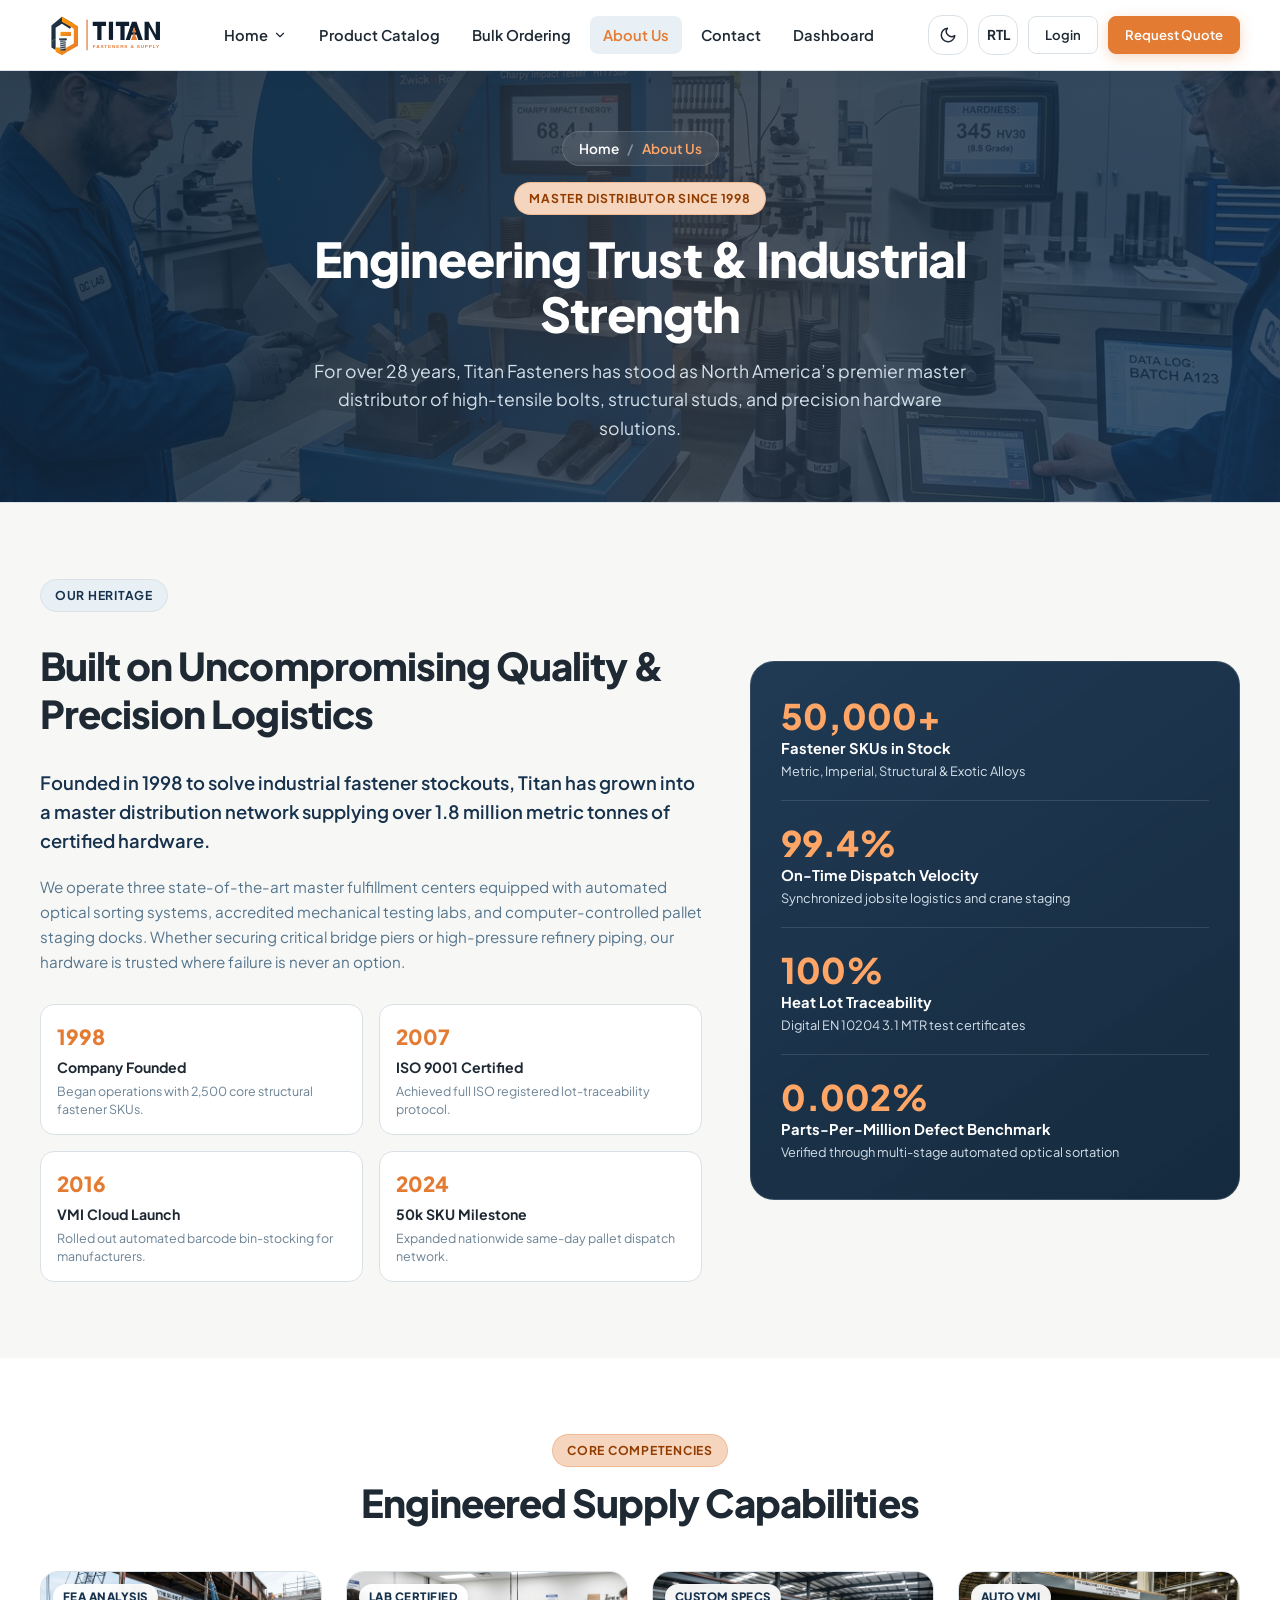
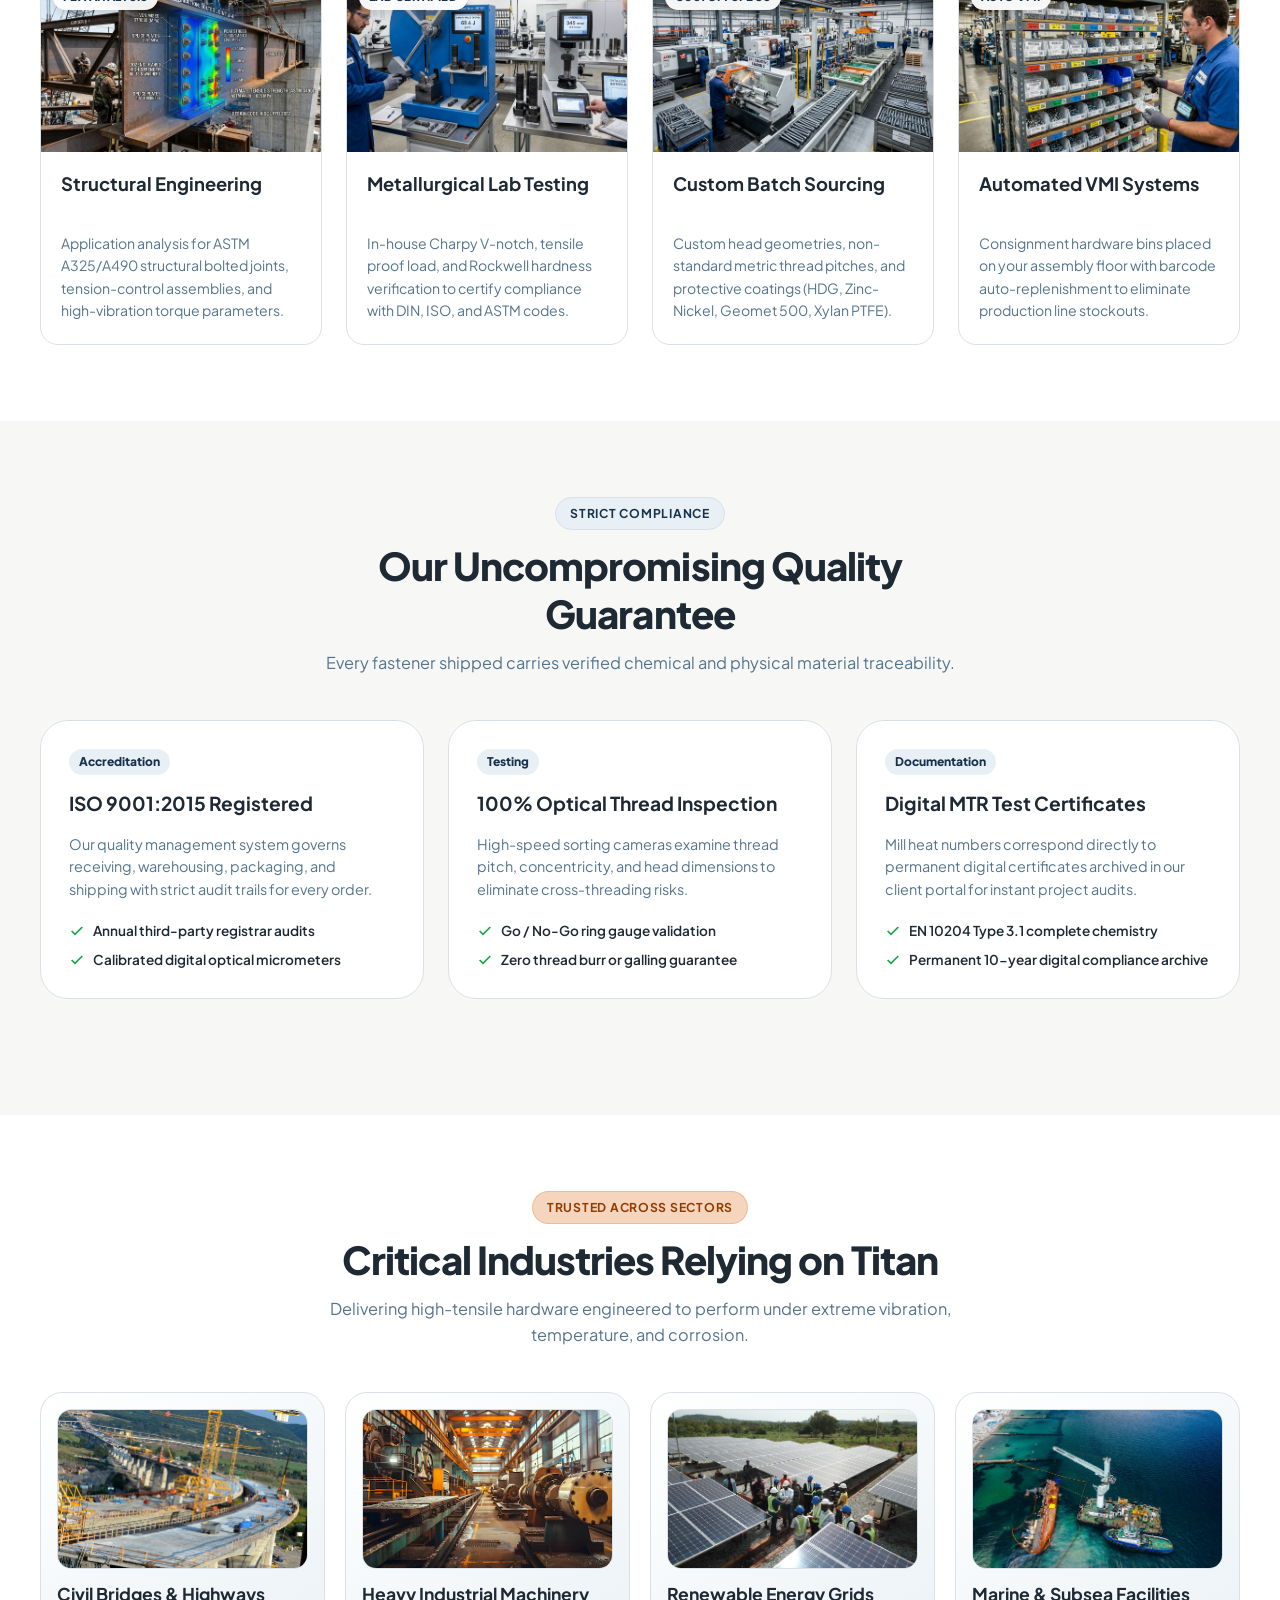
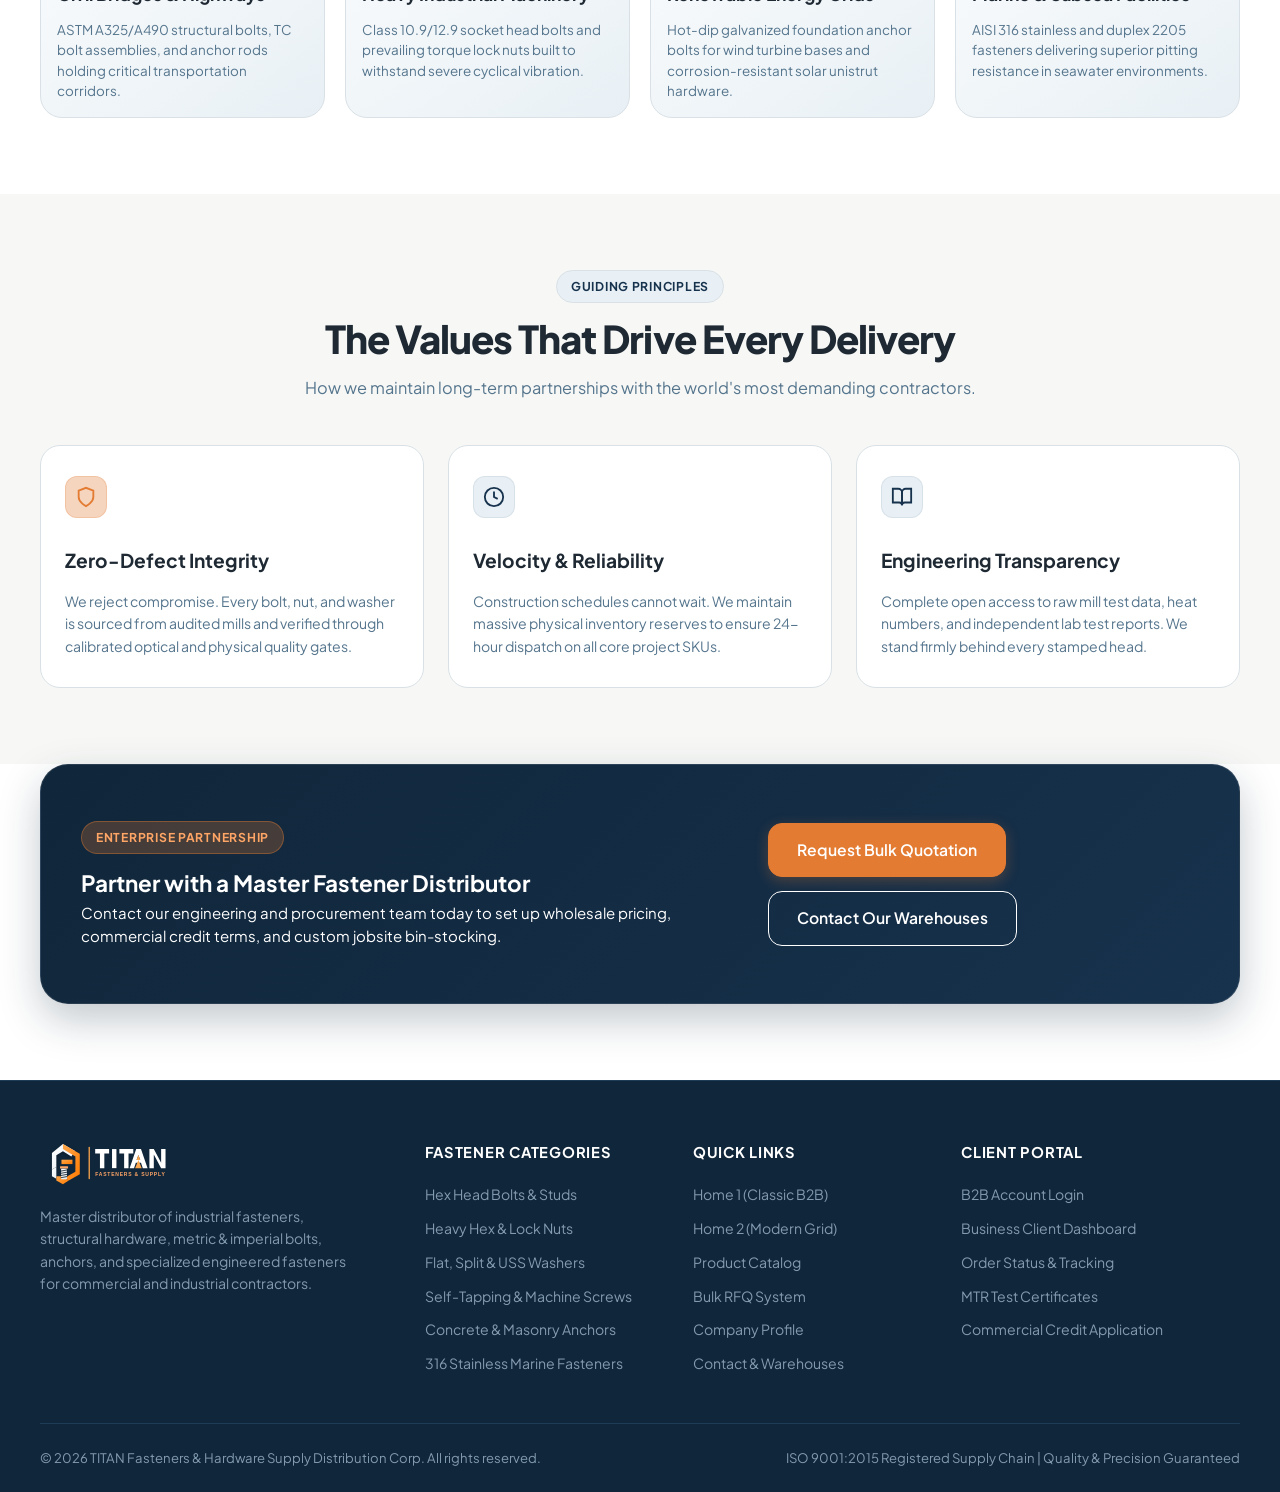
==== commit ad0d6e3d: "first commit" ====
--- a/about.html
+++ b/about.html
@@ -109,10 +109,6 @@
         </ul>
       </div>
       <div class="mobile-drawer-footer">
-        <div style="display: flex; gap: 10px; justify-content: space-between;">
-          <button class="btn btn-outline btn-sm theme-toggle-btn" style="flex:1;">Theme</button>
-          <button class="btn btn-outline btn-sm rtl-toggle-btn" style="flex:1;">RTL</button>
-        </div>
         <a href="login.html" class="btn btn-outline" style="width: 100%;">Client Login</a>
         <a href="bulk-ordering.html" class="btn btn-primary" style="width: 100%;">Request Bulk Quote</a>
       </div>
--- a/assets/css/style.css
+++ b/assets/css/style.css
@@ -2857,6 +2857,301 @@
   color: var(--text-muted);
 }
 
+/* --- SECTION 3 PAGINATION: FULL RESPONSIVE PRODUCT MATRIX PAGINATION --- */
+.h2-pagination-wrapper {
+  display: flex;
+  align-items: center;
+  justify-content: space-between;
+  flex-wrap: wrap;
+  gap: 16px;
+  margin-top: 32px;
+  padding: 14px 22px;
+  background-color: var(--bg-surface);
+  border: 1px solid var(--border-color);
+  border-radius: var(--radius-xl);
+  box-shadow: var(--shadow-sm);
+  transition: all var(--transition-normal);
+}
+
+.h2-pagination-info {
+  font-size: 0.9rem;
+  font-weight: 600;
+  color: var(--text-secondary);
+  display: inline-flex;
+  align-items: center;
+  gap: 8px;
+  white-space: nowrap;
+  flex-shrink: 0;
+}
+
+.h2-page-range-badge,
+.h2-total-count-badge {
+  font-weight: 800;
+  color: var(--text-primary);
+  background: var(--bg-subtle);
+  padding: 2px 9px;
+  border-radius: var(--radius-pill);
+  border: 1px solid var(--border-color);
+  font-family: var(--font-tech, monospace);
+  font-size: 0.85rem;
+  display: inline-block;
+}
+
+.h2-pagination-controls {
+  display: inline-flex;
+  align-items: center;
+  gap: 6px;
+  flex-shrink: 0;
+}
+
+.h2-page-nav-btn {
+  display: inline-flex;
+  align-items: center;
+  justify-content: center;
+  gap: 6px;
+  height: 38px;
+  min-height: 38px;
+  padding: 0 16px;
+  border-radius: var(--radius-pill);
+  font-size: 0.86rem;
+  font-weight: 700;
+  background-color: var(--bg-surface);
+  border: 1px solid var(--border-color);
+  color: var(--text-primary);
+  cursor: pointer;
+  transition: all var(--transition-fast);
+  user-select: none;
+  white-space: nowrap;
+  box-sizing: border-box;
+}
+
+.h2-page-nav-btn:hover:not(:disabled) {
+  background-color: var(--bg-subtle);
+  border-color: var(--steel-blue);
+  color: var(--primary-navy);
+  transform: translateY(-1px);
+}
+
+.h2-page-nav-btn:disabled {
+  opacity: 0.45;
+  cursor: not-allowed;
+  pointer-events: none;
+  border-color: var(--border-color);
+}
+
+.h2-page-numbers {
+  display: inline-flex;
+  align-items: center;
+  gap: 6px;
+}
+
+.h2-page-btn {
+  display: inline-flex;
+  align-items: center;
+  justify-content: center;
+  min-width: 38px;
+  height: 38px;
+  padding: 0 10px;
+  border-radius: var(--radius-pill);
+  font-size: 0.88rem;
+  font-weight: 700;
+  background-color: var(--bg-surface);
+  border: 1px solid var(--border-color);
+  color: var(--text-primary);
+  cursor: pointer;
+  transition: all var(--transition-fast);
+  user-select: none;
+  box-sizing: border-box;
+}
+
+.h2-page-btn:hover:not(.active) {
+  background-color: var(--bg-subtle);
+  border-color: var(--steel-blue);
+  color: var(--primary-navy);
+  transform: translateY(-1px);
+}
+
+.h2-page-btn.active {
+  background-color: var(--warm-orange);
+  border-color: var(--warm-orange);
+  color: #FFFFFF;
+  box-shadow: 0 4px 14px rgba(228, 123, 50, 0.35);
+  cursor: default;
+}
+
+.h2-page-ellipsis {
+  display: inline-flex;
+  align-items: center;
+  justify-content: center;
+  min-width: 24px;
+  height: 38px;
+  color: var(--text-muted);
+  font-weight: 700;
+  user-select: none;
+}
+
+.h2-pagination-per-page {
+  display: inline-flex;
+  align-items: center;
+  gap: 8px;
+  white-space: nowrap;
+  flex-shrink: 0;
+}
+
+.h2-page-size-label {
+  font-size: 0.86rem;
+  font-weight: 600;
+  color: var(--text-muted);
+  white-space: nowrap;
+  display: inline-block;
+  margin: 0;
+  line-height: 1;
+}
+
+.h2-page-size-select {
+  height: 38px;
+  padding: 0 28px 0 12px;
+  border-radius: var(--radius-pill);
+  font-size: 0.85rem;
+  font-weight: 700;
+  background-color: var(--bg-subtle);
+  border: 1px solid var(--border-color);
+  color: var(--text-primary);
+  cursor: pointer;
+  outline: none;
+  transition: all var(--transition-fast);
+  white-space: nowrap;
+  display: inline-flex;
+  align-items: center;
+  line-height: 38px;
+  box-sizing: border-box;
+  appearance: none;
+  -webkit-appearance: none;
+  -moz-appearance: none;
+  background-image: url("data:image/svg+xml,%3Csvg xmlns='http://www.w3.org/2000/svg' width='12' height='12' viewBox='0 0 24 24' fill='none' stroke='%2355758D' stroke-width='2.5' stroke-linecap='round' stroke-linejoin='round'%3E%3Cpolyline points='6 9 12 15 18 9'%3E%3C/polyline%3E%3C/svg%3E");
+  background-repeat: no-repeat;
+  background-position: right 10px center;
+}
+
+.h2-page-size-select:hover,
+.h2-page-size-select:focus {
+  border-color: var(--steel-blue);
+  background-color: var(--bg-surface);
+}
+
+/* Dark mode adjustments */
+[data-theme="dark"] .h2-pagination-wrapper {
+  background-color: var(--bg-surface);
+  border-color: var(--border-color);
+  box-shadow: 0 4px 20px rgba(0, 0, 0, 0.3);
+}
+
+[data-theme="dark"] .h2-page-nav-btn {
+  background-color: var(--bg-subtle);
+  border-color: var(--border-color);
+  color: var(--text-primary);
+}
+
+[data-theme="dark"] .h2-page-nav-btn:hover:not(:disabled) {
+  background-color: var(--bg-surface-elevated);
+  border-color: var(--warm-orange);
+  color: var(--warm-orange);
+}
+
+[data-theme="dark"] .h2-page-btn {
+  background-color: var(--bg-subtle);
+  border-color: var(--border-color);
+  color: var(--text-primary);
+}
+
+[data-theme="dark"] .h2-page-btn:hover:not(.active) {
+  background-color: var(--bg-surface-elevated);
+  border-color: var(--warm-orange);
+  color: var(--warm-orange);
+}
+
+[data-theme="dark"] .h2-page-btn.active {
+  background-color: var(--warm-orange);
+  border-color: var(--warm-orange);
+  color: #FFFFFF;
+}
+
+[data-theme="dark"] .h2-page-size-select {
+  background-color: var(--bg-subtle);
+  border-color: var(--border-color);
+  color: var(--text-primary);
+  background-image: url("data:image/svg+xml,%3Csvg xmlns='http://www.w3.org/2000/svg' width='12' height='12' viewBox='0 0 24 24' fill='none' stroke='%23CBD8E2' stroke-width='2.5' stroke-linecap='round' stroke-linejoin='round'%3E%3Cpolyline points='6 9 12 15 18 9'%3E%3C/polyline%3E%3C/svg%3E");
+}
+
+/* Responsive Media Queries for SKU Pagination */
+@media (max-width: 991px) {
+  .h2-pagination-wrapper {
+    flex-direction: column;
+    justify-content: center;
+    align-items: center;
+    text-align: center;
+    gap: 14px;
+    padding: 16px 20px;
+  }
+
+  .h2-pagination-info,
+  .h2-pagination-per-page {
+    justify-content: center;
+  }
+}
+
+@media (max-width: 640px) {
+  .h2-pagination-wrapper {
+    padding: 14px 12px;
+    gap: 12px;
+    border-radius: var(--radius-lg);
+  }
+  
+  .h2-pagination-controls {
+    width: 100%;
+    justify-content: center;
+    gap: 4px;
+    flex-wrap: wrap;
+  }
+  
+  .h2-page-nav-btn {
+    padding: 0 12px;
+    font-size: 0.8rem;
+    height: 36px;
+    min-height: 36px;
+  }
+  
+  .h2-page-btn {
+    min-width: 36px;
+    height: 36px;
+    font-size: 0.82rem;
+    padding: 0 6px;
+  }
+  
+  .h2-page-size-select {
+    height: 36px;
+    padding: 0 24px 0 10px;
+    font-size: 0.8rem;
+    line-height: 36px;
+  }
+}
+
+@media (max-width: 380px) {
+  .h2-pagination-info {
+    font-size: 0.8rem;
+  }
+  
+  .h2-page-range-badge,
+  .h2-total-count-badge {
+    padding: 1px 6px;
+    font-size: 0.78rem;
+  }
+  
+  .h2-page-nav-btn span {
+    display: none;
+  }
+}
+
 /* --- SECTION 4: QUALITY & SPECIFICATION ENGINE --- */
 .h2-quality-pillars {
   display: grid;
@@ -3913,25 +4208,61 @@
   display: flex;
   align-items: center;
   gap: 16px;
+  flex-shrink: 0;
+  white-space: nowrap;
 }
 
 .catalog-results-count {
+  font-size: 0.86rem;
+  font-weight: 600;
+  color: var(--text-muted);
+  white-space: nowrap;
+  flex-shrink: 0;
+  line-height: 1;
+}
+
+.catalog-sort-select {
+  height: 38px;
+  padding: 0 32px 0 14px;
   font-size: 0.85rem;
   font-weight: 600;
-  color: var(--text-muted);
-}
-
-.catalog-sort-select {
-  padding: 8px 14px;
-  font-size: 0.85rem;
-  font-weight: 600;
   color: var(--text-primary);
   background-color: var(--bg-subtle);
   border: 1px solid var(--border-color);
-  border-radius: var(--radius-md);
+  border-radius: var(--radius-pill);
   outline: none;
   cursor: pointer;
   font-family: inherit;
+  white-space: nowrap;
+  appearance: none;
+  -webkit-appearance: none;
+  -moz-appearance: none;
+  background-image: url("data:image/svg+xml,%3Csvg xmlns='http://www.w3.org/2000/svg' width='12' height='12' viewBox='0 0 24 24' fill='none' stroke='%2355758D' stroke-width='2.5' stroke-linecap='round' stroke-linejoin='round'%3E%3Cpolyline points='6 9 12 15 18 9'%3E%3C/polyline%3E%3C/svg%3E");
+  background-repeat: no-repeat;
+  background-position: right 12px center;
+  box-sizing: border-box;
+  display: inline-flex;
+  align-items: center;
+  line-height: 38px;
+  transition: all var(--transition-fast);
+}
+
+.catalog-sort-select:hover,
+.catalog-sort-select:focus {
+  border-color: var(--steel-blue);
+  background-color: var(--bg-surface);
+}
+
+[data-theme="dark"] .catalog-sort-select {
+  background-color: var(--bg-subtle);
+  border-color: var(--border-color);
+  color: var(--text-primary);
+  background-image: url("data:image/svg+xml,%3Csvg xmlns='http://www.w3.org/2000/svg' width='12' height='12' viewBox='0 0 24 24' fill='none' stroke='%23CBD8E2' stroke-width='2.5' stroke-linecap='round' stroke-linejoin='round'%3E%3Cpolyline points='6 9 12 15 18 9'%3E%3C/polyline%3E%3C/svg%3E");
+}
+
+.catalog-pagination-wrapper {
+  margin-top: 36px;
+  width: 100%;
 }
 
 .mobile-filter-trigger {
@@ -4158,8 +4489,9 @@
 .catalog-specs-grid {
   display: grid;
   grid-template-columns: repeat(3, 1fr);
-  gap: 28px;
+  gap: 24px;
   margin-top: 28px;
+  align-items: stretch;
 }
 
 .catalog-spec-card {
@@ -4169,24 +4501,35 @@
   padding: 24px;
   display: flex;
   flex-direction: column;
-  gap: 12px;
+  gap: 14px;
+  height: 100%;
+  box-sizing: border-box;
 }
 
 .catalog-spec-card-title {
-  font-size: 1.1rem;
+  font-size: 1.05rem;
   font-weight: 700;
   color: var(--text-primary);
   margin: 0;
   display: flex;
-  align-items: center;
-  gap: 8px;
+  align-items: flex-start;
+  gap: 10px;
+  line-height: 1.35;
+  min-height: 2.7em;
+}
+
+.catalog-spec-card-title svg {
+  flex-shrink: 0;
+  margin-top: 3px;
+  color: var(--warm-orange);
 }
 
 .catalog-spec-card-desc {
-  font-size: 0.85rem;
+  font-size: 0.86rem;
   color: var(--text-secondary);
-  line-height: 1.5;
+  line-height: 1.6;
   margin: 0;
+  flex: 1 1 auto;
 }
 
 /* Mobile Filter Drawer Modal */
@@ -4305,6 +4648,27 @@
   
   .catalog-specs-grid {
     grid-template-columns: 1fr !important;
+    gap: 16px;
+  }
+
+  .catalog-spec-card-title {
+    min-height: auto !important;
+  }
+}
+
+@media (min-width: 768px) and (max-width: 1024px) {
+  .catalog-specs-grid {
+    grid-template-columns: repeat(3, 1fr);
+    gap: 18px;
+  }
+  
+  .catalog-spec-card {
+    padding: 20px 16px;
+  }
+  
+  .catalog-spec-card-title {
+    font-size: 0.98rem;
+    min-height: 3.1em;
   }
 }
 
@@ -5043,6 +5407,7 @@
   display: grid;
   grid-template-columns: repeat(3, 1fr);
   gap: 24px;
+  align-items: stretch;
 }
 
 .warehouse-card {
@@ -5055,6 +5420,8 @@
   gap: 14px;
   box-shadow: var(--shadow-sm);
   transition: all var(--transition-normal);
+  height: 100%;
+  box-sizing: border-box;
 }
 
 .warehouse-card:hover {
@@ -5064,13 +5431,14 @@
 }
 
 .warehouse-badge {
-  font-size: 0.72rem;
+  font-size: 0.75rem;
   font-weight: 800;
   color: var(--primary-navy);
   background-color: var(--light-blue);
-  padding: 4px 10px;
+  padding: 4px 12px;
   border-radius: var(--radius-pill);
   width: fit-content;
+  white-space: nowrap;
 }
 
 [data-theme="dark"] .warehouse-badge {
@@ -5083,30 +5451,45 @@
   font-weight: 800;
   color: var(--text-primary);
   margin: 0;
+  line-height: 1.25;
 }
 
 .warehouse-address {
-  font-size: 0.86rem;
+  font-size: 0.88rem;
   color: var(--text-secondary);
-  line-height: 1.5;
+  line-height: 1.55;
+  margin: 0;
+  min-height: 48px;
+  display: flex;
+  flex-direction: column;
+  justify-content: flex-start;
 }
 
 .warehouse-specs-pill {
   display: flex;
   flex-wrap: wrap;
-  gap: 6px;
+  align-items: center;
+  align-content: flex-start;
+  gap: 8px;
   margin-top: auto;
-  padding-top: 10px;
+  padding-top: 16px;
   border-top: 1px solid var(--border-color);
+  min-height: 72px;
+  box-sizing: border-box;
 }
 
 .wh-tag {
-  font-size: 0.72rem;
+  display: inline-flex;
+  align-items: center;
+  justify-content: center;
+  font-size: 0.74rem;
   font-weight: 700;
-  padding: 3px 8px;
+  padding: 4px 9px;
   border-radius: var(--radius-sm);
   background-color: var(--bg-subtle);
-  color: var(--text-muted);
+  color: var(--text-secondary);
+  border: 1px solid var(--border-color);
+  white-space: nowrap;
 }
 
 /* Contact Layout Split (Form + Info) */
@@ -5467,6 +5850,14 @@
     grid-template-columns: 1fr !important;
     gap: 16px;
   }
+
+  .warehouse-address {
+    min-height: auto !important;
+  }
+
+  .warehouse-specs-pill {
+    min-height: auto !important;
+  }
   
   .contact-layout-split {
     grid-template-columns: 1fr !important;
@@ -6142,9 +6533,37 @@
 }
 
 .dash-topbar .theme-toggle-btn:hover,
-.dash-topbar .rtl-toggle-btn:hover {
-  background-color: var(--light-blue);
-  border-color: var(--steel-blue);
+.dash-topbar .rtl-toggle-btn:hover,
+.icon-btn:hover,
+.theme-toggle-btn:hover,
+.rtl-toggle-btn:hover {
+  background-color: rgba(228, 123, 50, 0.12) !important;
+  border-color: var(--warm-orange) !important;
+  color: var(--warm-orange) !important;
+}
+
+.dash-topbar .theme-toggle-btn:hover svg,
+.icon-btn:hover svg,
+.theme-toggle-btn:hover svg {
+  stroke: var(--warm-orange) !important;
+  color: var(--warm-orange) !important;
+}
+
+[data-theme="dark"] .dash-topbar .theme-toggle-btn:hover,
+[data-theme="dark"] .dash-topbar .rtl-toggle-btn:hover,
+[data-theme="dark"] .icon-btn:hover,
+[data-theme="dark"] .theme-toggle-btn:hover,
+[data-theme="dark"] .rtl-toggle-btn:hover {
+  background-color: rgba(228, 123, 50, 0.22) !important;
+  border-color: #FFA35C !important;
+  color: #FFA35C !important;
+}
+
+[data-theme="dark"] .dash-topbar .theme-toggle-btn:hover svg,
+[data-theme="dark"] .icon-btn:hover svg,
+[data-theme="dark"] .theme-toggle-btn:hover svg {
+  stroke: #FFA35C !important;
+  color: #FFA35C !important;
 }
 
 .dash-user-menu {
@@ -7557,15 +7976,46 @@
 }
 
 /* ==========================================================================
-   SPLIT-SCREEN AUTHENTICATION PORTAL (LOGIN & REGISTRATION)
+   SPLIT-SCREEN AUTHENTICATION PORTAL (CONTAINERIZED)
    ========================================================================== */
+.auth-page-section {
+  min-height: 100vh;
+  display: flex;
+  align-items: center;
+  justify-content: center;
+  padding: 48px 0;
+  background-color: var(--bg-primary);
+  width: 100%;
+  box-sizing: border-box;
+}
+
+.auth-container {
+  width: 100%;
+  max-width: 1200px;
+  margin: 0 auto;
+  padding: 0 20px;
+}
+
 .auth-split-wrapper {
   display: grid;
   grid-template-columns: 1fr 1fr;
-  min-height: 100vh;
+  min-height: 680px;
   background-color: var(--bg-surface);
+  border: 1px solid var(--border-color);
+  border-radius: var(--radius-xl, 24px);
+  box-shadow: 0 20px 60px rgba(16, 38, 58, 0.08), 0 4px 18px rgba(16, 38, 58, 0.04);
   position: relative;
-  overflow-x: hidden;
+  overflow: hidden;
+}
+
+[data-theme="dark"] .auth-page-section {
+  background-color: #0A1622;
+}
+
+[data-theme="dark"] .auth-split-wrapper {
+  background-color: var(--bg-surface);
+  border-color: var(--border-color);
+  box-shadow: 0 24px 70px rgba(0, 0, 0, 0.5);
 }
 
 /* Left Brand / Value Proposition Showcase */
@@ -8071,17 +8521,27 @@
 
 /* Responsive auth */
 @media (max-width: 991px) {
+  .auth-page-section {
+    padding: 24px 0;
+  }
+
+  .auth-container {
+    padding: 0 16px;
+  }
+
   .auth-split-wrapper {
     grid-template-columns: 1fr;
+    min-height: auto;
+    border-radius: var(--radius-lg, 20px);
   }
   
   .auth-visual-side {
-    min-height: 280px;
+    min-height: 260px;
     padding: 32px 24px;
   }
   
   .auth-visual-content {
-    margin: 20px 0;
+    margin: 16px 0;
   }
   
   .auth-visual-stats {
@@ -8094,6 +8554,36 @@
 }
 
 @media (max-width: 480px) {
+  .auth-page-section {
+    padding: 12px 0;
+  }
+
+  .auth-container {
+    padding: 0 12px;
+  }
+
+  .auth-split-wrapper {
+    border-radius: var(--radius-md, 16px);
+  }
+
+  .auth-visual-side {
+    padding: 24px 16px;
+    min-height: 220px;
+  }
+
+  .auth-visual-title {
+    font-size: 1.5rem;
+  }
+
+  .auth-visual-desc {
+    font-size: 0.88rem;
+    margin-bottom: 12px;
+  }
+
+  .auth-form-side {
+    padding: 28px 16px 36px;
+  }
+
   .auth-grid-2 {
     grid-template-columns: 1fr;
     gap: 0;
